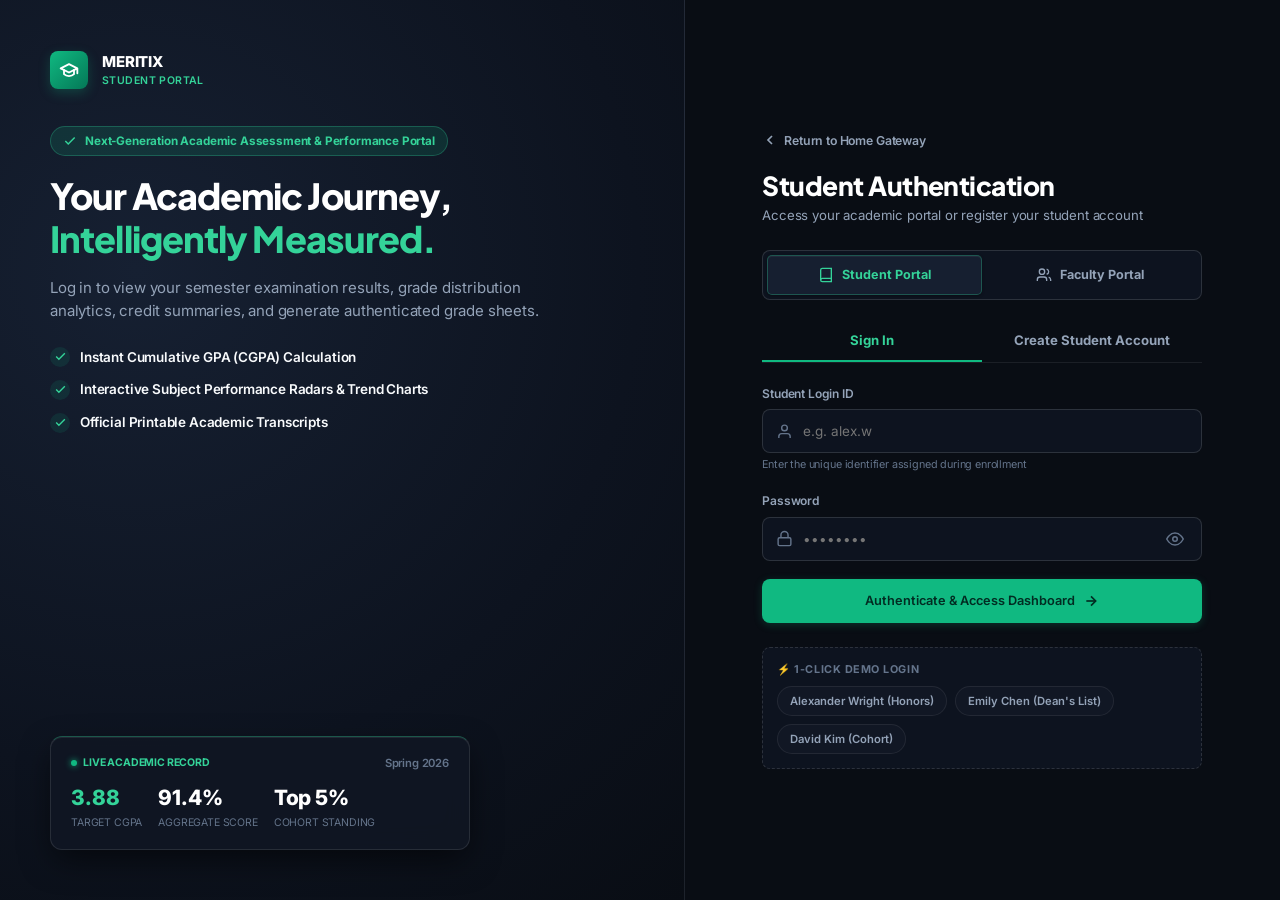
==== src/main/resources/static/pages/student-dashboard.html @ 11537e8d "feat: complete Meritix academic assessment and performance portal" ====
<!DOCTYPE html>
<html lang="en">
<head>
  <meta charset="UTF-8" />
  <meta name="viewport" content="width=device-width, initial-scale=1.0, viewport-fit=cover" />
  <title>Student Academic Workspace — MERITIX</title>
  <link rel="stylesheet" href="../css/style.css" />
  <!-- Local Chart.js bundle -->
  <script src="../js/chart.min.js"></script>
  <!-- Local html2pdf bundle for direct PDF download -->
  <script src="../js/html2pdf.bundle.min.js"></script>
</head>
<body>

<div class="app-shell">

  <!-- Sidebar Navigation -->
  <aside class="app-sidebar">
    <div class="sidebar-header">
      <a href="../index.html" class="sidebar-brand-link">
        <div class="brand-emblem">
          <svg viewBox="0 0 24 24" fill="none" stroke="currentColor" stroke-width="2.2" stroke-linecap="round" stroke-linejoin="round">
            <path d="M22 10v6M2 10l10-5 10 5-10 5z"/>
            <path d="M6 12v5c3 3 9 3 12 0v-5"/>
          </svg>
        </div>
        <div class="brand-text">
          <span class="brand-title">MERITIX</span>
          <span class="brand-subtitle">Student Portal</span>
        </div>
      </a>
      <button class="sidebar-close-btn" onclick="closeMobileSidebar()" aria-label="Close sidebar">
        <svg viewBox="0 0 24 24" fill="none" stroke="currentColor" stroke-width="2"><line x1="18" y1="6" x2="6" y2="18"/><line x1="6" y1="6" x2="18" y2="18"/></svg>
      </button>
    </div>

    <nav class="sidebar-nav">
      <div class="nav-section-title">Academic Records</div>
      <button class="nav-item active" onclick="switchTab('overview', this)">
        <svg viewBox="0 0 24 24" fill="none" stroke="currentColor"><rect x="3" y="3" width="7" height="7"/><rect x="14" y="3" width="7" height="7"/><rect x="14" y="14" width="7" height="7"/><rect x="3" y="14" width="7" height="7"/></svg>
        <span>Overview & Analytics</span>
      </button>

      <button class="nav-item" onclick="switchTab('results', this)">
        <svg viewBox="0 0 24 24" fill="none" stroke="currentColor"><path d="M14 2H6a2 2 0 0 0-2 2v16a2 2 0 0 0 2 2h12a2 2 0 0 0 2-2V8z"/><polyline points="14 2 14 8 20 8"/><line x1="16" y1="13" x2="8" y2="13"/><line x1="16" y1="17" x2="8" y2="17"/></svg>
        <span>Subject Results</span>
      </button>

      <button class="nav-item" onclick="openTranscriptModal()">
        <svg viewBox="0 0 24 24" fill="none" stroke="currentColor"><polyline points="6 9 6 2 18 2 18 9"/><path d="M6 18H4a2 2 0 0 1-2-2v-5a2 2 0 0 1 2-2h16a2 2 0 0 1 2 2v5a2 2 0 0 1-2 2h-2"/><rect x="6" y="14" width="12" height="8"/></svg>
        <span>Official Transcript</span>
      </button>

      <div class="nav-section-title">Services & Inquiries</div>
      <button class="nav-item" onclick="openRevalModal()">
        <svg viewBox="0 0 24 24" fill="none" stroke="currentColor"><circle cx="12" cy="12" r="10"/><line x1="12" y1="8" x2="12" y2="12"/><line x1="12" y1="16" x2="12.01" y2="16"/></svg>
        <span>Request Re-evaluation</span>
      </button>

      <button class="nav-item" onclick="openGradingPolicyModal()">
        <svg viewBox="0 0 24 24" fill="none" stroke="currentColor"><circle cx="12" cy="12" r="10"/><line x1="12" y1="16" x2="12" y2="12"/><line x1="12" y1="8" x2="12.01" y2="8"/></svg>
        <span>Grading Regulations</span>
      </button>

      <div class="nav-section-title">Personal Account</div>
      <button class="nav-item" onclick="switchTab('profile', this)">
        <svg viewBox="0 0 24 24" fill="none" stroke="currentColor"><path d="M20 21v-2a4 4 0 0 0-4-4H8a4 4 0 0 0-4 4v2"/><circle cx="12" cy="7" r="4"/></svg>
        <span>Student Profile</span>
      </button>
    </nav>

    <!-- Sidebar Bottom User Card -->
    <div class="sidebar-footer">
      <div class="user-profile-widget">
        <div class="user-meta-left">
          <div class="user-avatar" id="sidebarAvatar">ST</div>
          <div class="user-info-text">
            <div class="user-display-name" id="sidebarName">Student Name</div>
            <div class="user-role-badge">
              <span class="badge-tag tag-mint" style="padding:1px 6px;font-size:0.65rem;">Student</span>
            </div>
          </div>
        </div>
        <button class="btn-icon-logout" onclick="confirmLogout()" title="Log out">
          <svg viewBox="0 0 24 24" fill="none" stroke="currentColor" stroke-width="2"><path d="M9 21H5a2 2 0 0 1-2-2V5a2 2 0 0 1 2-2h4"/><polyline points="16 17 21 12 16 7"/><line x1="21" y1="12" x2="9" y2="12"/></svg>
        </button>
      </div>
    </div>
  </aside>

  <!-- Mobile Drawer Backdrop -->
  <div class="sidebar-backdrop" id="sidebarBackdrop" onclick="closeMobileSidebar()"></div>

  <!-- Main Viewport -->
  <main class="app-main">

    <!-- Topbar -->
    <header class="app-topbar">
      <div class="topbar-left">
        <button class="mobile-nav-toggle" onclick="toggleMobileSidebar()" aria-label="Toggle navigation menu">
          <svg viewBox="0 0 24 24" fill="none" stroke="currentColor" stroke-width="2"><line x1="3" y1="12" x2="21" y2="12"/><line x1="3" y1="6" x2="21" y2="6"/><line x1="3" y1="18" x2="21" y2="18"/></svg>
        </button>
        <div class="breadcrumbs">
          <span>Portal</span>
          <span>/</span>
          <span>Student</span>
          <span>/</span>
          <span class="current" id="breadcrumbSection">Overview & Analytics</span>
        </div>
      </div>
      <div class="topbar-right">
        <div class="term-pill">
          <span class="term-pill-dot"></span>
          <span>Term: Spring 2026</span>
        </div>
        <button class="btn btn-outline-mint btn-sm" onclick="openTranscriptModal()">
          <svg viewBox="0 0 24 24" fill="none" stroke="currentColor" stroke-width="2"><path d="M21 15v4a2 2 0 0 1-2 2H5a2 2 0 0 1-2-2v-4"/><polyline points="7 10 12 15 17 10"/><line x1="12" y1="15" x2="12" y2="3"/></svg>
          <span>Download Marksheet (PDF)</span>
        </button>
      </div>
    </header>

    <!-- Page Content Container -->
    <div class="content-wrapper">

      <!-- ========================================================
           TAB 1: OVERVIEW & ANALYTICS
           ======================================================== -->
      <section id="panelOverview" class="tab-content-panel active">
        
        <!-- Executive Student Header Banner -->
        <div class="executive-banner">
          <div class="banner-left">
            <div class="banner-avatar-lg" id="bannerAvatar">AW</div>
            <div class="banner-meta">
              <h2 id="bannerGreeting">Welcome, Alexander Wright</h2>
              <p id="bannerSub">Bachelor of Technology • Computer Science & Engineering</p>
              <div class="banner-pills-row">
                <span class="badge-tag tag-mint" id="bannerRollBadge">Roll: CS-2026-042</span>
                <span class="badge-tag" id="bannerLoginBadge">Login: alex.w</span>
                <span class="badge-tag tag-teal">Semester VI</span>
                <span class="badge-tag tag-mint">Status: Enrolled</span>
              </div>
            </div>
          </div>
          <div class="banner-right-stats">
            <div class="banner-stat-col">
              <div class="stat-val highlight" id="bannerCGPA">—</div>
              <div class="stat-lbl">Cumulative GPA (4.0 Scale)</div>
            </div>
            <div class="banner-stat-col">
              <div class="stat-val" id="bannerPercentage">—</div>
              <div class="stat-lbl">Aggregate Score</div>
            </div>
          </div>
        </div>

        <!-- 4 KPI Stat Metric Cards (with count-up counters) -->
        <div class="stats-grid">
          <div class="stat-metric-card">
            <div class="metric-icon-box mint">
              <svg viewBox="0 0 24 24" fill="none" stroke="currentColor" stroke-width="2"><path d="M22 10v6M2 10l10-5 10 5-10 5z"/><path d="M6 12v5c3 3 9 3 12 0v-5"/></svg>
            </div>
            <div class="metric-info">
              <span class="metric-number" id="metricGPA">—</span>
              <span class="metric-label">Semester GPA (10-Pt Scale)</span>
            </div>
          </div>

          <div class="stat-metric-card">
            <div class="metric-icon-box teal">
              <svg viewBox="0 0 24 24" fill="none" stroke="currentColor" stroke-width="2"><path d="M4 19.5A2.5 2.5 0 0 1 6.5 17H20"/><path d="M6.5 2H20v20H6.5A2.5 2.5 0 0 1 4 19.5v-15A2.5 2.5 0 0 1 6.5 2z"/></svg>
            </div>
            <div class="metric-info">
              <span class="metric-number" id="metricSubjects">—</span>
              <span class="metric-label">Total Enrolled Courses</span>
            </div>
          </div>

          <div class="stat-metric-card">
            <div class="metric-icon-box amber">
              <svg viewBox="0 0 24 24" fill="none" stroke="currentColor" stroke-width="2"><circle cx="12" cy="12" r="10"/><polyline points="12 6 12 12 16 14"/></svg>
            </div>
            <div class="metric-info">
              <span class="metric-number" id="metricGraded">—</span>
              <span class="metric-label">Evaluations Completed</span>
            </div>
          </div>

          <div class="stat-metric-card">
            <div class="metric-icon-box indigo">
              <svg viewBox="0 0 24 24" fill="none" stroke="currentColor" stroke-width="2"><path d="M6 9H4.5a2.5 2.5 0 0 1 0-5H6"/><path d="M18 9h1.5a2.5 2.5 0 0 0 0-5H18"/><path d="M4 22h16"/><path d="M10 14.66V17c0 .55-.47.98-.97 1.21C7.85 18.75 7 20.24 7 22"/><path d="M14 14.66V17c0 .55.47.98.97 1.21C16.15 18.75 17 20.24 17 22"/><path d="M18 2H6v7a6 6 0 0 0 12 0V2Z"/></svg>
            </div>
            <div class="metric-info">
              <span class="metric-number" style="font-size:1.1rem;margin-top:4px;" id="metricStanding">—</span>
              <span class="metric-label">Academic Classification</span>
            </div>
          </div>
        </div>

        <!-- Analytics Row: Chart + Progress Target -->
        <div class="analytics-grid-row">
          <!-- Chart Card -->
          <div class="surface-card">
            <div class="card-header-bar">
              <div class="card-header-title">
                <svg viewBox="0 0 24 24" fill="none" stroke="currentColor" stroke-width="2"><line x1="18" y1="20" x2="18" y2="10"/><line x1="12" y1="20" x2="12" y2="4"/><line x1="6" y1="20" x2="6" y2="14"/></svg>
                <span>Course Performance Benchmark</span>
              </div>
              <span class="badge-tag tag-mint">Live Calculation</span>
            </div>
            <div class="card-body-content">
              <div class="chart-viewport">
                <canvas id="studentMarksChart"></canvas>
              </div>
            </div>
          </div>

          <!-- Target Progress Card -->
          <div class="surface-card progress-target-card">
            <div class="card-header-bar">
              <div class="card-header-title">
                <svg viewBox="0 0 24 24" fill="none" stroke="currentColor" stroke-width="2"><circle cx="12" cy="12" r="10"/><path d="m4.93 4.93 4.24 4.24"/><path d="m14.83 9.17 4.24-4.24"/><path d="m14.83 14.83 4.24 4.24"/><path d="m9.17 14.83-4.24 4.24"/></svg>
                <span>Academic Honors Target</span>
              </div>
            </div>
            <div class="card-body-content" style="flex:1;display:flex;flex-direction:column;justify-content:space-between;">
              <div>
                <div class="target-header-meta">
                  <span style="font-size:0.85rem;color:var(--text-secondary);font-weight:600;">Dean's Honor List Threshold</span>
                  <span class="target-pct" id="targetPercentageLabel">0%</span>
                </div>
                <div class="progress-track">
                  <div class="progress-bar-fill" id="targetProgressBar" style="width: 0%;"></div>
                </div>
                <p style="font-size:0.82rem;color:var(--text-muted);line-height:1.5;" id="targetAdviceText">
                  Calculating your current standing relative to the 85.0% First Class with Distinction criteria.
                </p>
              </div>

              <div class="target-details-list">
                <div class="target-detail-row">
                  <span class="text-secondary">Earned Credits</span>
                  <span class="fw-700 font-mono" id="txtEarnedCredits">20 / 20 Credits</span>
                </div>
                <div class="target-detail-row">
                  <span class="text-secondary">Distinction Status</span>
                  <span class="badge-tag tag-mint" id="txtDistinctionStatus">Qualified</span>
                </div>
                <div class="target-detail-row">
                  <span class="text-secondary">Graduation Standing</span>
                  <span class="text-mint fw-700" id="txtStanding">Distinction</span>
                </div>
              </div>
            </div>
          </div>
        </div>

        <!-- Subject Overview Summary Table -->
        <div class="surface-card">
          <div class="card-header-bar">
            <div class="card-header-title">
              <svg viewBox="0 0 24 24" fill="none" stroke="currentColor" stroke-width="2"><path d="M14 2H6a2 2 0 0 0-2 2v16a2 2 0 0 0 2 2h12a2 2 0 0 0 2-2V8z"/><polyline points="14 2 14 8 20 8"/></svg>
              <span>Current Term Subject Marks</span>
            </div>
            <div id="overviewResultPill"></div>
          </div>
          <div class="table-responsive">
            <table class="academic-table">
              <thead>
                <tr>
                  <th>Course / Subject</th>
                  <th>Faculty Instructor</th>
                  <th>Max Score</th>
                  <th>Scored Marks</th>
                  <th>Grade</th>
                  <th>Status</th>
                </tr>
              </thead>
              <tbody id="overviewTableBody">
                <tr><td colspan="6" style="text-align:center;padding:30px;"><div class="empty-state-icon"><svg viewBox="0 0 24 24" fill="none" stroke="currentColor" stroke-width="2"><circle cx="12" cy="12" r="10"/><path d="M12 6v6l4 2"/></svg></div>Retrieving records...</td></tr>
              </tbody>
            </table>
          </div>
        </div>

      </section>

      <!-- ========================================================
           TAB 2: DETAILED RESULTS & BREAKDOWN
           ======================================================== -->
      <section id="panelResults" class="tab-content-panel">
        <div class="section-toolbar">
          <div class="section-title-wrap">
            <h2>Subject Examination Results</h2>
            <p>Comprehensive subject breakdown with grade points and performance ratings</p>
          </div>
          <div class="toolbar-actions">
            <button class="btn btn-outline-mint btn-sm" onclick="openTranscriptModal()">
              <svg viewBox="0 0 24 24" fill="none" stroke="currentColor" stroke-width="2"><path d="M21 15v4a2 2 0 0 1-2 2H5a2 2 0 0 1-2-2v-4"/><polyline points="7 10 12 15 17 10"/><line x1="12" y1="15" x2="12" y2="3"/></svg>
              <span>Download Marksheet (PDF)</span>
            </button>
            <button class="btn btn-secondary btn-sm" onclick="openRevalModal()">
              <span>Request Review</span>
            </button>
          </div>
        </div>

        <div class="surface-card">
          <div class="table-responsive">
            <table class="academic-table">
              <thead>
                <tr>
                  <th>#</th>
                  <th>Subject & Code</th>
                  <th>Faculty Member</th>
                  <th>Credits</th>
                  <th>Score / 100</th>
                  <th>Grade Point</th>
                  <th>Letter Grade</th>
                  <th>Evaluation Status</th>
                </tr>
              </thead>
              <tbody id="detailedTableBody">
              </tbody>
            </table>
          </div>
        </div>
      </section>

      <!-- ========================================================
           TAB 3: STUDENT PROFILE
           ======================================================== -->
      <section id="panelProfile" class="tab-content-panel">
        <div class="section-toolbar">
          <div class="section-title-wrap">
            <h2>Student Academic Profile</h2>
            <p>Institutional record, department credentials and account details</p>
          </div>
        </div>

        <div class="surface-card" style="margin-bottom:24px;">
          <div class="card-body-content">
            <div style="display:flex;align-items:center;gap:24px;flex-wrap:wrap;">
              <div class="banner-avatar-lg" id="profileAvatarLg" style="width:84px;height:84px;font-size:2.2rem;">AW</div>
              <div>
                <h2 id="profFullName" style="font-size:1.6rem;color:#FFFFFF;">Alexander Wright</h2>
                <p style="color:var(--text-secondary);font-size:0.95rem;margin-top:4px;">Department of Computer Science & Engineering • Class of 2026</p>
                <div class="banner-pills-row" style="margin-top:10px;">
                  <span class="badge-tag tag-mint" id="profRollTag">Roll: CS-2026-042</span>
                  <span class="badge-tag" id="profLoginTag">Login: alex.w</span>
                  <span class="badge-tag" style="background-color:rgba(16,185,129,0.15);color:var(--accent-mint-light);">Status: Active & Enrolled</span>
                </div>
              </div>
            </div>
          </div>
        </div>

        <div class="surface-card">
          <div class="card-header-bar">
            <div class="card-header-title">
              <svg viewBox="0 0 24 24" fill="none" stroke="currentColor" stroke-width="2"><rect x="3" y="4" width="18" height="18" rx="2" ry="2"/><line x1="16" y1="2" x2="16" y2="6"/><line x1="8" y1="2" x2="8" y2="6"/><line x1="3" y1="10" x2="21" y2="10"/></svg>
              <span>Institutional Enrollment Details</span>
            </div>
          </div>
          <div class="card-body-content">
            <div style="display:grid;grid-template-columns:repeat(auto-fit, minmax(280px, 1fr));gap:24px;">
              <div>
                <div class="form-label">Full Student Name</div>
                <div class="fw-700" id="profNameValue" style="color:var(--text-primary);font-size:1.05rem;">—</div>
              </div>
              <div>
                <div class="form-label">Official Roll Number</div>
                <div class="fw-700 font-mono" id="profRollValue" style="color:var(--accent-mint-light);font-size:1.05rem;">—</div>
              </div>
              <div>
                <div class="form-label">Portal Login ID</div>
                <div class="fw-700 font-mono" id="profLoginValue" style="color:var(--text-primary);font-size:1.05rem;">—</div>
              </div>
              <div>
                <div class="form-label">Academic Program</div>
                <div class="fw-700" style="color:var(--text-primary);font-size:1.05rem;">B.Tech in Computer Science</div>
              </div>
              <div>
                <div class="form-label">Current Academic Session</div>
                <div class="fw-700" style="color:var(--text-primary);font-size:1.05rem;">Spring 2026 (Semester VI)</div>
              </div>
              <div>
                <div class="form-label">Member Since</div>
                <div class="fw-700" id="profJoinedValue" style="color:var(--text-primary);font-size:1.05rem;">—</div>
              </div>
            </div>
          </div>
        </div>
      </section>

    </div>
  </main>
</div>

<!-- ============================================================
     MODAL 1: OFFICIAL PRINTABLE TRANSCRIPT
     ============================================================ -->
<div id="transcriptModal" class="modal-backdrop">
  <div class="modal-card" style="max-width:780px;">
    <div class="modal-header no-print">
      <h3>Official Academic Grade Sheet Preview</h3>
      <button class="modal-close" onclick="closeTranscriptModal()">&times;</button>
    </div>
    <div class="modal-body" style="background-color:#F1F5F9;padding:24px;">
      
      <!-- Printable Sheet -->
      <div class="transcript-preview-sheet" id="printableSheet">
        <div class="transcript-header">
          <div>
            <div class="transcript-inst-title">MERITIX UNIVERSITY OF TECHNOLOGY</div>
            <div class="transcript-inst-sub">Office of the University Registrar • Examination Controller</div>
            <div style="font-size:0.75rem;color:#64748B;margin-top:2px;">ACCREDITED BY UGC & NAAC • SPRING 2026 EXAMINATION</div>
          </div>
          <div style="text-align:right;">
            <div style="font-weight:800;color:#0F766E;font-size:1rem;">STATEMENT OF MARKS</div>
            <div style="font-size:0.75rem;color:#64748B;" id="printDateStamp">Date: 14-Nov-2026</div>
          </div>
        </div>

        <div class="transcript-meta-grid">
          <div><strong>Student Name:</strong> <span id="tsName">Alexander Wright</span></div>
          <div><strong>Roll Number:</strong> <span id="tsRoll">CS-2026-042</span></div>
          <div><strong>Degree Program:</strong> B.Tech (Computer Science)</div>
          <div><strong>Academic Term:</strong> Semester VI (Spring 2026)</div>
        </div>

        <table class="transcript-table">
          <thead>
            <tr>
              <th>Course Title</th>
              <th>Instructor</th>
              <th>Max Marks</th>
              <th>Obtained Marks</th>
              <th>Grade</th>
              <th>Status</th>
            </tr>
          </thead>
          <tbody id="tsTableBody">
          </tbody>
        </table>

        <div class="transcript-summary-box">
          <div class="transcript-summary-stat">
            <div class="val" id="tsCGPA">3.88</div>
            <div class="lbl">Cumulative GPA</div>
          </div>
          <div class="transcript-summary-stat">
            <div class="val" id="tsPercentage">91.4%</div>
            <div class="lbl">Aggregate Percentage</div>
          </div>
          <div class="transcript-summary-stat">
            <div class="val" id="tsResult">PASS</div>
            <div class="lbl">Final Outcome</div>
          </div>
          <div class="transcript-summary-stat">
            <div class="val" id="tsStanding">Distinction</div>
            <div class="lbl">Classification</div>
          </div>
        </div>

        <div class="transcript-footer-signatures">
          <div>Verified By: Head of Academic Registry</div>
          <div style="text-align:center;">OFFICIAL SYSTEM-GENERATED RECORD</div>
          <div>Controller of Examinations</div>
        </div>
      </div>

    </div>
    <div class="modal-footer no-print">
      <button class="btn btn-secondary" onclick="closeTranscriptModal()">Close</button>
      <button class="btn btn-secondary" onclick="window.print()" title="Print via browser dialog">
        <svg viewBox="0 0 24 24" fill="none" stroke="currentColor" stroke-width="2"><polyline points="6 9 6 2 18 2 18 9"/><path d="M6 18H4a2 2 0 0 1-2-2v-5a2 2 0 0 1 2-2h16a2 2 0 0 1 2 2v5a2 2 0 0 1-2 2h-2"/><rect x="6" y="14" width="12" height="8"/></svg>
        <span>Print</span>
      </button>
      <button class="btn btn-primary" id="btnDownloadPDF" onclick="downloadMarksheetPDF()">
        <svg viewBox="0 0 24 24" fill="none" stroke="currentColor" stroke-width="2"><path d="M21 15v4a2 2 0 0 1-2 2H5a2 2 0 0 1-2-2v-4"/><polyline points="7 10 12 15 17 10"/><line x1="12" y1="15" x2="12" y2="3"/></svg>
        <span>Download Official PDF</span>
      </button>
    </div>
  </div>
</div>

<!-- ============================================================
     MODAL 2: REQUEST RE-EVALUATION
     ============================================================ -->
<div id="revalModal" class="modal-backdrop">
  <div class="modal-card">
    <div class="modal-header">
      <h3>Request Paper Re-evaluation / Review</h3>
      <button class="modal-close" onclick="closeRevalModal()">&times;</button>
    </div>
    <div class="modal-body">
      <p style="font-size:0.88rem;color:var(--text-secondary);margin-bottom:18px;">
        Submit a formal re-assessment request to your faculty instructor. Requests are logged and reviewed under standard university examination policies.
      </p>

      <div class="form-group-field">
        <label class="form-label">Select Course for Review</label>
        <select id="revalCourseSelect" class="form-control-input" style="padding-left:14px;">
          <option value="">-- Choose graded course --</option>
        </select>
      </div>

      <div class="form-group-field">
        <label class="form-label">Reason or Justification</label>
        <textarea id="revalReason" class="form-control-input" style="padding:12px;height:90px;resize:vertical;" placeholder="Specify questions or topics you are requesting review for..."></textarea>
      </div>
    </div>
    <div class="modal-footer">
      <button class="btn btn-secondary" onclick="closeRevalModal()">Cancel</button>
      <button class="btn btn-primary" onclick="submitRevalRequest()">Submit Request</button>
    </div>
  </div>
</div>

<!-- ============================================================
     MODAL 3: GRADING REGULATIONS
     ============================================================ -->
<div id="gradingPolicyModal" class="modal-backdrop">
  <div class="modal-card">
    <div class="modal-header">
      <h3>Academic Grading System Regulations</h3>
      <button class="modal-close" onclick="closeGradingPolicyModal()">&times;</button>
    </div>
    <div class="modal-body">
      <p style="font-size:0.88rem;color:var(--text-secondary);margin-bottom:16px;">
        Meritix implements a 10-Point Relative Grading System converted to a 4.0 Standard Scale for international transcript comparability.
      </p>
      <table class="academic-table" style="font-size:0.85rem;">
        <thead>
          <tr>
            <th>Score Range</th>
            <th>Grade</th>
            <th>Grade Point</th>
            <th>Classification</th>
          </tr>
        </thead>
        <tbody>
          <tr><td>90% – 100%</td><td><span class="status-badge badge-distinction">A+</span></td><td>10.0</td><td>Outstanding</td></tr>
          <tr><td>80% – 89%</td><td><span class="status-badge badge-distinction">A</span></td><td>9.0</td><td>Excellent</td></tr>
          <tr><td>70% – 79%</td><td><span class="status-badge badge-success">B</span></td><td>8.0</td><td>Very Good</td></tr>
          <tr><td>60% – 69%</td><td><span class="status-badge badge-warning">C</span></td><td>7.0</td><td>Good</td></tr>
          <tr><td>50% – 59%</td><td><span class="status-badge badge-pass">D</span></td><td>6.0</td><td>Above Average</td></tr>
          <tr><td>33% – 49%</td><td><span class="status-badge badge-pass">E</span></td><td>4.0</td><td>Pass</td></tr>
          <tr><td>Below 33%</td><td><span class="status-badge badge-fail">F</span></td><td>0.0</td><td>Fail / Re-appear</td></tr>
        </tbody>
      </table>
    </div>
    <div class="modal-footer">
      <button class="btn btn-primary" onclick="closeGradingPolicyModal()">Understood</button>
    </div>
  </div>
</div>

<div id="toastContainer" class="toast-container"></div>

<script src="../js/api.js"></script>
<script src="../js/utils.js"></script>
<script>
  // ── Authentication Check ────────────────────────────────────
  const session = Session.get();
  if (!session || session.role !== 'student') {
    window.location.href = 'student-login.html';
  }
  const student = session.user;

  // Render initial user metadata
  const userInitials = initials(student.name);
  document.getElementById('sidebarAvatar').textContent = userInitials;
  document.getElementById('sidebarName').textContent = student.name;
  document.getElementById('bannerAvatar').textContent = userInitials;
  document.getElementById('bannerGreeting').textContent = `Welcome back, ${student.name}`;
  document.getElementById('bannerRollBadge').textContent = `Roll: ${student.rollNumber}`;
  document.getElementById('bannerLoginBadge').textContent = `Login: ${student.loginId}`;

  // Profile Section Data
  document.getElementById('profileAvatarLg').textContent = userInitials;
  document.getElementById('profFullName').textContent = student.name;
  document.getElementById('profRollTag').textContent = `Roll: ${student.rollNumber}`;
  document.getElementById('profLoginTag').textContent = `Login: ${student.loginId}`;
  document.getElementById('profNameValue').textContent = student.name;
  document.getElementById('profRollValue').textContent = student.rollNumber;
  document.getElementById('profLoginValue').textContent = student.loginId;
  document.getElementById('profJoinedValue').textContent = student.createdAt 
    ? new Date(student.createdAt).toLocaleDateString('en-IN', { day:'2-digit', month:'long', year:'numeric' }) 
    : 'Spring Session 2026';

  let currentResults = [];
  let performanceChart = null;

  // ── Data Fetching & Rendering ────────────────────────────────
  async function loadStudentData() {
    const res = await StudentAPI.getResults(student.id);
    if (!res.success) {
      showToast(res.message, 'error');
      return;
    }

    currentResults = res.data || [];
    renderDashboard(currentResults);
  }

  function renderDashboard(results) {
    const totalSubjects = results.length;
    const graded = results.filter(r => r.marks !== null && r.marks !== undefined);
    const gradedCount = graded.length;
    const scores = graded.map(r => Number(r.marks));

    const avgScore = scores.length 
      ? (scores.reduce((a, b) => a + b, 0) / scores.length).toFixed(1) 
      : null;

    const cgpa4 = calculateCGPA(scores, 4.0);
    const gpa10 = calculateCGPA(scores, 10.0);
    const classification = academicClassification(avgScore);
    const hasFailedAny = scores.some(s => s < 33);
    const overallPassed = (gradedCount > 0 && !hasFailedAny && avgScore >= 33);

    // Animated Counters
    animateCounter('bannerCGPA', cgpa4 !== null ? cgpa4 : 0, 1000, '', 2);
    animateCounter('bannerPercentage', avgScore !== null ? avgScore : 0, 1000, '%', 1);
    animateCounter('metricGPA', gpa10 !== null ? gpa10 : 0, 1000, ' / 10', 2);
    animateCounter('metricSubjects', totalSubjects, 800);
    animateCounter('metricGraded', gradedCount, 800, ` / ${totalSubjects}`);

    document.getElementById('metricStanding').textContent = (gradedCount === 0) 
      ? 'Awaited' 
      : hasFailedAny 
        ? 'Remedial' 
        : classification.split(' ')[0] + ' Class';

    // Target Progress Indicator
    const targetPct = avgScore !== null ? Math.min(Math.round((avgScore / 85) * 100), 100) : 0;
    document.getElementById('targetPercentageLabel').textContent = targetPct + '%';
    document.getElementById('targetProgressBar').style.width = targetPct + '%';
    document.getElementById('txtStanding').textContent = classification;
    document.getElementById('txtDistinctionStatus').textContent = (avgScore !== null && avgScore >= 85) ? 'Achieved 🏆' : 'In Progress';

    // Overview Result Pill
    const pill = document.getElementById('overviewResultPill');
    if (gradedCount === 0) {
      pill.innerHTML = `<span class="status-badge badge-warning">⏳ Evaluations Pending</span>`;
    } else if (hasFailedAny) {
      pill.innerHTML = `<span class="status-badge badge-fail">❌ Remedial Required</span>`;
    } else {
      pill.innerHTML = `<span class="status-badge badge-distinction">✅ Active Pass Status</span>`;
    }

    // Populate Reval Dropdown
    const revalSelect = document.getElementById('revalCourseSelect');
    revalSelect.innerHTML = `<option value="">-- Choose graded course --</option>` + 
      graded.map(r => `<option value="${r.subject}">${r.subject} (Score: ${r.marks}/100)</option>`).join('');

    // Render Tables
    renderOverviewTable(results);
    renderDetailedTable(results);
    renderChart(results);
  }

  function renderOverviewTable(results) {
    const tbody = document.getElementById('overviewTableBody');
    if (results.length === 0) {
      tbody.innerHTML = `<tr><td colspan="6"><div class="empty-state-view"><div class="empty-state-icon"><svg viewBox="0 0 24 24" fill="none" stroke="currentColor" stroke-width="2"><path d="M4 19.5A2.5 2.5 0 0 1 6.5 17H20"/><path d="M6.5 2H20v20H6.5A2.5 2.5 0 0 1 4 19.5v-15A2.5 2.5 0 0 1 6.5 2z"/></svg></div><h4>No courses enrolled</h4><p>Courses will appear here once assigned by the department.</p></div></td></tr>`;
      return;
    }

    tbody.innerHTML = results.map((r, i) => {
      const isGraded = r.marks !== null && r.marks !== undefined;
      const score = isGraded ? r.marks : '—';
      const grade = marksGrade(r.marks);
      const badgeCls = marksBadgeClass(r.marks);
      const icon = subjectIcon(i);
      const scorePct = isGraded ? r.marks : 0;
      const barColor = marksColor(r.marks);

      const statusTag = !isGraded 
        ? `<span class="status-badge badge-neutral">Awaiting Grade</span>` 
        : r.marks >= 33 
          ? `<span class="status-badge badge-distinction">Passed</span>` 
          : `<span class="status-badge badge-fail">Unsuccessful</span>`;

      return `
        <tr>
          <td>
            <div class="subject-cell-wrap">
              <div class="subject-icon-box">${icon}</div>
              <div>
                <div class="subject-info-title">${r.subject}</div>
                <div class="subject-info-sub">Subject Code: CS-60${i + 1}</div>
              </div>
            </div>
          </td>
          <td>
            <span style="font-weight:600;color:var(--text-primary);">${r.teacherName}</span>
            <div style="font-size:0.75rem;color:var(--text-muted);">Course Instructor</div>
          </td>
          <td class="font-mono">100</td>
          <td>
            <div style="display:flex;align-items:baseline;gap:4px;">
              <span class="fw-800 font-mono" style="font-size:1.15rem;color:${barColor};">${score}</span>
              ${isGraded ? '<span style="font-size:0.75rem;color:var(--text-muted);">/100</span>' : ''}
            </div>
            ${isGraded ? `<div class="table-score-bar-wrap"><div class="table-score-bar-fill" style="width:${scorePct}%;background-color:${barColor};"></div></div>` : ''}
          </td>
          <td>
            <span class="status-badge ${badgeCls}">${grade}</span>
          </td>
          <td>${statusTag}</td>
        </tr>
      `;
    }).join('');
  }

  function renderDetailedTable(results) {
    const tbody = document.getElementById('detailedTableBody');
    if (results.length === 0) {
      tbody.innerHTML = `<tr><td colspan="8" style="text-align:center;padding:30px;">No course records available.</td></tr>`;
      return;
    }

    tbody.innerHTML = results.map((r, i) => {
      const isGraded = r.marks !== null && r.marks !== undefined;
      const grade = marksGrade(r.marks);
      const gp = marksGradePoint(r.marks);
      const badgeCls = marksBadgeClass(r.marks);

      return `
        <tr>
          <td class="font-mono text-muted">${i + 1}</td>
          <td>
            <div class="fw-700">${r.subject}</div>
            <div style="font-size:0.76rem;color:var(--text-muted);">Term: Spring 2026 • Code: CS-60${i+1}</div>
          </td>
          <td>${r.teacherName}</td>
          <td class="font-mono">4.0</td>
          <td>
            <span class="font-mono fw-700" style="color:${marksColor(r.marks)};">${isGraded ? r.marks : '—'}</span>
            ${isGraded ? '<span style="color:var(--text-muted);font-size:0.78rem;"> / 100</span>' : ''}
          </td>
          <td class="font-mono">${gp !== null ? gp.toFixed(1) : '—'}</td>
          <td><span class="status-badge ${badgeCls}">${grade}</span></td>
          <td>
            ${!isGraded 
              ? `<span class="status-badge badge-neutral">In Evaluation</span>` 
              : r.marks >= 33 
                ? `<span class="status-badge badge-distinction">Verified Pass</span>` 
                : `<span class="status-badge badge-fail">Review Required</span>`
            }
          </td>
        </tr>
      `;
    }).join('');
  }

  // ── Chart.js Visualization ──────────────────────────────────
  function renderChart(results) {
    const ctx = document.getElementById('studentMarksChart');
    if (!ctx) return;

    if (performanceChart) {
      performanceChart.destroy();
    }

    const labels = results.map(r => r.subject.length > 18 ? r.subject.substring(0, 16) + '...' : r.subject);
    const marksData = results.map(r => (r.marks !== null && r.marks !== undefined) ? r.marks : 0);
    const distinctionThreshold = results.map(() => 85);
    const passThreshold = results.map(() => 33);

    performanceChart = new Chart(ctx, {
      type: 'bar',
      data: {
        labels: labels,
        datasets: [
          {
            label: 'Your Scored Marks',
            data: marksData,
            backgroundColor: 'rgba(52, 211, 153, 0.75)',
            borderColor: '#34D399',
            borderWidth: 1.5,
            borderRadius: 6,
            maxBarThickness: 38
          },
          {
            type: 'line',
            label: 'Distinction Line (85%)',
            data: distinctionThreshold,
            borderColor: 'rgba(251, 191, 36, 0.85)',
            borderWidth: 2,
            borderDash: [5, 5],
            pointRadius: 0,
            fill: false
          },
          {
            type: 'line',
            label: 'Pass Threshold (33%)',
            data: passThreshold,
            borderColor: 'rgba(244, 63, 94, 0.7)',
            borderWidth: 1.5,
            borderDash: [3, 3],
            pointRadius: 0,
            fill: false
          }
        ]
      },
      options: {
        responsive: true,
        maintainAspectRatio: false,
        plugins: {
          legend: {
            position: 'top',
            labels: {
              color: '#94A3B8',
              font: { family: 'Inter', size: 11, weight: '500' },
              boxWidth: 12,
              padding: 14
            }
          },
          tooltip: {
            backgroundColor: '#161F30',
            titleColor: '#F8FAFC',
            bodyColor: '#34D399',
            borderColor: 'rgba(255, 255, 255, 0.12)',
            borderWidth: 1,
            padding: 12,
            cornerRadius: 8,
            titleFont: { family: 'Inter', weight: '600' },
            bodyFont: { family: 'JetBrains Mono', weight: '600' }
          }
        },
        scales: {
          x: {
            grid: { display: false },
            ticks: { color: '#64748B', font: { family: 'Inter', size: 11 } }
          },
          y: {
            min: 0,
            max: 100,
            grid: { color: 'rgba(255, 255, 255, 0.05)' },
            ticks: { color: '#64748B', stepSize: 20, font: { family: 'JetBrains Mono', size: 10 } }
          }
        }
      }
    });
  }

  // ── Navigation Tabs ──────────────────────────────────────────
  function switchTab(tabKey, btn) {
    closeMobileSidebar();
    document.querySelectorAll('.tab-content-panel').forEach(p => p.classList.remove('active'));
    document.querySelectorAll('.nav-item').forEach(i => i.classList.remove('active'));

    const targetId = 'panel' + tabKey.charAt(0).toUpperCase() + tabKey.slice(1);
    const panel = document.getElementById(targetId);
    if (panel) panel.classList.add('active');
    if (btn) btn.classList.add('active');

    const titles = {
      overview: 'Overview & Analytics',
      results: 'Subject Examination Results',
      profile: 'Student Academic Profile'
    };
    document.getElementById('breadcrumbSection').textContent = titles[tabKey] || tabKey;
  }

  // ── Printable Transcript Modal ───────────────────────────────
  function openTranscriptModal() {
    const sheet = document.getElementById('printableSheet');
    document.getElementById('tsName').textContent = student.name;
    document.getElementById('tsRoll').textContent = student.rollNumber;
    document.getElementById('printDateStamp').textContent = 'Date: ' + new Date().toLocaleDateString('en-IN', { day:'2-digit', month:'short', year:'numeric' });

    const graded = currentResults.filter(r => r.marks !== null && r.marks !== undefined);
    const scores = graded.map(r => Number(r.marks));
    const avgScore = scores.length ? (scores.reduce((a, b) => a + b, 0) / scores.length).toFixed(1) : '—';
    const cgpa = calculateCGPA(scores, 4.0) || '—';
    const classification = academicClassification(avgScore);
    const hasFailedAny = scores.some(s => s < 33);

    document.getElementById('tsCGPA').textContent = cgpa;
    document.getElementById('tsPercentage').textContent = avgScore !== '—' ? avgScore + '%' : '—';
    document.getElementById('tsResult').textContent = hasFailedAny ? 'FAIL / RE-EXAM' : 'PASS';
    document.getElementById('tsStanding').textContent = classification;

    document.getElementById('tsTableBody').innerHTML = currentResults.map(r => {
      const isGraded = r.marks !== null && r.marks !== undefined;
      const grade = marksGrade(r.marks);
      return `
        <tr>
          <td><strong>${r.subject}</strong></td>
          <td>${r.teacherName}</td>
          <td>100</td>
          <td>${isGraded ? r.marks : 'Awaited'}</td>
          <td>${grade}</td>
          <td>${!isGraded ? 'Pending' : r.marks >= 33 ? 'Passed' : 'Failed'}</td>
        </tr>
      `;
    }).join('');

    document.getElementById('transcriptModal').classList.add('modal-visible');
  }

  function closeTranscriptModal() {
    document.getElementById('transcriptModal').classList.remove('modal-visible');
  }

  async function downloadMarksheetPDF() {
    const sheet = document.getElementById('printableSheet');
    if (!sheet) return;

    const btn = document.getElementById('btnDownloadPDF');
    const originalHtml = btn ? btn.innerHTML : '';
    if (btn) {
      btn.innerHTML = `<svg viewBox="0 0 24 24" fill="none" stroke="currentColor" stroke-width="2" style="width:16px;height:16px;animation:spin 1s linear infinite;"><circle cx="12" cy="12" r="10" stroke-width="3" stroke-dasharray="32" stroke-linecap="round"/></svg> <span>Generating PDF...</span>`;
      btn.disabled = true;
    }

    showToast('Compiling official PDF marksheet...', 'info', 2000);

    const safeName = (student.name || 'Student').replace(/[^a-zA-Z0-9]/g, '_');
    const rollNo = (student.rollNumber || 'Record').replace(/[^a-zA-Z0-9]/g, '_');
    const filename = `${safeName}_${rollNo}_Marksheet.pdf`;

    const opt = {
      margin:       [10, 10, 10, 10],
      filename:     filename,
      image:        { type: 'jpeg', quality: 0.98 },
      html2canvas:  { scale: 2, useCORS: true, letterRendering: true, backgroundColor: '#FFFFFF' },
      jsPDF:        { unit: 'mm', format: 'a4', orientation: 'portrait' }
    };

    try {
      if (typeof html2pdf !== 'undefined') {
        await html2pdf().set(opt).from(sheet).save();
        showToast('Marksheet PDF downloaded successfully! 📄', 'success');
      } else {
        window.print();
      }
    } catch (err) {
      console.error('PDF generation error:', err);
      showToast('Opening print dialog as fallback...', 'warning');
      window.print();
    } finally {
      if (btn) {
        btn.innerHTML = originalHtml;
        btn.disabled = false;
      }
    }
  }

  function printTranscript() {
    window.print();
  }

  // ── Re-evaluation Modal ──────────────────────────────────────
  function openRevalModal() {
    document.getElementById('revalModal').classList.add('modal-visible');
  }

  function closeRevalModal() {
    document.getElementById('revalModal').classList.remove('modal-visible');
  }

  function submitRevalRequest() {
    const course = document.getElementById('revalCourseSelect').value;
    const reason = document.getElementById('revalReason').value.trim();

    if (!course) {
      showToast('Please select a course to review.', 'error');
      return;
    }
    if (!reason) {
      showToast('Please provide a reason or note for review.', 'error');
      return;
    }

    closeRevalModal();
    showToast(`Re-evaluation request for ${course} submitted to faculty!`, 'success');
    document.getElementById('revalReason').value = '';
  }

  function openGradingPolicyModal() {
    document.getElementById('gradingPolicyModal').classList.add('modal-visible');
  }

  function closeGradingPolicyModal() {
    document.getElementById('gradingPolicyModal').classList.remove('modal-visible');
  }

  function confirmLogout() {
    showConfirmDialog(
      'Confirm Portal Logout',
      'Are you sure you wish to end your student session? Any unsaved form work will be discarded.',
      () => doLogout(),
      'Log Out',
      'danger'
    );
  }

  // Initialize
  loadStudentData();
</script>

</body>
</html>
---- src/main/resources/static/css/style.css ----
/* ============================================================
   MERITIX — NEXT-GENERATION ACADEMIC ASSESSMENT & PERFORMANCE PORTAL
   Design System & Mobile-Compliant Responsive Stylesheet
   ============================================================ */

@import url('https://fonts.googleapis.com/css2?family=Inter:wght@300;400;500;600;700&family=Plus+Jakarta+Sans:wght@500;600;700;800&family=JetBrains+Mono:wght@400;500;600;700&display=swap');

:root {
  /* Surface & Canvas Tokens (Refined Obsidian Slate SaaS Theme) */
  --bg-canvas: #090D14;
  --bg-sidebar: #0C101A;
  --bg-header: rgba(12, 16, 26, 0.82);
  --bg-surface: #111724;
  --bg-surface-elevated: #161F30;
  --bg-surface-hover: #1C273C;
  --bg-surface-muted: #0D131F;

  /* Precision Hairline Borders & Dividers */
  --border-subtle: rgba(255, 255, 255, 0.075);
  --border-medium: rgba(255, 255, 255, 0.13);
  --border-accent: rgba(16, 185, 129, 0.3);
  --border-focus: #10B981;

  /* Crisp Typography Hierarchy */
  --text-primary: #F8FAFC;
  --text-secondary: #94A3B8;
  --text-muted: #64748B;
  --text-inverse: #022C22;

  /* Strategic Accent & Status Colors */
  --accent-mint: #10B981;
  --accent-mint-light: #34D399;
  --accent-mint-glow: rgba(16, 185, 129, 0.12);
  --accent-teal: #14B8A6;
  --accent-teal-light: #2DD4BF;
  --accent-amber: #F59E0B;
  --accent-amber-light: #FBBF24;
  --accent-amber-glow: rgba(245, 158, 11, 0.12);
  --accent-rose: #F43F5E;
  --accent-rose-glow: rgba(244, 63, 94, 0.12);
  --accent-indigo: #6366F1;
  --accent-indigo-light: #818CF8;
  --accent-indigo-glow: rgba(99, 102, 241, 0.12);

  /* Linear / Apple Style Inset Highlight Shadows */
  --shadow-sm: 0 1px 3px 0 rgba(0, 0, 0, 0.35), inset 0 1px 0 0 rgba(255, 255, 255, 0.05);
  --shadow-md: 0 4px 16px -2px rgba(0, 0, 0, 0.45), inset 0 1px 0 0 rgba(255, 255, 255, 0.06);
  --shadow-lg: 0 12px 32px -4px rgba(0, 0, 0, 0.6), inset 0 1px 0 0 rgba(255, 255, 255, 0.08);
  --shadow-glow: 0 0 28px -4px rgba(16, 185, 129, 0.22);

  /* Dimensions & Spacing */
  --radius-xs: 5px;
  --radius-sm: 8px;
  --radius-md: 12px;
  --radius-lg: 16px;
  --radius-xl: 24px;
  --radius-full: 9999px;
  --sidebar-width: 250px;
  --header-height: 64px;
  --transition-fast: 0.14s ease;
  --transition-normal: 0.22s cubic-bezier(0.16, 1, 0.3, 1);
  --transition-smooth: 0.32s cubic-bezier(0.16, 1, 0.3, 1);
}

/* Base Reset */
*, *::before, *::after {
  box-sizing: border-box;
  margin: 0;
  padding: 0;
  -webkit-tap-highlight-color: transparent;
}

html {
  font-size: 15px;
  scroll-behavior: smooth;
  height: 100%;
}

body {
  font-family: 'Inter', 'Plus Jakarta Sans', -apple-system, BlinkMacSystemFont, 'Segoe UI', Roboto, sans-serif;
  background-color: var(--bg-canvas);
  color: var(--text-primary);
  line-height: 1.55;
  -webkit-font-smoothing: antialiased;
  -moz-osx-font-smoothing: grayscale;
  min-height: 100%;
  overflow-x: hidden;
  position: relative;
  letter-spacing: -0.011em;
}

a {
  color: var(--accent-mint-light);
  text-decoration: none;
  transition: color var(--transition-fast);
}

a:hover {
  color: var(--accent-teal-light);
}

button, input, select, textarea {
  font-family: inherit;
  font-size: inherit;
  color: inherit;
}

/* Typography & Utility Classes */
h1, h2, h3, h4, h5, h6 {
  font-family: 'Plus Jakarta Sans', 'Inter', -apple-system, sans-serif;
  font-weight: 600;
  color: var(--text-primary);
  letter-spacing: -0.025em;
  line-height: 1.25;
}

.text-muted { color: var(--text-muted); }
.text-secondary { color: var(--text-secondary); }
.text-mint { color: var(--accent-mint-light); }
.text-amber { color: var(--accent-amber-light); }
.text-rose { color: var(--accent-rose); }
.text-indigo { color: var(--accent-indigo-light); }

.fw-400 { font-weight: 400; }
.fw-500 { font-weight: 500; }
.fw-600 { font-weight: 600; }
.fw-700 { font-weight: 700; }

.font-mono {
  font-family: 'JetBrains Mono', ui-monospace, SFMono-Regular, Menlo, Monaco, Consolas, monospace;
}

/* ============================================================
   Layout: App Shell (Dashboard Pages)
   ============================================================ */
.app-shell {
  display: flex;
  min-height: 100vh;
  background-color: var(--bg-canvas);
  position: relative;
}

/* Sidebar Navigation */
.app-sidebar {
  width: var(--sidebar-width);
  background-color: var(--bg-sidebar);
  border-right: 1px solid var(--border-subtle);
  display: flex;
  flex-direction: column;
  position: fixed;
  top: 0;
  bottom: 0;
  left: 0;
  z-index: 100;
  transition: transform var(--transition-normal);
}

.sidebar-header {
  height: var(--header-height);
  display: flex;
  align-items: center;
  justify-content: space-between;
  padding: 0 20px;
  border-bottom: 1px solid var(--border-subtle);
}

.sidebar-brand-link {
  display: flex;
  align-items: center;
  gap: 12px;
  color: inherit;
  text-decoration: none;
}

.brand-emblem {
  width: 38px;
  height: 38px;
  background: linear-gradient(135deg, #10B981, #047857);
  border-radius: var(--radius-sm);
  display: flex;
  align-items: center;
  justify-content: center;
  color: #FFFFFF;
  box-shadow: 0 4px 12px rgba(16, 185, 129, 0.25);
  flex-shrink: 0;
}

.brand-emblem svg {
  width: 20px;
  height: 20px;
}

.brand-text {
  display: flex;
  flex-direction: column;
}

.brand-title {
  font-size: 1rem;
  font-weight: 800;
  letter-spacing: -0.01em;
  color: #FFFFFF;
}

.brand-subtitle {
  font-size: 0.7rem;
  color: var(--accent-mint-light);
  font-weight: 600;
  letter-spacing: 0.04em;
  text-transform: uppercase;
}

.sidebar-close-btn {
  display: none;
  background: transparent;
  border: none;
  color: var(--text-muted);
  cursor: pointer;
  padding: 6px;
  border-radius: var(--radius-xs);
}

.sidebar-close-btn:hover {
  color: var(--text-primary);
  background-color: var(--bg-surface-elevated);
}

.sidebar-close-btn svg {
  width: 20px;
  height: 20px;
}

/* Sidebar Backdrop on Mobile */
.sidebar-backdrop {
  display: none;
  position: fixed;
  top: 0;
  left: 0;
  right: 0;
  bottom: 0;
  background-color: rgba(0, 0, 0, 0.7);
  backdrop-filter: blur(4px);
  z-index: 90;
  opacity: 0;
  transition: opacity var(--transition-normal);
}

.sidebar-backdrop.active {
  display: block;
  opacity: 1;
}

.sidebar-nav {
  flex: 1;
  padding: 20px 14px;
  display: flex;
  flex-direction: column;
  gap: 4px;
  overflow-y: auto;
}

.nav-section-title {
  font-size: 0.68rem;
  font-weight: 700;
  color: var(--text-muted);
  text-transform: uppercase;
  letter-spacing: 0.08em;
  padding: 12px 10px 6px;
}

.nav-item {
  display: flex;
  align-items: center;
  gap: 12px;
  padding: 8px 12px;
  color: var(--text-secondary);
  border-radius: var(--radius-sm);
  font-weight: 500;
  font-size: 0.86rem;
  border: 1px solid transparent;
  cursor: pointer;
  background: transparent;
  width: 100%;
  text-align: left;
  transition: all var(--transition-fast);
}

.nav-item svg {
  width: 17px;
  height: 17px;
  stroke-width: 1.8;
  transition: transform var(--transition-fast);
  flex-shrink: 0;
}

.nav-item:hover {
  background-color: var(--bg-surface-elevated);
  color: var(--text-primary);
  border-color: var(--border-subtle);
}

.nav-item:hover svg {
  transform: translateX(2px);
}

.nav-item.active {
  background: rgba(16, 185, 129, 0.09);
  color: var(--accent-mint-light);
  border-color: rgba(52, 211, 153, 0.22);
  box-shadow: inset 3px 0 0 var(--accent-mint);
  font-weight: 600;
}

.sidebar-footer {
  padding: 14px;
  border-top: 1px solid var(--border-subtle);
  background-color: var(--bg-surface-muted);
}

.user-profile-widget {
  display: flex;
  align-items: center;
  justify-content: space-between;
  padding: 8px 10px;
  border-radius: var(--radius-sm);
  background-color: var(--bg-surface);
  border: 1px solid var(--border-subtle);
}

.user-meta-left {
  display: flex;
  align-items: center;
  gap: 10px;
  min-width: 0;
}

.user-avatar {
  width: 32px;
  height: 32px;
  border-radius: var(--radius-sm);
  background: linear-gradient(135deg, #059669, #0D9488);
  color: #FFFFFF;
  display: flex;
  align-items: center;
  justify-content: center;
  font-weight: 600;
  font-size: 0.8rem;
  border: 1px solid rgba(52, 211, 153, 0.3);
  flex-shrink: 0;
}

.user-avatar.teacher-avatar {
  background: linear-gradient(135deg, #4338CA, #6366F1);
  color: #FFFFFF;
  border-color: rgba(165, 180, 252, 0.3);
}

.user-info-text {
  min-width: 0;
}

.user-display-name {
  font-size: 0.82rem;
  font-weight: 700;
  color: var(--text-primary);
  white-space: nowrap;
  overflow: hidden;
  text-overflow: ellipsis;
}

.user-role-badge {
  font-size: 0.68rem;
  color: var(--text-muted);
  display: flex;
  align-items: center;
  gap: 4px;
}

.btn-icon-logout {
  background: transparent;
  border: none;
  color: var(--text-muted);
  cursor: pointer;
  padding: 6px;
  border-radius: var(--radius-xs);
  display: flex;
  align-items: center;
  justify-content: center;
  transition: all var(--transition-fast);
}

.btn-icon-logout:hover {
  background-color: rgba(244, 63, 94, 0.15);
  color: var(--accent-rose);
}

.btn-icon-logout svg {
  width: 17px;
  height: 17px;
}

/* Main Viewport Layout */
.app-main {
  flex: 1;
  margin-left: var(--sidebar-width);
  min-height: 100vh;
  display: flex;
  flex-direction: column;
  background-color: var(--bg-canvas);
  width: calc(100% - var(--sidebar-width));
}

/* Header Topbar */
.app-topbar {
  height: var(--header-height);
  background-color: var(--bg-header);
  backdrop-filter: blur(12px);
  border-bottom: 1px solid var(--border-subtle);
  position: sticky;
  top: 0;
  z-index: 40;
  display: flex;
  align-items: center;
  justify-content: space-between;
  padding: 0 28px;
  gap: 12px;
}

.topbar-left {
  display: flex;
  align-items: center;
  gap: 14px;
  min-width: 0;
}

.mobile-nav-toggle {
  display: none;
  background: var(--bg-surface);
  border: 1px solid var(--border-subtle);
  color: var(--text-primary);
  padding: 8px;
  border-radius: var(--radius-sm);
  cursor: pointer;
  align-items: center;
  justify-content: center;
}

.mobile-nav-toggle svg {
  width: 18px;
  height: 18px;
}

.breadcrumbs {
  display: flex;
  align-items: center;
  gap: 8px;
  font-size: 0.85rem;
  color: var(--text-muted);
  white-space: nowrap;
  overflow: hidden;
  text-overflow: ellipsis;
}

.breadcrumbs span.current {
  color: var(--text-primary);
  font-weight: 600;
  overflow: hidden;
  text-overflow: ellipsis;
}

.topbar-right {
  display: flex;
  align-items: center;
  gap: 12px;
  flex-shrink: 0;
}

.term-pill {
  display: inline-flex;
  align-items: center;
  gap: 7px;
  background-color: rgba(255, 255, 255, 0.035);
  border: 1px solid var(--border-subtle);
  padding: 4px 11px;
  border-radius: var(--radius-full);
  font-size: 0.73rem;
  font-weight: 500;
  color: var(--text-secondary);
  white-space: nowrap;
}

.term-pill-dot {
  width: 6px;
  height: 6px;
  border-radius: 50%;
  background-color: var(--accent-mint);
  box-shadow: 0 0 8px rgba(16, 185, 129, 0.6);
  flex-shrink: 0;
}

/* Page Content Container */
.content-wrapper {
  flex: 1;
  padding: 28px;
  max-width: 1400px;
  width: 100%;
  margin: 0 auto;
}

/* Tab Panels */
.tab-content-panel {
  display: none;
  animation: fadeIn 0.25s ease;
}

.tab-content-panel.active {
  display: block;
}

@keyframes fadeIn {
  from { opacity: 0; transform: translateY(4px); }
  to { opacity: 1; transform: translateY(0); }
}

@keyframes spin {
  to { transform: rotate(360deg); }
}

/* ============================================================
   Components: Cards, Stats & Widgets
   ============================================================ */
.surface-card {
  background-color: var(--bg-surface);
  border: 1px solid var(--border-subtle);
  border-radius: var(--radius-md);
  box-shadow: var(--shadow-md);
  transition: border-color var(--transition-fast), box-shadow var(--transition-fast), transform var(--transition-fast);
  position: relative;
  overflow: hidden;
}

.surface-card:hover {
  border-color: var(--border-medium);
  box-shadow: var(--shadow-lg);
}

.card-header-bar {
  padding: 14px 20px;
  border-bottom: 1px solid var(--border-subtle);
  display: flex;
  align-items: center;
  justify-content: space-between;
  gap: 12px;
  flex-wrap: wrap;
}

.card-header-title {
  font-size: 0.94rem;
  font-weight: 600;
  color: var(--text-primary);
  display: flex;
  align-items: center;
  gap: 8px;
  letter-spacing: -0.015em;
}

.card-header-title svg {
  width: 18px;
  height: 18px;
  color: var(--accent-mint-light);
  flex-shrink: 0;
}

.card-body-content {
  padding: 20px;
}

/* Executive Banner Card */
.executive-banner {
  background: linear-gradient(135deg, rgba(16, 185, 129, 0.08) 0%, rgba(18, 24, 38, 0.95) 45%, rgba(13, 17, 26, 0.98) 100%);
  border: 1px solid var(--border-subtle);
  border-top: 1px solid rgba(52, 211, 153, 0.35);
  border-radius: var(--radius-lg);
  padding: 24px 28px;
  margin-bottom: 24px;
  display: flex;
  align-items: center;
  justify-content: space-between;
  gap: 20px;
  flex-wrap: wrap;
  box-shadow: var(--shadow-md);
  position: relative;
  overflow: hidden;
}

.executive-banner.teacher-banner {
  background: linear-gradient(135deg, rgba(99, 102, 241, 0.08) 0%, rgba(20, 24, 40, 0.95) 45%, rgba(13, 17, 26, 0.98) 100%);
  border-top: 1px solid rgba(129, 140, 248, 0.35);
}

.executive-banner::before {
  content: '';
  position: absolute;
  top: -40px;
  right: -40px;
  width: 220px;
  height: 220px;
  background: radial-gradient(circle, rgba(16, 185, 129, 0.1) 0%, transparent 70%);
  pointer-events: none;
}

.banner-left {
  display: flex;
  align-items: center;
  gap: 16px;
  min-width: 0;
}

.banner-avatar-lg {
  width: 54px;
  height: 54px;
  border-radius: var(--radius-md);
  background: linear-gradient(135deg, #059669 0%, #0D9488 100%);
  border: 1.5px solid rgba(52, 211, 153, 0.4);
  display: flex;
  align-items: center;
  justify-content: center;
  font-size: 1.35rem;
  font-weight: 700;
  color: #FFFFFF;
  box-shadow: 0 4px 16px rgba(16, 185, 129, 0.22);
  flex-shrink: 0;
}

.banner-avatar-lg.teacher-avatar-lg {
  background: linear-gradient(135deg, #4338CA 0%, #6366F1 100%);
  border-color: rgba(129, 140, 248, 0.4);
  box-shadow: 0 4px 16px rgba(99, 102, 241, 0.22);
}

.banner-meta {
  min-width: 0;
}

.banner-meta h2 {
  font-size: 1.38rem;
  font-weight: 600;
  color: #FFFFFF;
  letter-spacing: -0.025em;
}

.banner-meta p {
  color: var(--text-secondary);
  font-size: 0.86rem;
  margin-top: 2px;
}

.banner-pills-row {
  display: flex;
  align-items: center;
  gap: 8px;
  margin-top: 8px;
  flex-wrap: wrap;
}

.badge-tag {
  display: inline-flex;
  align-items: center;
  gap: 5px;
  padding: 3px 9px;
  border-radius: var(--radius-full);
  font-size: 0.72rem;
  font-weight: 500;
  background-color: rgba(255, 255, 255, 0.04);
  border: 1px solid rgba(255, 255, 255, 0.08);
  color: var(--text-secondary);
  white-space: nowrap;
}

.badge-tag.tag-mint {
  background-color: rgba(16, 185, 129, 0.12);
  border-color: rgba(52, 211, 153, 0.25);
  color: var(--accent-mint-light);
}

.badge-tag.tag-teal {
  background-color: rgba(20, 184, 166, 0.12);
  border-color: rgba(45, 212, 191, 0.25);
  color: var(--accent-teal-light);
}

.badge-tag.tag-indigo {
  background-color: rgba(99, 102, 241, 0.12);
  border-color: rgba(129, 140, 248, 0.25);
  color: var(--accent-indigo-light);
}

.banner-right-stats {
  display: flex;
  align-items: center;
  gap: 28px;
  flex-wrap: wrap;
  padding-left: 24px;
  border-left: 1px solid var(--border-subtle);
}

.banner-stat-col {
  text-align: right;
}

.banner-stat-col .stat-val {
  font-size: 1.85rem;
  font-weight: 700;
  font-family: 'JetBrains Mono', monospace;
  line-height: 1.1;
  color: #FFFFFF;
  letter-spacing: -0.025em;
}

.banner-stat-col .stat-val.highlight {
  color: var(--accent-mint-light);
}

.banner-stat-col .stat-lbl {
  font-size: 0.68rem;
  color: var(--text-muted);
  text-transform: uppercase;
  letter-spacing: 0.06em;
  margin-top: 4px;
  font-weight: 600;
}

/* Stats Row Grid */
.stats-grid {
  display: grid;
  grid-template-columns: repeat(auto-fit, minmax(210px, 1fr));
  gap: 16px;
  margin-bottom: 24px;
}

.stat-metric-card {
  background-color: var(--bg-surface);
  border: 1px solid var(--border-subtle);
  border-radius: var(--radius-md);
  padding: 16px 18px;
  display: flex;
  align-items: center;
  gap: 14px;
  box-shadow: var(--shadow-sm);
  transition: all var(--transition-fast);
  position: relative;
}

.stat-metric-card:hover {
  transform: translateY(-2px);
  border-color: var(--border-medium);
  box-shadow: var(--shadow-md);
}

.metric-icon-box {
  width: 40px;
  height: 40px;
  border-radius: var(--radius-sm);
  display: flex;
  align-items: center;
  justify-content: center;
  flex-shrink: 0;
}

.metric-icon-box svg {
  width: 19px;
  height: 19px;
}

.metric-icon-box.mint {
  background-color: var(--accent-mint-glow);
  color: var(--accent-mint-light);
  border: 1px solid rgba(52, 211, 153, 0.2);
}

.metric-icon-box.teal {
  background-color: rgba(20, 184, 166, 0.12);
  color: var(--accent-teal-light);
  border: 1px solid rgba(45, 212, 191, 0.2);
}

.metric-icon-box.amber {
  background-color: var(--accent-amber-glow);
  color: var(--accent-amber-light);
  border: 1px solid rgba(251, 191, 36, 0.2);
}

.metric-icon-box.indigo {
  background-color: var(--accent-indigo-glow);
  color: var(--accent-indigo-light);
  border: 1px solid rgba(129, 140, 248, 0.2);
}

.metric-icon-box.rose {
  background-color: var(--accent-rose-glow);
  color: var(--accent-rose);
  border: 1px solid rgba(244, 63, 94, 0.2);
}

.metric-info {
  display: flex;
  flex-direction: column;
  min-width: 0;
}

.metric-number {
  font-size: 1.45rem;
  font-weight: 700;
  font-family: 'JetBrains Mono', monospace;
  color: var(--text-primary);
  line-height: 1.2;
  letter-spacing: -0.02em;
}

.metric-label {
  font-size: 0.72rem;
  color: var(--text-muted);
  font-weight: 600;
  text-transform: uppercase;
  letter-spacing: 0.04em;
  margin-top: 2px;
  white-space: nowrap;
  overflow: hidden;
  text-overflow: ellipsis;
}
}

.metric-number {
  font-size: 1.6rem;
  font-weight: 800;
  line-height: 1.1;
  color: var(--text-primary);
  letter-spacing: -0.02em;
}

.metric-label {
  font-size: 0.78rem;
  color: var(--text-secondary);
  margin-top: 3px;
  font-weight: 500;
  white-space: nowrap;
}

/* Analytics Row */
.analytics-grid-row {
  display: grid;
  grid-template-columns: 2fr 1.2fr;
  gap: 20px;
  margin-bottom: 24px;
}

.chart-viewport {
  position: relative;
  height: 260px;
  width: 100%;
}

/* Target & Progress Widget */
.progress-target-card {
  display: flex;
  flex-direction: column;
  justify-content: space-between;
}

.target-header-meta {
  display: flex;
  justify-content: space-between;
  align-items: baseline;
  margin-bottom: 6px;
}

.target-pct {
  font-size: 1.45rem;
  font-weight: 800;
  color: var(--accent-mint-light);
}

.progress-track {
  width: 100%;
  height: 8px;
  background-color: var(--bg-surface-muted);
  border-radius: var(--radius-full);
  overflow: hidden;
  border: 1px solid var(--border-subtle);
  margin-bottom: 14px;
}

.progress-bar-fill {
  height: 100%;
  background: linear-gradient(90deg, #10B981, #2DD4BF);
  border-radius: var(--radius-full);
  transition: width 0.8s cubic-bezier(0.16, 1, 0.3, 1);
}

.target-details-list {
  display: flex;
  flex-direction: column;
  gap: 10px;
  margin-top: 12px;
}

.target-detail-row {
  display: flex;
  align-items: center;
  justify-content: space-between;
  font-size: 0.82rem;
  padding-bottom: 8px;
  border-bottom: 1px solid var(--border-subtle);
}

.target-detail-row:last-child {
  border-bottom: none;
}

/* Toolbars */
.section-toolbar {
  display: flex;
  align-items: center;
  justify-content: space-between;
  gap: 14px;
  margin-bottom: 18px;
  flex-wrap: wrap;
}

.section-title-wrap h2 {
  font-size: 1.2rem;
  font-weight: 800;
  color: var(--text-primary);
}

.section-title-wrap p {
  font-size: 0.82rem;
  color: var(--text-secondary);
  margin-top: 2px;
}

.toolbar-actions {
  display: flex;
  align-items: center;
  gap: 10px;
  flex-wrap: wrap;
}

/* ============================================================
   Buttons & Interactive Controls
   ============================================================ */
.btn {
  display: inline-flex;
  align-items: center;
  justify-content: center;
  gap: 8px;
  padding: 8px 16px;
  border-radius: var(--radius-sm);
  font-size: 0.85rem;
  font-weight: 600;
  cursor: pointer;
  border: 1px solid transparent;
  transition: all var(--transition-fast);
  white-space: nowrap;
  min-height: 38px;
}

.btn svg {
  width: 16px;
  height: 16px;
  flex-shrink: 0;
}

.btn-primary {
  background-color: var(--accent-mint);
  color: var(--text-inverse);
  box-shadow: 0 2px 8px rgba(16, 185, 129, 0.22);
}

.btn-primary:hover {
  background-color: var(--accent-mint-light);
  transform: translateY(-1px);
  box-shadow: 0 4px 12px rgba(16, 185, 129, 0.3);
}

.btn-primary:active {
  transform: translateY(0);
}

.btn-secondary {
  background-color: var(--bg-surface-elevated);
  border-color: var(--border-medium);
  color: var(--text-primary);
}

.btn-secondary:hover {
  background-color: var(--bg-surface-hover);
  border-color: var(--accent-teal-light);
}

.btn-outline-mint {
  background-color: transparent;
  border-color: rgba(52, 211, 153, 0.35);
  color: var(--accent-mint-light);
}

.btn-outline-mint:hover {
  background-color: var(--accent-mint-glow);
  border-color: var(--accent-mint-light);
}

.btn-danger {
  background-color: rgba(244, 63, 94, 0.14);
  border-color: rgba(244, 63, 94, 0.25);
  color: var(--accent-rose);
}

.btn-danger:hover {
  background-color: rgba(244, 63, 94, 0.22);
  border-color: var(--accent-rose);
}

.btn-sm {
  padding: 5px 12px;
  font-size: 0.78rem;
  border-radius: var(--radius-xs);
  min-height: 32px;
}

.btn-block {
  width: 100%;
}

.btn:disabled {
  opacity: 0.55;
  cursor: not-allowed;
  transform: none !important;
}

/* ============================================================
   Tables & Mobile Data Presentation
   ============================================================ */
.table-responsive {
  width: 100%;
  overflow-x: auto;
  -webkit-overflow-scrolling: touch;
}

.academic-table {
  width: 100%;
  border-collapse: separate;
  border-spacing: 0;
  text-align: left;
  min-width: 580px;
}

.academic-table th {
  background-color: rgba(255, 255, 255, 0.02);
  color: var(--text-muted);
  font-size: 0.71rem;
  font-weight: 600;
  text-transform: uppercase;
  letter-spacing: 0.06em;
  padding: 13px 18px;
  border-bottom: 1px solid var(--border-subtle);
  white-space: nowrap;
}

.academic-table td {
  padding: 14px 18px;
  border-bottom: 1px solid var(--border-subtle);
  color: var(--text-primary);
  font-size: 0.88rem;
  vertical-align: middle;
  transition: background-color var(--transition-fast);
}

.academic-table tbody tr:hover td {
  background-color: rgba(255, 255, 255, 0.025);
}

.academic-table tbody tr:last-child td {
  border-bottom: none;
}

.subject-cell-wrap {
  display: flex;
  align-items: center;
  gap: 12px;
}

.subject-icon-box {
  width: 36px;
  height: 36px;
  border-radius: var(--radius-sm);
  background-color: var(--bg-surface-elevated);
  border: 1px solid var(--border-subtle);
  display: flex;
  align-items: center;
  justify-content: center;
  color: var(--accent-mint-light);
  flex-shrink: 0;
}

.subject-icon-box svg {
  width: 17px;
  height: 17px;
}

.subject-info-title {
  font-weight: 600;
  color: var(--text-primary);
  font-size: 0.91rem;
}

.subject-info-sub {
  font-size: 0.73rem;
  color: var(--text-muted);
  margin-top: 1px;
}

/* Marks Input Field */
.marks-input-group {
  display: inline-flex;
  align-items: center;
  gap: 6px;
}

.input-marks-number {
  width: 72px;
  padding: 5px 8px;
  background-color: var(--bg-surface-muted);
  border: 1px solid var(--border-medium);
  border-radius: var(--radius-xs);
  color: var(--text-primary);
  font-weight: 600;
  font-family: 'JetBrains Mono', monospace;
  font-size: 0.9rem;
  text-align: center;
  transition: all var(--transition-fast);
  min-height: 34px;
}

.input-marks-number:focus {
  outline: none;
  border-color: var(--accent-mint);
  box-shadow: 0 0 0 2px var(--accent-mint-glow);
  background-color: var(--bg-surface);
}

.btn-save-inline {
  padding: 5px 10px;
  background-color: var(--accent-mint);
  color: var(--text-inverse);
  font-weight: 600;
  font-size: 0.76rem;
  border-radius: var(--radius-xs);
  border: none;
  cursor: pointer;
  min-height: 34px;
  transition: all var(--transition-fast);
}

.btn-save-inline:hover {
  background-color: var(--accent-mint-light);
  transform: translateY(-1px);
}

.row-saved-highlight td {
  animation: saveFlash 0.9s cubic-bezier(0.16, 1, 0.3, 1);
}

@keyframes saveFlash {
  0% { background-color: rgba(16, 185, 129, 0.22); }
  100% { background-color: transparent; }
}

/* Badges & Status Pills */
.status-badge {
  display: inline-flex;
  align-items: center;
  gap: 4px;
  padding: 2.5px 8px;
  border-radius: var(--radius-full);
  font-size: 0.71rem;
  font-weight: 600;
  letter-spacing: 0.02em;
  white-space: nowrap;
}

.badge-distinction {
  background-color: rgba(16, 185, 129, 0.12);
  color: var(--accent-mint-light);
  border: 1px solid rgba(52, 211, 153, 0.25);
}

.badge-success {
  background-color: rgba(20, 184, 166, 0.12);
  color: var(--accent-teal-light);
  border: 1px solid rgba(45, 212, 191, 0.25);
}

.badge-warning {
  background-color: rgba(245, 158, 11, 0.12);
  color: var(--accent-amber-light);
  border: 1px solid rgba(251, 191, 36, 0.25);
}

.badge-pass {
  background-color: rgba(251, 146, 60, 0.12);
  color: #FB923C;
  border: 1px solid rgba(251, 146, 60, 0.25);
}

.badge-fail {
  background-color: rgba(244, 63, 94, 0.12);
  color: var(--accent-rose);
  border: 1px solid rgba(244, 63, 94, 0.25);
}

.badge-neutral {
  background-color: rgba(100, 116, 139, 0.12);
  color: var(--text-muted);
  border: 1px solid rgba(100, 116, 139, 0.2);
}

.table-score-bar-wrap {
  width: 80px;
  height: 5px;
  background-color: var(--bg-surface-muted);
  border-radius: var(--radius-full);
  overflow: hidden;
  margin-top: 5px;
}

.table-score-bar-fill {
  height: 100%;
  border-radius: var(--radius-full);
  transition: width 0.6s ease;
}

/* Filter & Search Bar */
.search-filter-bar {
  display: flex;
  align-items: center;
  gap: 8px;
  flex-wrap: wrap;
  overflow-x: auto;
  padding-bottom: 4px;
}

.search-input-wrap {
  position: relative;
  min-width: 220px;
  flex: 1;
  max-width: 360px;
}

.search-input-wrap svg {
  position: absolute;
  left: 12px;
  top: 50%;
  transform: translateY(-50%);
  width: 15px;
  height: 15px;
  color: var(--text-muted);
}

.search-input-field {
  width: 100%;
  padding: 8px 12px 8px 34px;
  background-color: var(--bg-surface-muted);
  border: 1px solid var(--border-medium);
  border-radius: var(--radius-sm);
  color: var(--text-primary);
  font-size: 0.84rem;
  transition: all var(--transition-fast);
  min-height: 38px;
}

.search-input-field:focus {
  outline: none;
  border-color: var(--accent-mint);
  background-color: var(--bg-surface);
  box-shadow: 0 0 0 2px var(--accent-mint-glow);
}

.filter-tab-pill {
  padding: 6px 12px;
  background-color: transparent;
  border: 1px solid var(--border-subtle);
  border-radius: var(--radius-full);
  font-size: 0.76rem;
  font-weight: 600;
  color: var(--text-secondary);
  cursor: pointer;
  white-space: nowrap;
  min-height: 32px;
  transition: all var(--transition-fast);
}

.filter-tab-pill:hover {
  background-color: var(--bg-surface-elevated);
  color: var(--text-primary);
}

.filter-tab-pill.active {
  background-color: var(--accent-mint-glow);
  border-color: var(--accent-mint-light);
  color: var(--accent-mint-light);
}

/* Empty State */
.empty-state-view {
  text-align: center;
  padding: 40px 20px;
}

.empty-state-icon {
  width: 52px;
  height: 52px;
  border-radius: 50%;
  background-color: var(--bg-surface-elevated);
  border: 1px solid var(--border-subtle);
  display: flex;
  align-items: center;
  justify-content: center;
  margin: 0 auto 14px;
  color: var(--text-muted);
}

.empty-state-icon svg {
  width: 24px;
  height: 24px;
}

.empty-state-view h4 {
  font-size: 1.05rem;
  color: var(--text-primary);
  margin-bottom: 4px;
}

.empty-state-view p {
  color: var(--text-secondary);
  font-size: 0.85rem;
  max-width: 380px;
  margin: 0 auto;
}

/* Forms & Inputs */
.form-group-field {
  margin-bottom: 18px;
}

.form-label {
  display: block;
  font-size: 0.8rem;
  font-weight: 600;
  color: var(--text-secondary);
  margin-bottom: 6px;
}

.form-input-container {
  position: relative;
  display: flex;
  align-items: center;
}

.form-input-icon {
  position: absolute;
  left: 14px;
  width: 17px;
  height: 17px;
  color: var(--text-muted);
  pointer-events: none;
}

.form-control-input {
  width: 100%;
  padding: 11px 14px 11px 40px;
  background-color: var(--bg-surface-muted);
  border: 1px solid var(--border-medium);
  border-radius: var(--radius-sm);
  color: var(--text-primary);
  font-size: 0.9rem;
  transition: all var(--transition-fast);
  min-height: 44px;
}

.form-control-input:focus {
  outline: none;
  border-color: var(--accent-mint);
  background-color: var(--bg-surface);
  box-shadow: 0 0 0 3px var(--accent-mint-glow);
}

.password-toggle-btn {
  position: absolute;
  right: 10px;
  background: transparent;
  border: none;
  color: var(--text-muted);
  cursor: pointer;
  padding: 8px;
  display: flex;
  align-items: center;
  justify-content: center;
  transition: color var(--transition-fast);
}

.password-toggle-btn:hover {
  color: var(--text-primary);
}

.password-toggle-btn svg {
  width: 18px;
  height: 18px;
}

.form-helper-text {
  font-size: 0.72rem;
  color: var(--text-muted);
  margin-top: 4px;
}

/* ============================================================
   Authentication: Split-Screen & Mobile-Compliant
   ============================================================ */
.auth-split-wrapper {
  display: grid;
  grid-template-columns: 1.15fr 1fr;
  min-height: 100vh;
  background-color: var(--bg-canvas);
}

/* Left Showcase Panel */
.auth-showcase-panel {
  background: radial-gradient(circle at 20% 30%, #162032 0%, #0D131F 60%, #090D14 100%);
  border-right: 1px solid var(--border-subtle);
  padding: 50px;
  display: flex;
  flex-direction: column;
  justify-content: space-between;
  position: relative;
  overflow: hidden;
}

.showcase-brand-header {
  display: flex;
  align-items: center;
  gap: 14px;
}

.showcase-content-body {
  max-width: 500px;
  margin: 36px 0;
}

.showcase-pill-badge {
  display: inline-flex;
  align-items: center;
  gap: 8px;
  background-color: rgba(16, 185, 129, 0.15);
  border: 1px solid rgba(52, 211, 153, 0.28);
  padding: 5px 12px;
  border-radius: var(--radius-full);
  font-size: 0.78rem;
  font-weight: 700;
  color: var(--accent-mint-light);
  margin-bottom: 18px;
}

.showcase-content-body h1 {
  font-size: 2.4rem;
  font-weight: 800;
  color: #FFFFFF;
  line-height: 1.2;
  margin-bottom: 16px;
}

.showcase-content-body p {
  font-size: 1rem;
  color: var(--text-secondary);
  line-height: 1.55;
}

.showcase-feature-list {
  display: flex;
  flex-direction: column;
  gap: 12px;
  margin-top: 24px;
}

.showcase-feature-item {
  display: flex;
  align-items: center;
  gap: 10px;
  font-size: 0.9rem;
  color: var(--text-primary);
  font-weight: 600;
}

.showcase-check-icon {
  width: 20px;
  height: 20px;
  border-radius: 50%;
  background-color: var(--accent-mint-glow);
  color: var(--accent-mint-light);
  display: flex;
  align-items: center;
  justify-content: center;
  flex-shrink: 0;
}

.showcase-check-icon svg {
  width: 13px;
  height: 13px;
  stroke-width: 2.5;
}

.showcase-preview-card {
  background-color: rgba(17, 23, 36, 0.85);
  backdrop-filter: blur(12px);
  border: 1px solid rgba(255, 255, 255, 0.1);
  border-top: 1px solid rgba(52, 211, 153, 0.35);
  border-radius: var(--radius-md);
  padding: 18px 20px;
  box-shadow: var(--shadow-lg);
  max-width: 420px;
}

.preview-card-header {
  display: flex;
  justify-content: space-between;
  align-items: center;
  margin-bottom: 10px;
}

.preview-chip {
  font-size: 0.7rem;
  font-weight: 700;
  color: var(--accent-mint-light);
  display: flex;
  align-items: center;
  gap: 6px;
}

.preview-chip-dot {
  width: 6px;
  height: 6px;
  border-radius: 50%;
  background-color: var(--accent-mint);
  box-shadow: 0 0 6px var(--accent-mint);
}

.preview-metrics-row {
  display: flex;
  gap: 16px;
}

.preview-stat {
  display: flex;
  flex-direction: column;
}

.preview-stat-val {
  font-size: 1.4rem;
  font-weight: 800;
  color: #FFFFFF;
}

.preview-stat-lbl {
  font-size: 0.7rem;
  color: var(--text-muted);
  text-transform: uppercase;
}

/* Right Authentication Panel */
.auth-form-panel {
  display: flex;
  align-items: center;
  justify-content: center;
  padding: 40px 24px;
}

.auth-form-container {
  width: 100%;
  max-width: 440px;
}

.auth-mobile-header {
  display: none;
  align-items: center;
  gap: 10px;
  margin-bottom: 24px;
}

.auth-home-link {
  display: inline-flex;
  align-items: center;
  gap: 6px;
  font-size: 0.82rem;
  font-weight: 600;
  color: var(--text-secondary);
  margin-bottom: 20px;
  transition: color var(--transition-fast);
}

.auth-home-link:hover {
  color: var(--accent-mint-light);
}

.auth-header-wrap {
  margin-bottom: 24px;
}

.auth-header-wrap h2 {
  font-size: 1.75rem;
  font-weight: 800;
  color: #FFFFFF;
  letter-spacing: -0.02em;
}

.auth-header-wrap p {
  color: var(--text-secondary);
  font-size: 0.88rem;
  margin-top: 3px;
}

/* Segmented Role Switcher */
.role-segmented-control {
  display: grid;
  grid-template-columns: 1fr 1fr;
  background-color: var(--bg-surface-muted);
  border: 1px solid var(--border-medium);
  border-radius: var(--radius-sm);
  padding: 4px;
  margin-bottom: 20px;
}

.role-tab-btn {
  display: flex;
  align-items: center;
  justify-content: center;
  gap: 8px;
  padding: 10px;
  border-radius: var(--radius-xs);
  border: none;
  background: transparent;
  color: var(--text-secondary);
  font-weight: 700;
  font-size: 0.84rem;
  cursor: pointer;
  min-height: 40px;
  transition: all var(--transition-fast);
}

.role-tab-btn svg {
  width: 16px;
  height: 16px;
  flex-shrink: 0;
}

.role-tab-btn.active {
  background-color: var(--bg-surface-elevated);
  color: var(--text-primary);
  border: 1px solid var(--border-medium);
  box-shadow: var(--shadow-sm);
}

.role-tab-btn.active.student-active {
  color: var(--accent-mint-light);
  border-color: rgba(52, 211, 153, 0.3);
}

.role-tab-btn.active.teacher-active {
  color: var(--accent-indigo-light);
  border-color: rgba(129, 140, 248, 0.3);
}

/* Mode Switch Tabs */
.auth-mode-tabs {
  display: flex;
  border-bottom: 1px solid var(--border-subtle);
  margin-bottom: 22px;
}

.mode-tab-link {
  flex: 1;
  text-align: center;
  padding: 10px 0;
  background: transparent;
  border: none;
  border-bottom: 2px solid transparent;
  color: var(--text-secondary);
  font-weight: 700;
  font-size: 0.88rem;
  cursor: pointer;
  min-height: 42px;
  transition: all var(--transition-fast);
}

.mode-tab-link:hover {
  color: var(--text-primary);
}

.mode-tab-link.active {
  color: var(--accent-mint-light);
  border-bottom-color: var(--accent-mint);
}

.auth-form-block {
  display: none;
  animation: fadeIn 0.25s ease;
}

.auth-form-block.active {
  display: block;
}

/* Quick Demo Accounts Bar */
.demo-accounts-box {
  margin-top: 24px;
  padding: 14px;
  border-radius: var(--radius-sm);
  background-color: var(--bg-surface-muted);
  border: 1px dashed var(--border-medium);
}

.demo-accounts-title {
  font-size: 0.72rem;
  font-weight: 700;
  color: var(--text-muted);
  text-transform: uppercase;
  letter-spacing: 0.05em;
  margin-bottom: 8px;
}

.demo-btns-row {
  display: flex;
  gap: 8px;
  flex-wrap: wrap;
}

.btn-demo-pill {
  padding: 6px 12px;
  background-color: var(--bg-surface);
  border: 1px solid var(--border-subtle);
  border-radius: var(--radius-full);
  font-size: 0.75rem;
  font-weight: 600;
  color: var(--text-secondary);
  cursor: pointer;
  min-height: 30px;
  transition: all var(--transition-fast);
}

.btn-demo-pill:hover {
  background-color: var(--bg-surface-elevated);
  color: var(--accent-mint-light);
  border-color: var(--accent-mint-light);
}

/* ============================================================
   Toast Notifications
   ============================================================ */
.toast-container {
  position: fixed;
  bottom: 20px;
  right: 20px;
  z-index: 9999;
  display: flex;
  flex-direction: column;
  gap: 8px;
  max-width: 380px;
  pointer-events: none;
}

.custom-toast {
  background-color: var(--bg-surface-elevated);
  border: 1px solid var(--border-medium);
  border-radius: var(--radius-sm);
  box-shadow: var(--shadow-lg);
  padding: 12px 14px;
  display: flex;
  align-items: center;
  gap: 10px;
  color: var(--text-primary);
  font-size: 0.85rem;
  pointer-events: auto;
  opacity: 0;
  transform: translateY(12px);
  transition: all 0.3s cubic-bezier(0.16, 1, 0.3, 1);
  position: relative;
  overflow: hidden;
}

.custom-toast.toast-visible {
  opacity: 1;
  transform: translateY(0);
}

.toast-svg {
  width: 18px;
  height: 18px;
  flex-shrink: 0;
}

.toast-success .toast-svg { color: var(--accent-mint-light); }
.toast-error .toast-svg { color: var(--accent-rose); }
.toast-info .toast-svg { color: var(--accent-teal-light); }
.toast-warning .toast-svg { color: var(--accent-amber-light); }

.toast-success { border-color: rgba(52, 211, 153, 0.3); }
.toast-error { border-color: rgba(244, 63, 94, 0.3); }

.toast-content {
  flex: 1;
  line-height: 1.4;
}

.toast-close {
  background: transparent;
  border: none;
  color: var(--text-muted);
  font-size: 1.2rem;
  cursor: pointer;
  line-height: 1;
  padding: 0 4px;
}

.toast-close:hover {
  color: var(--text-primary);
}

/* ============================================================
   Modal Windows (Phone Compliant)
   ============================================================ */
.modal-backdrop {
  position: fixed;
  top: 0;
  left: 0;
  right: 0;
  bottom: 0;
  background-color: rgba(0, 0, 0, 0.72);
  backdrop-filter: blur(6px);
  z-index: 1000;
  display: flex;
  align-items: center;
  justify-content: center;
  padding: 16px;
  opacity: 0;
  pointer-events: none;
  transition: opacity var(--transition-normal);
}

.modal-backdrop.modal-visible {
  opacity: 1;
  pointer-events: auto;
}

.modal-card {
  background-color: var(--bg-surface);
  border: 1px solid var(--border-medium);
  border-radius: var(--radius-md);
  box-shadow: var(--shadow-lg);
  width: 100%;
  max-width: 560px;
  max-height: 90vh;
  display: flex;
  flex-direction: column;
  overflow: hidden;
  transform: scale(0.96);
  transition: transform var(--transition-normal);
}

.modal-backdrop.modal-visible .modal-card {
  transform: scale(1);
}

.modal-header {
  padding: 16px 20px;
  border-bottom: 1px solid var(--border-subtle);
  display: flex;
  align-items: center;
  justify-content: space-between;
}

.modal-header h3 {
  font-size: 1.05rem;
  color: var(--text-primary);
}

.modal-close {
  background: transparent;
  border: none;
  color: var(--text-muted);
  font-size: 1.4rem;
  cursor: pointer;
  line-height: 1;
  padding: 4px;
}

.modal-close:hover {
  color: var(--text-primary);
}

.modal-body {
  padding: 20px;
  overflow-y: auto;
}

.modal-footer {
  padding: 14px 20px;
  border-top: 1px solid var(--border-subtle);
  background-color: var(--bg-surface-muted);
  display: flex;
  align-items: center;
  justify-content: flex-end;
  gap: 10px;
  flex-wrap: wrap;
}

/* ============================================================
   Official Printable Transcript / Report Card (Prestige Academic)
   ============================================================ */
.transcript-preview-sheet {
  background-color: #FFFFFF;
  color: #0F172A;
  padding: 36px 32px;
  border-radius: 6px;
  font-family: 'Inter', -apple-system, sans-serif;
  box-shadow: 0 4px 24px rgba(0, 0, 0, 0.25);
  border: 1px solid #E2E8F0;
  border-top: 5px solid #0F172A;
  position: relative;
}

.transcript-header {
  border-bottom: 1.5px solid #0F172A;
  padding-bottom: 18px;
  margin-bottom: 22px;
  display: flex;
  justify-content: space-between;
  align-items: flex-end;
  flex-wrap: wrap;
  gap: 14px;
}

.transcript-inst-title {
  font-size: 1.3rem;
  font-weight: 700;
  color: #0F172A;
  letter-spacing: 0.02em;
}

.transcript-inst-sub {
  font-size: 0.8rem;
  color: #475569;
  margin-top: 2px;
  letter-spacing: 0.01em;
}

.transcript-meta-grid {
  display: grid;
  grid-template-columns: 1fr 1fr;
  gap: 12px;
  background-color: #F8FAFC;
  border: 1px solid #E2E8F0;
  padding: 16px 20px;
  border-radius: 6px;
  margin-bottom: 22px;
  font-size: 0.84rem;
  color: #334155;
}

.transcript-meta-grid strong {
  color: #0F172A;
  font-weight: 600;
}

.transcript-table {
  width: 100%;
  border-collapse: collapse;
  margin-bottom: 22px;
  border: 1px solid #E2E8F0;
}

.transcript-table th {
  background-color: #0F172A;
  color: #F8FAFC;
  font-size: 0.72rem;
  text-transform: uppercase;
  letter-spacing: 0.06em;
  font-weight: 600;
  padding: 10px 14px;
  text-align: left;
}

.transcript-table td {
  padding: 10px 14px;
  border-bottom: 1px solid #E2E8F0;
  font-size: 0.84rem;
  color: #1E293B;
}

.transcript-table tbody tr:nth-child(even) {
  background-color: #F8FAFC;
}

.transcript-summary-box {
  background-color: #F8FAFC;
  border: 1px solid #CBD5E1;
  border-radius: 6px;
  padding: 16px 20px;
  display: flex;
  justify-content: space-around;
  margin-bottom: 24px;
  flex-wrap: wrap;
  gap: 14px;
}

.transcript-summary-stat {
  text-align: center;
}

.transcript-summary-stat .val {
  font-size: 1.35rem;
  font-weight: 700;
  font-family: 'JetBrains Mono', monospace;
  color: #0F172A;
}

.transcript-summary-stat .lbl {
  font-size: 0.68rem;
  color: #64748B;
  text-transform: uppercase;
  font-weight: 600;
  letter-spacing: 0.05em;
  margin-top: 2px;
}

.transcript-footer-signatures {
  display: flex;
  justify-content: space-between;
  align-items: flex-end;
  margin-top: 36px;
  padding-top: 18px;
  border-top: 1px dashed #CBD5E1;
  font-size: 0.78rem;
  color: #475569;
  flex-wrap: wrap;
  gap: 14px;
}

@media print {
  body {
    background: #FFFFFF !important;
    color: #1E293B !important;
  }
  .app-sidebar, .app-topbar, .toast-container, .modal-header, .modal-footer, .no-print, .content-wrapper {
    display: none !important;
  }
  .modal-backdrop {
    position: static !important;
    background: transparent !important;
    backdrop-filter: none !important;
    padding: 0 !important;
    display: block !important;
    opacity: 1 !important;
  }
  .modal-card {
    border: none !important;
    box-shadow: none !important;
    max-width: 100% !important;
    background: transparent !important;
    transform: none !important;
  }
  .modal-body {
    padding: 0 !important;
    background: transparent !important;
  }
  .transcript-preview-sheet {
    box-shadow: none !important;
    padding: 20px !important;
    width: 100% !important;
    border: 1px solid #E2E8F0 !important;
  }
}

/* ============================================================
   Landing Page (index.html) Specific
   ============================================================ */
.landing-navbar {
  display: flex;
  align-items: center;
  justify-content: space-between;
  padding: 20px 36px;
  position: relative;
  z-index: 10;
}

.landing-hero {
  padding: 48px 20px 32px;
  text-align: center;
  max-width: 860px;
  margin: 0 auto;
}

.landing-hero-badge {
  display: inline-flex;
  align-items: center;
  gap: 8px;
  background-color: var(--accent-mint-glow);
  border: 1px solid rgba(52, 211, 153, 0.28);
  padding: 5px 14px;
  border-radius: var(--radius-full);
  font-size: 0.76rem;
  font-weight: 700;
  color: var(--accent-mint-light);
  margin-bottom: 20px;
}

.landing-hero h1 {
  font-size: 3rem;
  font-weight: 800;
  line-height: 1.15;
  color: #FFFFFF;
  margin-bottom: 16px;
  letter-spacing: -0.03em;
}

.landing-hero h1 span.gradient-mint {
  background: linear-gradient(135deg, #34D399, #14B8A6);
  -webkit-background-clip: text;
  -webkit-text-fill-color: transparent;
}

.landing-hero p {
  font-size: 1.05rem;
  color: var(--text-secondary);
  line-height: 1.6;
  max-width: 620px;
  margin: 0 auto 30px;
}

.portal-selection-grid {
  display: grid;
  grid-template-columns: repeat(auto-fit, minmax(280px, 1fr));
  gap: 22px;
  max-width: 820px;
  margin: 0 auto;
  padding: 0 20px 50px;
}

.portal-entry-card {
  background-color: var(--bg-surface);
  border: 1px solid var(--border-medium);
  border-radius: var(--radius-lg);
  padding: 30px 26px;
  text-align: left;
  transition: all var(--transition-normal);
  display: flex;
  flex-direction: column;
  justify-content: space-between;
  box-shadow: var(--shadow-md);
  position: relative;
  overflow: hidden;
  text-decoration: none;
}

.portal-entry-card::before {
  content: '';
  position: absolute;
  top: 0;
  left: 0;
  right: 0;
  height: 3px;
  background: var(--accent-mint);
  opacity: 0;
  transition: opacity var(--transition-fast);
}

.portal-entry-card:hover {
  transform: translateY(-4px);
  border-color: var(--accent-mint-light);
  box-shadow: var(--shadow-lg), var(--shadow-glow);
}

.portal-entry-card:hover::before {
  opacity: 1;
}

.portal-entry-card.teacher-card::before {
  background: var(--accent-indigo);
}

.portal-entry-card.teacher-card:hover {
  border-color: var(--accent-indigo-light);
  box-shadow: var(--shadow-lg), 0 0 20px -3px rgba(99, 102, 241, 0.25);
}

.portal-card-icon-box {
  width: 48px;
  height: 48px;
  border-radius: var(--radius-sm);
  display: flex;
  align-items: center;
  justify-content: center;
  margin-bottom: 18px;
}

.portal-card-icon-box.student-icon {
  background-color: var(--accent-mint-glow);
  color: var(--accent-mint-light);
  border: 1px solid rgba(52, 211, 153, 0.22);
}

.portal-card-icon-box.teacher-icon {
  background-color: var(--accent-indigo-glow);
  color: var(--accent-indigo-light);
  border: 1px solid rgba(129, 140, 248, 0.22);
}

.portal-card-icon-box svg {
  width: 24px;
  height: 24px;
}

.portal-card-content h3 {
  font-size: 1.3rem;
  font-weight: 800;
  color: #FFFFFF;
  margin-bottom: 6px;
}

.portal-card-content p {
  color: var(--text-secondary);
  font-size: 0.88rem;
  line-height: 1.5;
  margin-bottom: 20px;
}

.portal-card-action {
  display: flex;
  align-items: center;
  justify-content: space-between;
  padding-top: 14px;
  border-top: 1px solid var(--border-subtle);
  font-size: 0.84rem;
  font-weight: 700;
  color: var(--accent-mint-light);
}

.portal-entry-card.teacher-card .portal-card-action {
  color: var(--accent-indigo-light);
}

.portal-card-action svg {
  width: 16px;
  height: 16px;
  transition: transform var(--transition-fast);
}

.portal-entry-card:hover .portal-card-action svg {
  transform: translateX(4px);
}

/* ============================================================
   RESPONSIVE & MOBILE COMPLIANCE BREAKPOINTS
   ============================================================ */

/* Tablet & Smaller Desktops (<= 1024px) */
@media (max-width: 1024px) {
  .analytics-grid-row {
    grid-template-columns: 1fr;
  }
  .chart-viewport {
    height: 240px;
  }
}

/* Tablets & Mobile Phones (<= 860px) */
@media (max-width: 860px) {
  .auth-split-wrapper {
    grid-template-columns: 1fr;
  }
  .auth-showcase-panel {
    display: none;
  }
  .auth-mobile-header {
    display: flex;
  }
  .auth-form-panel {
    padding: 32px 18px;
  }
  .landing-hero h1 {
    font-size: 2.3rem;
  }
  .landing-navbar {
    padding: 16px 20px;
  }
}

/* Phones (<= 768px) — Essential Phone Compliance */
@media (max-width: 768px) {
  :root {
    --header-height: 58px;
  }

  /* Sidebar transforms into off-canvas sliding drawer */
  .app-sidebar {
    position: fixed;
    top: 0;
    left: 0;
    bottom: 0;
    width: 270px;
    z-index: 200;
    transform: translateX(-100%);
    box-shadow: 0 0 40px rgba(0, 0, 0, 0.7);
  }

  .app-sidebar.mobile-open {
    transform: translateX(0);
  }

  .sidebar-close-btn {
    display: flex;
  }

  .app-main {
    margin-left: 0 !important;
    width: 100% !important;
  }

  .mobile-nav-toggle {
    display: flex;
  }

  .app-topbar {
    padding: 0 16px;
  }

  .content-wrapper {
    padding: 16px;
  }

  /* Executive Banner Mobile Polish */
  .executive-banner {
    padding: 20px 16px;
    flex-direction: column;
    align-items: stretch;
    gap: 16px;
  }

  .banner-left {
    gap: 14px;
  }

  .banner-avatar-lg {
    width: 48px;
    height: 48px;
    font-size: 1.25rem;
  }

  .banner-meta h2 {
    font-size: 1.25rem;
  }

  .banner-right-stats {
    width: 100%;
    justify-content: space-between;
    background-color: rgba(6, 11, 16, 0.5);
    padding: 12px 16px;
    border-radius: var(--radius-sm);
    border: 1px solid var(--border-subtle);
    gap: 16px;
  }

  .banner-stat-col .stat-val {
    font-size: 1.55rem;
  }

  /* KPI Grid: 2 per row on phone screens */
  .stats-grid {
    grid-template-columns: repeat(2, 1fr);
    gap: 10px;
    margin-bottom: 18px;
  }

  .stat-metric-card {
    padding: 14px 12px;
    gap: 10px;
  }

  .metric-icon-box {
    width: 38px;
    height: 38px;
  }

  .metric-icon-box svg {
    width: 18px;
    height: 18px;
  }

  .metric-number {
    font-size: 1.3rem;
  }

  .metric-label {
    font-size: 0.72rem;
  }

  /* Search & Toolbar */
  .search-filter-bar {
    gap: 6px;
  }

  .search-input-wrap {
    min-width: 100%;
    max-width: 100%;
  }

  .section-toolbar {
    flex-direction: column;
    align-items: stretch;
    gap: 10px;
  }

  .toolbar-actions {
    width: 100%;
    justify-content: flex-start;
  }

  /* Toast Container on Phone */
  .toast-container {
    left: 16px;
    right: 16px;
    bottom: 16px;
    max-width: none;
  }

  /* Printable Sheet inside modal on Phone */
  .transcript-preview-sheet {
    padding: 18px 14px;
  }

  .transcript-meta-grid {
    grid-template-columns: 1fr;
  }

  .transcript-inst-title {
    font-size: 1.05rem;
  }
}

/* Extra Small Phones (<= 420px) */
@media (max-width: 420px) {
  .landing-hero h1 {
    font-size: 1.9rem;
  }
  .portal-selection-grid {
    grid-template-columns: 1fr;
    padding: 0 14px 40px;
  }
  .portal-entry-card {
    padding: 24px 18px;
  }
  .term-pill {
    display: none;
  }
  .stats-grid {
    grid-template-columns: 1fr;
  }
}
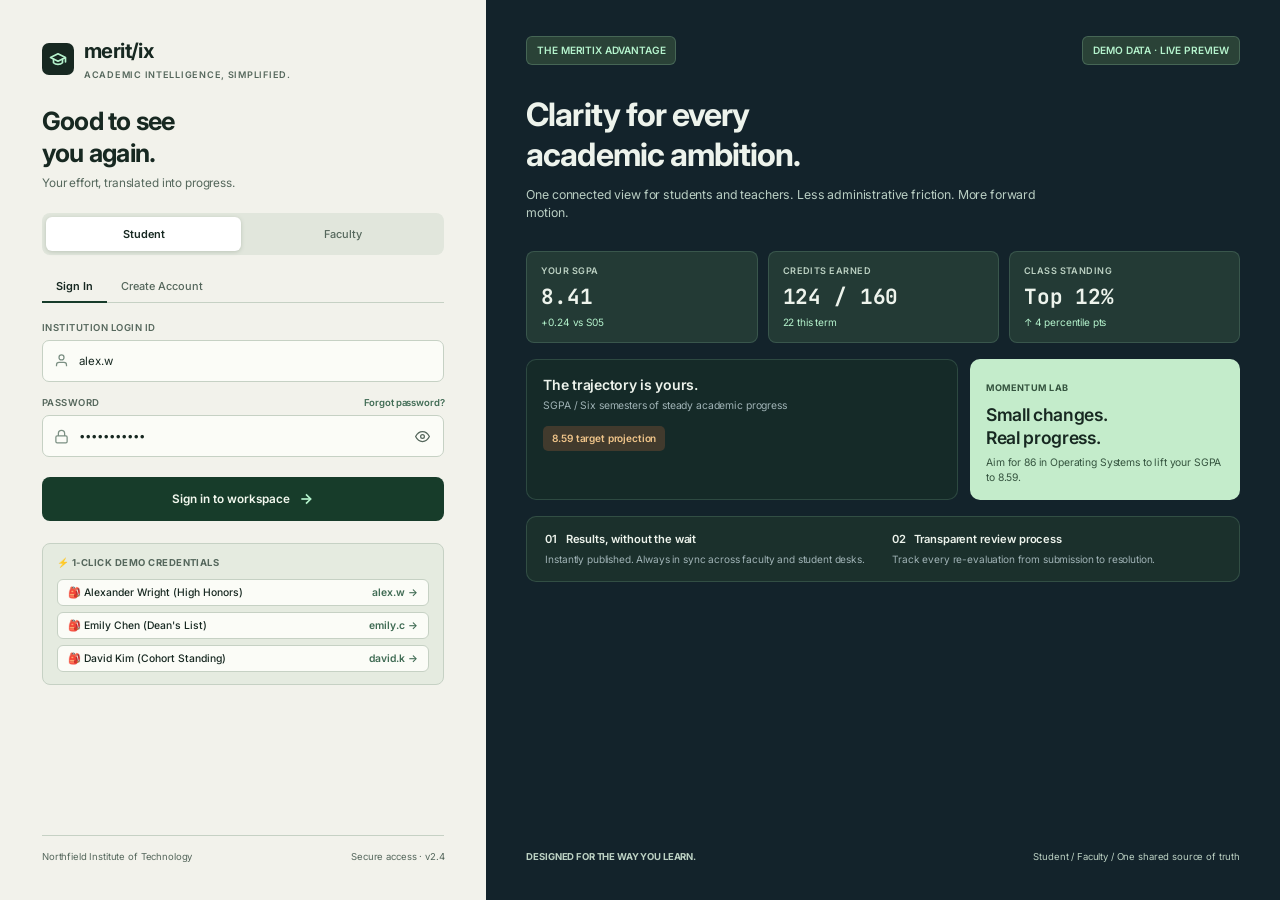
==== commit c7cbfd80: "feat(ui): eliminate generic gradients in favor of minimal solid EduTrack aesthetic across login, das" ====
--- a/src/main/resources/static/pages/student-dashboard.html
+++ b/src/main/resources/static/pages/student-dashboard.html
@@ -25,7 +25,7 @@
           </svg>
         </div>
         <div class="brand-text">
-          <span class="brand-title">MERITIX</span>
+          <span class="brand-title">merit/ix</span>
           <span class="brand-subtitle">Student Portal</span>
         </div>
       </a>
@@ -780,8 +780,8 @@
           {
             label: 'Your Scored Marks',
             data: marksData,
-            backgroundColor: 'rgba(52, 211, 153, 0.75)',
-            borderColor: '#34D399',
+            backgroundColor: 'rgba(181, 243, 205, 0.85)',
+            borderColor: '#b5f3cd',
             borderWidth: 1.5,
             borderRadius: 6,
             maxBarThickness: 38
@@ -790,7 +790,7 @@
             type: 'line',
             label: 'Distinction Line (85%)',
             data: distinctionThreshold,
-            borderColor: 'rgba(251, 191, 36, 0.85)',
+            borderColor: '#f0c58a',
             borderWidth: 2,
             borderDash: [5, 5],
             pointRadius: 0,
@@ -800,7 +800,7 @@
             type: 'line',
             label: 'Pass Threshold (33%)',
             data: passThreshold,
-            borderColor: 'rgba(244, 63, 94, 0.7)',
+            borderColor: '#fca5a5',
             borderWidth: 1.5,
             borderDash: [3, 3],
             pointRadius: 0,
@@ -815,20 +815,20 @@
           legend: {
             position: 'top',
             labels: {
-              color: '#94A3B8',
+              color: '#a0b3b6',
               font: { family: 'Inter', size: 11, weight: '500' },
               boxWidth: 12,
               padding: 14
             }
           },
           tooltip: {
-            backgroundColor: '#161F30',
-            titleColor: '#F8FAFC',
-            bodyColor: '#34D399',
-            borderColor: 'rgba(255, 255, 255, 0.12)',
+            backgroundColor: '#1e3035',
+            titleColor: '#edf3ec',
+            bodyColor: '#b5f3cd',
+            borderColor: '#2b3c40',
             borderWidth: 1,
             padding: 12,
-            cornerRadius: 8,
+            cornerRadius: 7,
             titleFont: { family: 'Inter', weight: '600' },
             bodyFont: { family: 'JetBrains Mono', weight: '600' }
           }
@@ -836,13 +836,13 @@
         scales: {
           x: {
             grid: { display: false },
-            ticks: { color: '#64748B', font: { family: 'Inter', size: 11 } }
+            ticks: { color: '#a0b3b6', font: { family: 'Inter', size: 11 } }
           },
           y: {
             min: 0,
             max: 100,
-            grid: { color: 'rgba(255, 255, 255, 0.05)' },
-            ticks: { color: '#64748B', stepSize: 20, font: { family: 'JetBrains Mono', size: 10 } }
+            grid: { color: '#24353d' },
+            ticks: { color: '#a0b3b6', stepSize: 20, font: { family: 'JetBrains Mono', size: 10 } }
           }
         }
       }
--- a/src/main/resources/static/css/style.css
+++ b/src/main/resources/static/css/style.css
@@ -1,65 +1,71 @@
 /* ============================================================
    MERITIX — NEXT-GENERATION ACADEMIC ASSESSMENT & PERFORMANCE PORTAL
-   Design System & Mobile-Compliant Responsive Stylesheet
+   Solid Minimal Academic Design System (EduTrack Architecture)
    ============================================================ */
 
-@import url('https://fonts.googleapis.com/css2?family=Inter:wght@300;400;500;600;700&family=Plus+Jakarta+Sans:wght@500;600;700;800&family=JetBrains+Mono:wght@400;500;600;700&display=swap');
+@import url('https://fonts.googleapis.com/css2?family=Inter:wght@400;500;600;700&family=JetBrains+Mono:wght@400;500;600&display=swap');
 
 :root {
-  /* Surface & Canvas Tokens (Refined Obsidian Slate SaaS Theme) */
-  --bg-canvas: #090D14;
-  --bg-sidebar: #0C101A;
-  --bg-header: rgba(12, 16, 26, 0.82);
-  --bg-surface: #111724;
-  --bg-surface-elevated: #161F30;
-  --bg-surface-hover: #1C273C;
-  --bg-surface-muted: #0D131F;
-
-  /* Precision Hairline Borders & Dividers */
-  --border-subtle: rgba(255, 255, 255, 0.075);
-  --border-medium: rgba(255, 255, 255, 0.13);
-  --border-accent: rgba(16, 185, 129, 0.3);
-  --border-focus: #10B981;
-
-  /* Crisp Typography Hierarchy */
-  --text-primary: #F8FAFC;
-  --text-secondary: #94A3B8;
-  --text-muted: #64748B;
-  --text-inverse: #022C22;
-
-  /* Strategic Accent & Status Colors */
-  --accent-mint: #10B981;
-  --accent-mint-light: #34D399;
-  --accent-mint-glow: rgba(16, 185, 129, 0.12);
-  --accent-teal: #14B8A6;
-  --accent-teal-light: #2DD4BF;
-  --accent-amber: #F59E0B;
-  --accent-amber-light: #FBBF24;
-  --accent-amber-glow: rgba(245, 158, 11, 0.12);
-  --accent-rose: #F43F5E;
-  --accent-rose-glow: rgba(244, 63, 94, 0.12);
-  --accent-indigo: #6366F1;
-  --accent-indigo-light: #818CF8;
-  --accent-indigo-glow: rgba(99, 102, 241, 0.12);
-
-  /* Linear / Apple Style Inset Highlight Shadows */
-  --shadow-sm: 0 1px 3px 0 rgba(0, 0, 0, 0.35), inset 0 1px 0 0 rgba(255, 255, 255, 0.05);
-  --shadow-md: 0 4px 16px -2px rgba(0, 0, 0, 0.45), inset 0 1px 0 0 rgba(255, 255, 255, 0.06);
-  --shadow-lg: 0 12px 32px -4px rgba(0, 0, 0, 0.6), inset 0 1px 0 0 rgba(255, 255, 255, 0.08);
-  --shadow-glow: 0 0 28px -4px rgba(16, 185, 129, 0.22);
+  /* Solid Slate/Teal Canvas & Surfaces (Zero gradients, zero glow) */
+  --bg-canvas: #0e171b;
+  --bg-sidebar: #142126;
+  --bg-header: #0e171b;
+  --bg-surface: #17252a;
+  --bg-surface-elevated: #1e3035;
+  --bg-surface-secondary: #24352f;
+  --bg-surface-input: #102025;
+  --bg-surface-hover: #1f3239;
+  --bg-surface-active: #2b4239;
+
+  /* Subtle Hairline Borders */
+  --border-subtle: #2b3c40;
+  --border-medium: #384e54;
+  --border-divider: #24353d;
+  --border-focus: #b5f3cd;
+
+  /* Typography Hierarchy */
+  --text-primary: #edf3ec;
+  --text-secondary: #a0b3b6;
+  --text-muted: #6e8488;
+  --text-inverse: #0e171b;
+
+  /* Strategic Solid Accents & Status Badges */
+  --accent-mint: #b5f3cd;
+  --accent-mint-dark: #173c2a;
+  --accent-mint-badge: #293e35;
+  --accent-mint-badge-text: #b5f3cd;
+
+  --accent-blue: #99b9ec;
+  --accent-blue-badge: #29384a;
+  --accent-blue-badge-text: #99b9ec;
+
+  --accent-gold: #f0c58a;
+  --accent-gold-badge: #413a2d;
+  --accent-gold-badge-text: #f0c58a;
+
+  --accent-rose: #fca5a5;
+  --accent-rose-badge: #452628;
+  --accent-rose-badge-text: #fca5a5;
+
+  /* Light Showcase Panel (Ecru Stone) */
+  --light-bg-panel: #f2f2eb;
+  --light-bg-input: #fbfcf7;
+  --light-border: #c6d1c4;
+  --light-text-primary: #172821;
+  --light-text-muted: #55675c;
+  --light-track: #e1e6dc;
+  --light-btn-bg: #173c2a;
+  --light-btn-hover: #204d36;
+  --light-btn-text: #f2f8ee;
 
   /* Dimensions & Spacing */
-  --radius-xs: 5px;
-  --radius-sm: 8px;
-  --radius-md: 12px;
-  --radius-lg: 16px;
-  --radius-xl: 24px;
-  --radius-full: 9999px;
-  --sidebar-width: 250px;
-  --header-height: 64px;
-  --transition-fast: 0.14s ease;
-  --transition-normal: 0.22s cubic-bezier(0.16, 1, 0.3, 1);
-  --transition-smooth: 0.32s cubic-bezier(0.16, 1, 0.3, 1);
+  --radius-xs: 4px;
+  --radius-sm: 6px;
+  --radius-md: 9px;
+  --radius-lg: 12px;
+  --sidebar-width: 240px;
+  --header-height: 60px;
+  --transition-fast: 0.15s ease;
 }
 
 /* Base Reset */
@@ -71,32 +77,31 @@
 }
 
 html {
-  font-size: 15px;
+  font-size: 14px;
   scroll-behavior: smooth;
   height: 100%;
 }
 
 body {
-  font-family: 'Inter', 'Plus Jakarta Sans', -apple-system, BlinkMacSystemFont, 'Segoe UI', Roboto, sans-serif;
+  font-family: 'Inter', -apple-system, BlinkMacSystemFont, 'Segoe UI', Roboto, sans-serif;
   background-color: var(--bg-canvas);
   color: var(--text-primary);
-  line-height: 1.55;
+  line-height: 1.5;
   -webkit-font-smoothing: antialiased;
   -moz-osx-font-smoothing: grayscale;
   min-height: 100%;
   overflow-x: hidden;
   position: relative;
-  letter-spacing: -0.011em;
+  letter-spacing: -0.01em;
 }
 
 a {
-  color: var(--accent-mint-light);
+  color: var(--accent-mint);
   text-decoration: none;
   transition: color var(--transition-fast);
 }
-
 a:hover {
-  color: var(--accent-teal-light);
+  color: #d6fae3;
 }
 
 button, input, select, textarea {
@@ -105,21 +110,26 @@
   color: inherit;
 }
 
-/* Typography & Utility Classes */
+button {
+  cursor: pointer;
+  border: none;
+  outline: none;
+}
+
 h1, h2, h3, h4, h5, h6 {
-  font-family: 'Plus Jakarta Sans', 'Inter', -apple-system, sans-serif;
-  font-weight: 600;
-  color: var(--text-primary);
-  letter-spacing: -0.025em;
-  line-height: 1.25;
+  font-family: 'Inter', -apple-system, sans-serif;
+  font-weight: 600;
+  color: var(--text-primary);
+  letter-spacing: -0.02em;
+  line-height: 1.3;
 }
 
 .text-muted { color: var(--text-muted); }
 .text-secondary { color: var(--text-secondary); }
-.text-mint { color: var(--accent-mint-light); }
-.text-amber { color: var(--accent-amber-light); }
+.text-mint { color: var(--accent-mint); }
+.text-blue { color: var(--accent-blue); }
+.text-gold { color: var(--accent-gold); }
 .text-rose { color: var(--accent-rose); }
-.text-indigo { color: var(--accent-indigo-light); }
 
 .fw-400 { font-weight: 400; }
 .fw-500 { font-weight: 500; }
@@ -127,20 +137,210 @@
 .fw-700 { font-weight: 700; }
 
 .font-mono {
-  font-family: 'JetBrains Mono', ui-monospace, SFMono-Regular, Menlo, Monaco, Consolas, monospace;
+  font-family: 'JetBrains Mono', ui-monospace, SFMono-Regular, monospace;
 }
 
 /* ============================================================
-   Layout: App Shell (Dashboard Pages)
+   EduTrack Brand & Badges
+   ============================================================ */
+.brand-emblem {
+  width: 32px;
+  height: 32px;
+  background-color: #2b4239;
+  color: var(--accent-mint);
+  border-radius: 7px;
+  display: flex;
+  align-items: center;
+  justify-content: center;
+  flex-shrink: 0;
+  border: 1px solid rgba(181, 243, 205, 0.2);
+}
+.brand-emblem svg {
+  width: 18px;
+  height: 18px;
+}
+.brand-text {
+  display: flex;
+  flex-direction: column;
+}
+.brand-title {
+  font-size: 1.05rem;
+  font-weight: 700;
+  letter-spacing: -0.02em;
+  color: var(--accent-mint);
+  line-height: 1.1;
+}
+.brand-subtitle {
+  font-size: 0.65rem;
+  font-weight: 600;
+  color: var(--text-secondary);
+  text-transform: uppercase;
+  letter-spacing: 0.08em;
+  margin-top: 2px;
+}
+
+.badge-tag, .chip-tag {
+  display: inline-flex;
+  align-items: center;
+  gap: 5px;
+  padding: 4px 8px;
+  border-radius: var(--radius-sm);
+  font-size: 0.72rem;
+  font-weight: 500;
+  background-color: var(--bg-surface-elevated);
+  color: var(--text-secondary);
+  border: 1px solid var(--border-subtle);
+  white-space: nowrap;
+}
+.tag-mint, .badge-distinction {
+  background-color: var(--accent-mint-badge);
+  color: var(--accent-mint-badge-text);
+  border-color: rgba(181, 243, 205, 0.18);
+}
+.tag-teal, .badge-success {
+  background-color: #243d3b;
+  color: #a7e8e1;
+  border-color: rgba(167, 232, 225, 0.18);
+}
+.tag-indigo, .tag-blue {
+  background-color: var(--accent-blue-badge);
+  color: var(--accent-blue-badge-text);
+  border-color: rgba(153, 185, 236, 0.18);
+}
+.tag-amber, .badge-warning {
+  background-color: var(--accent-gold-badge);
+  color: var(--accent-gold-badge-text);
+  border-color: rgba(240, 197, 138, 0.18);
+}
+.tag-rose, .badge-fail {
+  background-color: var(--accent-rose-badge);
+  color: var(--accent-rose-badge-text);
+  border-color: rgba(252, 165, 165, 0.18);
+}
+.badge-pass {
+  background-color: #3b372f;
+  color: #dfcfad;
+  border-color: rgba(223, 207, 173, 0.18);
+}
+
+.term-pill {
+  display: inline-flex;
+  align-items: center;
+  gap: 7px;
+  padding: 5px 10px;
+  border-radius: var(--radius-sm);
+  background-color: #20352d;
+  color: var(--accent-mint);
+  font-size: 0.72rem;
+  font-weight: 500;
+  border: 1px solid rgba(181, 243, 205, 0.2);
+}
+.term-pill-dot {
+  width: 6px;
+  height: 6px;
+  border-radius: 50%;
+  background-color: var(--accent-mint);
+}
+
+/* ============================================================
+   Buttons & Micro-Actions
+   ============================================================ */
+.btn {
+  display: inline-flex;
+  align-items: center;
+  justify-content: center;
+  gap: 8px;
+  padding: 8px 16px;
+  border-radius: 7px;
+  font-size: 0.82rem;
+  font-weight: 600;
+  transition: all var(--transition-fast);
+  white-space: nowrap;
+}
+.btn svg {
+  width: 16px;
+  height: 16px;
+}
+.btn-primary {
+  background-color: var(--accent-mint);
+  color: var(--text-inverse);
+  border: 1px solid var(--accent-mint);
+}
+.btn-primary:hover {
+  background-color: #cbf7dc;
+  color: var(--text-inverse);
+}
+.btn-secondary {
+  background-color: #22343a;
+  color: var(--text-primary);
+  border: 1px solid var(--border-subtle);
+}
+.btn-secondary:hover {
+  background-color: #2d434b;
+  border-color: var(--border-medium);
+}
+.btn-outline-mint {
+  background-color: transparent;
+  color: var(--accent-mint);
+  border: 1px solid var(--border-subtle);
+}
+.btn-outline-mint:hover {
+  background-color: #20352d;
+  border-color: var(--accent-mint);
+}
+.btn-danger {
+  background-color: var(--accent-rose-badge);
+  color: var(--accent-rose);
+  border: 1px solid rgba(252, 165, 165, 0.25);
+}
+.btn-danger:hover {
+  background-color: #572e31;
+}
+.btn-sm {
+  padding: 5px 11px;
+  font-size: 0.76rem;
+  border-radius: var(--radius-sm);
+}
+.btn-block {
+  width: 100%;
+}
+
+.tiny-button {
+  height: 32px;
+  padding: 0 12px;
+  display: inline-flex;
+  align-items: center;
+  gap: 6px;
+  color: var(--text-primary);
+  background-color: #22343a;
+  border-radius: 7px;
+  font: 600 11px 'Inter', sans-serif;
+  border: 1px solid var(--border-subtle);
+  transition: background-color var(--transition-fast), border-color var(--transition-fast);
+}
+.tiny-button:hover {
+  background-color: #2d434b;
+  border-color: var(--border-medium);
+}
+.tiny-button.primary {
+  color: #0e171b;
+  background-color: var(--accent-mint);
+  border-color: var(--accent-mint);
+  font-weight: 700;
+}
+.tiny-button.primary:hover {
+  background-color: #cbf7dc;
+}
+
+/* ============================================================
+   App Shell & Dashboard Layout
    ============================================================ */
 .app-shell {
   display: flex;
   min-height: 100vh;
   background-color: var(--bg-canvas);
-  position: relative;
-}
-
-/* Sidebar Navigation */
+}
+
 .app-sidebar {
   width: var(--sidebar-width);
   background-color: var(--bg-sidebar);
@@ -152,1732 +352,1230 @@
   bottom: 0;
   left: 0;
   z-index: 100;
-  transition: transform var(--transition-normal);
+  transition: transform 0.25s ease;
 }
 
 .sidebar-header {
   height: var(--header-height);
+  padding: 0 16px;
   display: flex;
   align-items: center;
   justify-content: space-between;
-  padding: 0 20px;
   border-bottom: 1px solid var(--border-subtle);
 }
-
 .sidebar-brand-link {
   display: flex;
   align-items: center;
-  gap: 12px;
-  color: inherit;
-  text-decoration: none;
-}
-
-.brand-emblem {
-  width: 38px;
-  height: 38px;
-  background: linear-gradient(135deg, #10B981, #047857);
-  border-radius: var(--radius-sm);
-  display: flex;
-  align-items: center;
-  justify-content: center;
-  color: #FFFFFF;
-  box-shadow: 0 4px 12px rgba(16, 185, 129, 0.25);
-  flex-shrink: 0;
-}
-
-.brand-emblem svg {
-  width: 20px;
-  height: 20px;
-}
-
-.brand-text {
-  display: flex;
-  flex-direction: column;
-}
-
-.brand-title {
-  font-size: 1rem;
-  font-weight: 800;
-  letter-spacing: -0.01em;
-  color: #FFFFFF;
-}
-
-.brand-subtitle {
-  font-size: 0.7rem;
-  color: var(--accent-mint-light);
-  font-weight: 600;
-  letter-spacing: 0.04em;
-  text-transform: uppercase;
-}
-
+  gap: 10px;
+}
 .sidebar-close-btn {
   display: none;
   background: transparent;
-  border: none;
-  color: var(--text-muted);
-  cursor: pointer;
+  color: var(--text-secondary);
   padding: 6px;
-  border-radius: var(--radius-xs);
-}
-
-.sidebar-close-btn:hover {
-  color: var(--text-primary);
-  background-color: var(--bg-surface-elevated);
-}
-
+  border-radius: var(--radius-sm);
+}
 .sidebar-close-btn svg {
-  width: 20px;
-  height: 20px;
-}
-
-/* Sidebar Backdrop on Mobile */
-.sidebar-backdrop {
-  display: none;
-  position: fixed;
-  top: 0;
-  left: 0;
-  right: 0;
-  bottom: 0;
-  background-color: rgba(0, 0, 0, 0.7);
-  backdrop-filter: blur(4px);
-  z-index: 90;
-  opacity: 0;
-  transition: opacity var(--transition-normal);
-}
-
-.sidebar-backdrop.active {
-  display: block;
-  opacity: 1;
+  width: 18px;
+  height: 18px;
 }
 
 .sidebar-nav {
   flex: 1;
-  padding: 20px 14px;
+  padding: 16px 10px;
+  overflow-y: auto;
   display: flex;
   flex-direction: column;
   gap: 4px;
-  overflow-y: auto;
-}
-
+}
 .nav-section-title {
-  font-size: 0.68rem;
+  font-size: 0.65rem;
   font-weight: 700;
-  color: var(--text-muted);
   text-transform: uppercase;
   letter-spacing: 0.08em;
-  padding: 12px 10px 6px;
-}
-
+  color: var(--text-muted);
+  padding: 12px 10px 4px;
+}
 .nav-item {
-  display: flex;
-  align-items: center;
-  gap: 12px;
+  width: 100%;
+  display: flex;
+  align-items: center;
+  gap: 10px;
   padding: 8px 12px;
+  border-radius: var(--radius-sm);
   color: var(--text-secondary);
-  border-radius: var(--radius-sm);
+  background-color: transparent;
+  font-size: 0.8rem;
   font-weight: 500;
-  font-size: 0.86rem;
-  border: 1px solid transparent;
-  cursor: pointer;
-  background: transparent;
-  width: 100%;
   text-align: left;
   transition: all var(--transition-fast);
 }
-
 .nav-item svg {
-  width: 17px;
-  height: 17px;
-  stroke-width: 1.8;
-  transition: transform var(--transition-fast);
+  width: 16px;
+  height: 16px;
+  stroke-width: 2;
   flex-shrink: 0;
 }
-
 .nav-item:hover {
-  background-color: var(--bg-surface-elevated);
-  color: var(--text-primary);
-  border-color: var(--border-subtle);
-}
-
-.nav-item:hover svg {
-  transform: translateX(2px);
-}
-
+  color: var(--text-primary);
+  background-color: #1a2a30;
+}
 .nav-item.active {
-  background: rgba(16, 185, 129, 0.09);
-  color: var(--accent-mint-light);
-  border-color: rgba(52, 211, 153, 0.22);
-  box-shadow: inset 3px 0 0 var(--accent-mint);
-  font-weight: 600;
+  color: var(--accent-mint);
+  background-color: #2b4239;
+  font-weight: 600;
+  box-shadow: inset 3px 0 var(--accent-mint);
 }
 
 .sidebar-footer {
-  padding: 14px;
+  padding: 14px 12px;
   border-top: 1px solid var(--border-subtle);
-  background-color: var(--bg-surface-muted);
-}
-
+  background-color: #121c21;
+}
 .user-profile-widget {
   display: flex;
   align-items: center;
   justify-content: space-between;
-  padding: 8px 10px;
-  border-radius: var(--radius-sm);
-  background-color: var(--bg-surface);
-  border: 1px solid var(--border-subtle);
-}
-
+  gap: 10px;
+}
 .user-meta-left {
   display: flex;
   align-items: center;
-  gap: 10px;
+  gap: 9px;
   min-width: 0;
 }
-
 .user-avatar {
   width: 32px;
   height: 32px;
-  border-radius: var(--radius-sm);
-  background: linear-gradient(135deg, #059669, #0D9488);
-  color: #FFFFFF;
+  border-radius: 6px;
+  background-color: #293e35;
+  color: var(--accent-mint);
+  font-size: 0.75rem;
+  font-weight: 700;
   display: flex;
   align-items: center;
   justify-content: center;
-  font-weight: 600;
-  font-size: 0.8rem;
-  border: 1px solid rgba(52, 211, 153, 0.3);
   flex-shrink: 0;
-}
-
-.user-avatar.teacher-avatar {
-  background: linear-gradient(135deg, #4338CA, #6366F1);
-  color: #FFFFFF;
-  border-color: rgba(165, 180, 252, 0.3);
-}
-
+  border: 1px solid rgba(181, 243, 205, 0.2);
+}
+.teacher-avatar {
+  background-color: #29384a;
+  color: var(--accent-blue);
+  border-color: rgba(153, 185, 236, 0.2);
+}
 .user-info-text {
   min-width: 0;
 }
-
 .user-display-name {
-  font-size: 0.82rem;
-  font-weight: 700;
+  font-size: 0.8rem;
+  font-weight: 600;
   color: var(--text-primary);
   white-space: nowrap;
   overflow: hidden;
   text-overflow: ellipsis;
 }
-
 .user-role-badge {
-  font-size: 0.68rem;
-  color: var(--text-muted);
-  display: flex;
-  align-items: center;
-  gap: 4px;
-}
-
+  margin-top: 2px;
+}
 .btn-icon-logout {
   background: transparent;
-  border: none;
-  color: var(--text-muted);
-  cursor: pointer;
+  color: var(--text-secondary);
   padding: 6px;
-  border-radius: var(--radius-xs);
+  border-radius: var(--radius-sm);
   display: flex;
   align-items: center;
   justify-content: center;
-  transition: all var(--transition-fast);
-}
-
+  transition: color var(--transition-fast), background-color var(--transition-fast);
+}
+.btn-icon-logout svg {
+  width: 16px;
+  height: 16px;
+}
 .btn-icon-logout:hover {
-  background-color: rgba(244, 63, 94, 0.15);
   color: var(--accent-rose);
-}
-
-.btn-icon-logout svg {
-  width: 17px;
-  height: 17px;
-}
-
-/* Main Viewport Layout */
+  background-color: #242223;
+}
+
+/* Main Viewport */
 .app-main {
   flex: 1;
   margin-left: var(--sidebar-width);
-  min-height: 100vh;
+  min-width: 0;
   display: flex;
   flex-direction: column;
-  background-color: var(--bg-canvas);
-  width: calc(100% - var(--sidebar-width));
-}
-
-/* Header Topbar */
+}
+
 .app-topbar {
   height: var(--header-height);
   background-color: var(--bg-header);
-  backdrop-filter: blur(12px);
   border-bottom: 1px solid var(--border-subtle);
+  display: flex;
+  align-items: center;
+  justify-content: space-between;
+  padding: 0 24px;
   position: sticky;
   top: 0;
-  z-index: 40;
-  display: flex;
-  align-items: center;
-  justify-content: space-between;
-  padding: 0 28px;
+  z-index: 90;
+}
+.topbar-left {
+  display: flex;
+  align-items: center;
   gap: 12px;
 }
-
-.topbar-left {
-  display: flex;
-  align-items: center;
-  gap: 14px;
-  min-width: 0;
-}
-
 .mobile-nav-toggle {
   display: none;
-  background: var(--bg-surface);
+  background: transparent;
+  color: var(--text-secondary);
+  padding: 6px;
+  border-radius: var(--radius-sm);
+}
+.mobile-nav-toggle svg {
+  width: 20px;
+  height: 20px;
+}
+.breadcrumbs {
+  display: flex;
+  align-items: center;
+  gap: 7px;
+  font-size: 0.78rem;
+  color: var(--text-muted);
+}
+.breadcrumbs .current {
+  color: var(--text-primary);
+  font-weight: 600;
+}
+.topbar-right {
+  display: flex;
+  align-items: center;
+  gap: 10px;
+}
+
+.content-wrapper {
+  padding: 24px;
+  flex: 1;
+}
+
+.tab-content-panel {
+  display: none;
+}
+.tab-content-panel.active {
+  display: block;
+}
+
+/* ============================================================
+   Executive Banners (Solid Minimal Architecture)
+   ============================================================ */
+.executive-banner {
+  background-color: var(--bg-surface);
   border: 1px solid var(--border-subtle);
-  color: var(--text-primary);
-  padding: 8px;
-  border-radius: var(--radius-sm);
-  cursor: pointer;
+  border-radius: var(--radius-lg);
+  padding: 20px 24px;
+  margin-bottom: 20px;
+  display: flex;
+  align-items: center;
+  justify-content: space-between;
+  gap: 20px;
+}
+.banner-left {
+  display: flex;
+  align-items: center;
+  gap: 16px;
+  min-width: 0;
+}
+.banner-avatar-lg {
+  width: 52px;
+  height: 52px;
+  border-radius: 10px;
+  background-color: #293e35;
+  color: var(--accent-mint);
+  font-size: 1.25rem;
+  font-weight: 700;
+  display: flex;
   align-items: center;
   justify-content: center;
-}
-
-.mobile-nav-toggle svg {
+  flex-shrink: 0;
+  border: 1px solid rgba(181, 243, 205, 0.2);
+}
+.teacher-avatar-lg {
+  background-color: #29384a;
+  color: var(--accent-blue);
+  border-color: rgba(153, 185, 236, 0.2);
+}
+.banner-meta {
+  min-width: 0;
+}
+.banner-meta h2 {
+  font-size: 1.35rem;
+  font-weight: 600;
+  color: var(--text-primary);
+  letter-spacing: -0.02em;
+}
+.banner-meta p {
+  color: var(--text-secondary);
+  font-size: 0.8rem;
+  margin-top: 3px;
+}
+.banner-pills-row {
+  display: flex;
+  flex-wrap: wrap;
+  gap: 6px;
+  margin-top: 8px;
+}
+
+.banner-right-stats {
+  display: flex;
+  align-items: center;
+  gap: 28px;
+}
+.banner-stat-col {
+  text-align: right;
+}
+.banner-stat-col .stat-val {
+  font-size: 1.6rem;
+  font-weight: 700;
+  color: var(--text-primary);
+  font-family: 'JetBrains Mono', monospace;
+  line-height: 1.1;
+}
+.banner-stat-col .stat-val.highlight {
+  color: var(--accent-mint);
+}
+.banner-stat-col .stat-lbl {
+  font-size: 0.68rem;
+  font-weight: 600;
+  text-transform: uppercase;
+  letter-spacing: 0.06em;
+  color: var(--text-muted);
+  margin-top: 4px;
+}
+
+/* ============================================================
+   KPI Metrics Grid
+   ============================================================ */
+.stats-grid {
+  display: grid;
+  grid-template-columns: repeat(4, 1fr);
+  gap: 14px;
+  margin-bottom: 20px;
+}
+.stat-metric-card {
+  background-color: var(--bg-surface);
+  border: 1px solid var(--border-subtle);
+  border-radius: 10px;
+  padding: 14px 16px;
+  display: flex;
+  align-items: flex-start;
+  gap: 12px;
+  transition: border-color var(--transition-fast);
+}
+.stat-metric-card:hover {
+  border-color: var(--border-medium);
+}
+.metric-icon-box {
+  width: 38px;
+  height: 38px;
+  border-radius: 8px;
+  display: flex;
+  align-items: center;
+  justify-content: center;
+  flex-shrink: 0;
+}
+.metric-icon-box svg {
   width: 18px;
   height: 18px;
 }
-
-.breadcrumbs {
-  display: flex;
-  align-items: center;
-  gap: 8px;
-  font-size: 0.85rem;
+.metric-icon-box.mint {
+  background-color: var(--accent-mint-badge);
+  color: var(--accent-mint);
+  border: 1px solid rgba(181, 243, 205, 0.2);
+}
+.metric-icon-box.teal {
+  background-color: #243d3b;
+  color: #a7e8e1;
+  border: 1px solid rgba(167, 232, 225, 0.2);
+}
+.metric-icon-box.amber {
+  background-color: var(--accent-gold-badge);
+  color: var(--accent-gold);
+  border: 1px solid rgba(240, 197, 138, 0.2);
+}
+.metric-icon-box.indigo {
+  background-color: var(--accent-blue-badge);
+  color: var(--accent-blue);
+  border: 1px solid rgba(153, 185, 236, 0.2);
+}
+
+.metric-info {
+  display: flex;
+  flex-direction: column;
+}
+.metric-number {
+  font-size: 1.45rem;
+  font-weight: 700;
+  color: var(--text-primary);
+  font-family: 'JetBrains Mono', monospace;
+  line-height: 1.1;
+}
+.metric-label {
+  font-size: 0.68rem;
+  font-weight: 600;
+  text-transform: uppercase;
+  letter-spacing: 0.05em;
   color: var(--text-muted);
-  white-space: nowrap;
-  overflow: hidden;
-  text-overflow: ellipsis;
-}
-
-.breadcrumbs span.current {
-  color: var(--text-primary);
-  font-weight: 600;
-  overflow: hidden;
-  text-overflow: ellipsis;
-}
-
-.topbar-right {
-  display: flex;
-  align-items: center;
-  gap: 12px;
-  flex-shrink: 0;
-}
-
-.term-pill {
-  display: inline-flex;
-  align-items: center;
-  gap: 7px;
-  background-color: rgba(255, 255, 255, 0.035);
-  border: 1px solid var(--border-subtle);
-  padding: 4px 11px;
-  border-radius: var(--radius-full);
-  font-size: 0.73rem;
-  font-weight: 500;
-  color: var(--text-secondary);
-  white-space: nowrap;
-}
-
-.term-pill-dot {
-  width: 6px;
-  height: 6px;
-  border-radius: 50%;
-  background-color: var(--accent-mint);
-  box-shadow: 0 0 8px rgba(16, 185, 129, 0.6);
-  flex-shrink: 0;
-}
-
-/* Page Content Container */
-.content-wrapper {
-  flex: 1;
-  padding: 28px;
-  max-width: 1400px;
-  width: 100%;
-  margin: 0 auto;
-}
-
-/* Tab Panels */
-.tab-content-panel {
-  display: none;
-  animation: fadeIn 0.25s ease;
-}
-
-.tab-content-panel.active {
-  display: block;
-}
-
-@keyframes fadeIn {
-  from { opacity: 0; transform: translateY(4px); }
-  to { opacity: 1; transform: translateY(0); }
-}
-
-@keyframes spin {
-  to { transform: rotate(360deg); }
+  margin-top: 4px;
 }
 
 /* ============================================================
-   Components: Cards, Stats & Widgets
+   Surface Cards & Analytics Grid
    ============================================================ */
 .surface-card {
   background-color: var(--bg-surface);
   border: 1px solid var(--border-subtle);
-  border-radius: var(--radius-md);
-  box-shadow: var(--shadow-md);
-  transition: border-color var(--transition-fast), box-shadow var(--transition-fast), transform var(--transition-fast);
-  position: relative;
+  border-radius: var(--radius-lg);
   overflow: hidden;
-}
-
-.surface-card:hover {
-  border-color: var(--border-medium);
-  box-shadow: var(--shadow-lg);
-}
-
+  margin-bottom: 20px;
+}
 .card-header-bar {
-  padding: 14px 20px;
+  padding: 14px 18px;
   border-bottom: 1px solid var(--border-subtle);
   display: flex;
   align-items: center;
   justify-content: space-between;
   gap: 12px;
-  flex-wrap: wrap;
-}
-
+}
 .card-header-title {
-  font-size: 0.94rem;
-  font-weight: 600;
-  color: var(--text-primary);
-  display: flex;
-  align-items: center;
-  gap: 8px;
-  letter-spacing: -0.015em;
-}
-
+  display: flex;
+  align-items: center;
+  gap: 9px;
+  font-size: 0.88rem;
+  font-weight: 600;
+  color: var(--text-primary);
+}
 .card-header-title svg {
-  width: 18px;
-  height: 18px;
-  color: var(--accent-mint-light);
-  flex-shrink: 0;
-}
-
+  width: 16px;
+  height: 16px;
+  color: var(--accent-mint);
+}
 .card-body-content {
-  padding: 20px;
-}
-
-/* Executive Banner Card */
-.executive-banner {
-  background: linear-gradient(135deg, rgba(16, 185, 129, 0.08) 0%, rgba(18, 24, 38, 0.95) 45%, rgba(13, 17, 26, 0.98) 100%);
-  border: 1px solid var(--border-subtle);
-  border-top: 1px solid rgba(52, 211, 153, 0.35);
-  border-radius: var(--radius-lg);
-  padding: 24px 28px;
-  margin-bottom: 24px;
-  display: flex;
-  align-items: center;
-  justify-content: space-between;
-  gap: 20px;
-  flex-wrap: wrap;
-  box-shadow: var(--shadow-md);
-  position: relative;
-  overflow: hidden;
-}
-
-.executive-banner.teacher-banner {
-  background: linear-gradient(135deg, rgba(99, 102, 241, 0.08) 0%, rgba(20, 24, 40, 0.95) 45%, rgba(13, 17, 26, 0.98) 100%);
-  border-top: 1px solid rgba(129, 140, 248, 0.35);
-}
-
-.executive-banner::before {
-  content: '';
-  position: absolute;
-  top: -40px;
-  right: -40px;
-  width: 220px;
-  height: 220px;
-  background: radial-gradient(circle, rgba(16, 185, 129, 0.1) 0%, transparent 70%);
-  pointer-events: none;
-}
-
-.banner-left {
-  display: flex;
-  align-items: center;
-  gap: 16px;
-  min-width: 0;
-}
-
-.banner-avatar-lg {
-  width: 54px;
-  height: 54px;
-  border-radius: var(--radius-md);
-  background: linear-gradient(135deg, #059669 0%, #0D9488 100%);
-  border: 1.5px solid rgba(52, 211, 153, 0.4);
-  display: flex;
-  align-items: center;
-  justify-content: center;
-  font-size: 1.35rem;
-  font-weight: 700;
-  color: #FFFFFF;
-  box-shadow: 0 4px 16px rgba(16, 185, 129, 0.22);
-  flex-shrink: 0;
-}
-
-.banner-avatar-lg.teacher-avatar-lg {
-  background: linear-gradient(135deg, #4338CA 0%, #6366F1 100%);
-  border-color: rgba(129, 140, 248, 0.4);
-  box-shadow: 0 4px 16px rgba(99, 102, 241, 0.22);
-}
-
-.banner-meta {
-  min-width: 0;
-}
-
-.banner-meta h2 {
-  font-size: 1.38rem;
-  font-weight: 600;
-  color: #FFFFFF;
-  letter-spacing: -0.025em;
-}
-
-.banner-meta p {
-  color: var(--text-secondary);
-  font-size: 0.86rem;
-  margin-top: 2px;
-}
-
-.banner-pills-row {
-  display: flex;
-  align-items: center;
-  gap: 8px;
-  margin-top: 8px;
-  flex-wrap: wrap;
-}
-
-.badge-tag {
-  display: inline-flex;
-  align-items: center;
-  gap: 5px;
-  padding: 3px 9px;
-  border-radius: var(--radius-full);
-  font-size: 0.72rem;
-  font-weight: 500;
-  background-color: rgba(255, 255, 255, 0.04);
-  border: 1px solid rgba(255, 255, 255, 0.08);
-  color: var(--text-secondary);
-  white-space: nowrap;
-}
-
-.badge-tag.tag-mint {
-  background-color: rgba(16, 185, 129, 0.12);
-  border-color: rgba(52, 211, 153, 0.25);
-  color: var(--accent-mint-light);
-}
-
-.badge-tag.tag-teal {
-  background-color: rgba(20, 184, 166, 0.12);
-  border-color: rgba(45, 212, 191, 0.25);
-  color: var(--accent-teal-light);
-}
-
-.badge-tag.tag-indigo {
-  background-color: rgba(99, 102, 241, 0.12);
-  border-color: rgba(129, 140, 248, 0.25);
-  color: var(--accent-indigo-light);
-}
-
-.banner-right-stats {
-  display: flex;
-  align-items: center;
-  gap: 28px;
-  flex-wrap: wrap;
-  padding-left: 24px;
-  border-left: 1px solid var(--border-subtle);
-}
-
-.banner-stat-col {
-  text-align: right;
-}
-
-.banner-stat-col .stat-val {
-  font-size: 1.85rem;
-  font-weight: 700;
-  font-family: 'JetBrains Mono', monospace;
-  line-height: 1.1;
-  color: #FFFFFF;
-  letter-spacing: -0.025em;
-}
-
-.banner-stat-col .stat-val.highlight {
-  color: var(--accent-mint-light);
-}
-
-.banner-stat-col .stat-lbl {
-  font-size: 0.68rem;
-  color: var(--text-muted);
-  text-transform: uppercase;
-  letter-spacing: 0.06em;
-  margin-top: 4px;
-  font-weight: 600;
-}
-
-/* Stats Row Grid */
-.stats-grid {
-  display: grid;
-  grid-template-columns: repeat(auto-fit, minmax(210px, 1fr));
-  gap: 16px;
-  margin-bottom: 24px;
-}
-
-.stat-metric-card {
-  background-color: var(--bg-surface);
-  border: 1px solid var(--border-subtle);
-  border-radius: var(--radius-md);
-  padding: 16px 18px;
-  display: flex;
-  align-items: center;
-  gap: 14px;
-  box-shadow: var(--shadow-sm);
-  transition: all var(--transition-fast);
-  position: relative;
-}
-
-.stat-metric-card:hover {
-  transform: translateY(-2px);
-  border-color: var(--border-medium);
-  box-shadow: var(--shadow-md);
-}
-
-.metric-icon-box {
-  width: 40px;
-  height: 40px;
-  border-radius: var(--radius-sm);
-  display: flex;
-  align-items: center;
-  justify-content: center;
-  flex-shrink: 0;
-}
-
-.metric-icon-box svg {
-  width: 19px;
-  height: 19px;
-}
-
-.metric-icon-box.mint {
-  background-color: var(--accent-mint-glow);
-  color: var(--accent-mint-light);
-  border: 1px solid rgba(52, 211, 153, 0.2);
-}
-
-.metric-icon-box.teal {
-  background-color: rgba(20, 184, 166, 0.12);
-  color: var(--accent-teal-light);
-  border: 1px solid rgba(45, 212, 191, 0.2);
-}
-
-.metric-icon-box.amber {
-  background-color: var(--accent-amber-glow);
-  color: var(--accent-amber-light);
-  border: 1px solid rgba(251, 191, 36, 0.2);
-}
-
-.metric-icon-box.indigo {
-  background-color: var(--accent-indigo-glow);
-  color: var(--accent-indigo-light);
-  border: 1px solid rgba(129, 140, 248, 0.2);
-}
-
-.metric-icon-box.rose {
-  background-color: var(--accent-rose-glow);
-  color: var(--accent-rose);
-  border: 1px solid rgba(244, 63, 94, 0.2);
-}
-
-.metric-info {
-  display: flex;
-  flex-direction: column;
-  min-width: 0;
-}
-
-.metric-number {
-  font-size: 1.45rem;
-  font-weight: 700;
-  font-family: 'JetBrains Mono', monospace;
-  color: var(--text-primary);
-  line-height: 1.2;
-  letter-spacing: -0.02em;
-}
-
-.metric-label {
-  font-size: 0.72rem;
-  color: var(--text-muted);
-  font-weight: 600;
-  text-transform: uppercase;
-  letter-spacing: 0.04em;
-  margin-top: 2px;
-  white-space: nowrap;
-  overflow: hidden;
-  text-overflow: ellipsis;
-}
-}
-
-.metric-number {
-  font-size: 1.6rem;
-  font-weight: 800;
-  line-height: 1.1;
-  color: var(--text-primary);
-  letter-spacing: -0.02em;
-}
-
-.metric-label {
-  font-size: 0.78rem;
-  color: var(--text-secondary);
-  margin-top: 3px;
-  font-weight: 500;
-  white-space: nowrap;
-}
-
-/* Analytics Row */
+  padding: 18px;
+}
+
 .analytics-grid-row {
   display: grid;
-  grid-template-columns: 2fr 1.2fr;
-  gap: 20px;
-  margin-bottom: 24px;
-}
-
+  grid-template-columns: 1.6fr 1fr;
+  gap: 14px;
+  margin-bottom: 20px;
+}
+.analytics-grid-row .surface-card {
+  margin-bottom: 0;
+  display: flex;
+  flex-direction: column;
+}
 .chart-viewport {
   position: relative;
-  height: 260px;
+  height: 230px;
   width: 100%;
 }
 
-/* Target & Progress Widget */
-.progress-target-card {
-  display: flex;
-  flex-direction: column;
+/* Target Card */
+.progress-target-card .target-header-meta {
+  display: flex;
+  align-items: center;
   justify-content: space-between;
-}
-
-.target-header-meta {
-  display: flex;
-  justify-content: space-between;
-  align-items: baseline;
-  margin-bottom: 6px;
-}
-
+  margin-bottom: 8px;
+}
 .target-pct {
-  font-size: 1.45rem;
-  font-weight: 800;
-  color: var(--accent-mint-light);
-}
-
+  font-size: 1.1rem;
+  font-weight: 700;
+  color: var(--accent-mint);
+  font-family: 'JetBrains Mono', monospace;
+}
 .progress-track {
-  width: 100%;
-  height: 8px;
-  background-color: var(--bg-surface-muted);
-  border-radius: var(--radius-full);
+  height: 6px;
+  background-color: #102025;
+  border-radius: 3px;
   overflow: hidden;
+  margin-bottom: 12px;
   border: 1px solid var(--border-subtle);
-  margin-bottom: 14px;
-}
-
+}
 .progress-bar-fill {
   height: 100%;
-  background: linear-gradient(90deg, #10B981, #2DD4BF);
-  border-radius: var(--radius-full);
-  transition: width 0.8s cubic-bezier(0.16, 1, 0.3, 1);
-}
-
+  background-color: var(--accent-mint);
+  border-radius: 3px;
+  transition: width 0.6s ease;
+}
 .target-details-list {
+  border-top: 1px solid var(--border-subtle);
+  padding-top: 12px;
+  margin-top: 14px;
   display: flex;
   flex-direction: column;
-  gap: 10px;
-  margin-top: 12px;
-}
-
+  gap: 8px;
+}
 .target-detail-row {
   display: flex;
   align-items: center;
   justify-content: space-between;
-  font-size: 0.82rem;
-  padding-bottom: 8px;
-  border-bottom: 1px solid var(--border-subtle);
-}
-
-.target-detail-row:last-child {
-  border-bottom: none;
-}
-
-/* Toolbars */
-.section-toolbar {
-  display: flex;
-  align-items: center;
-  justify-content: space-between;
-  gap: 14px;
-  margin-bottom: 18px;
-  flex-wrap: wrap;
-}
-
-.section-title-wrap h2 {
-  font-size: 1.2rem;
-  font-weight: 800;
-  color: var(--text-primary);
-}
-
-.section-title-wrap p {
-  font-size: 0.82rem;
-  color: var(--text-secondary);
-  margin-top: 2px;
-}
-
-.toolbar-actions {
-  display: flex;
-  align-items: center;
-  gap: 10px;
-  flex-wrap: wrap;
+  font-size: 0.78rem;
 }
 
 /* ============================================================
-   Buttons & Interactive Controls
-   ============================================================ */
-.btn {
-  display: inline-flex;
-  align-items: center;
-  justify-content: center;
-  gap: 8px;
-  padding: 8px 16px;
-  border-radius: var(--radius-sm);
-  font-size: 0.85rem;
-  font-weight: 600;
-  cursor: pointer;
-  border: 1px solid transparent;
-  transition: all var(--transition-fast);
-  white-space: nowrap;
-  min-height: 38px;
-}
-
-.btn svg {
-  width: 16px;
-  height: 16px;
-  flex-shrink: 0;
-}
-
-.btn-primary {
-  background-color: var(--accent-mint);
-  color: var(--text-inverse);
-  box-shadow: 0 2px 8px rgba(16, 185, 129, 0.22);
-}
-
-.btn-primary:hover {
-  background-color: var(--accent-mint-light);
-  transform: translateY(-1px);
-  box-shadow: 0 4px 12px rgba(16, 185, 129, 0.3);
-}
-
-.btn-primary:active {
-  transform: translateY(0);
-}
-
-.btn-secondary {
-  background-color: var(--bg-surface-elevated);
-  border-color: var(--border-medium);
-  color: var(--text-primary);
-}
-
-.btn-secondary:hover {
-  background-color: var(--bg-surface-hover);
-  border-color: var(--accent-teal-light);
-}
-
-.btn-outline-mint {
-  background-color: transparent;
-  border-color: rgba(52, 211, 153, 0.35);
-  color: var(--accent-mint-light);
-}
-
-.btn-outline-mint:hover {
-  background-color: var(--accent-mint-glow);
-  border-color: var(--accent-mint-light);
-}
-
-.btn-danger {
-  background-color: rgba(244, 63, 94, 0.14);
-  border-color: rgba(244, 63, 94, 0.25);
-  color: var(--accent-rose);
-}
-
-.btn-danger:hover {
-  background-color: rgba(244, 63, 94, 0.22);
-  border-color: var(--accent-rose);
-}
-
-.btn-sm {
-  padding: 5px 12px;
-  font-size: 0.78rem;
-  border-radius: var(--radius-xs);
-  min-height: 32px;
-}
-
-.btn-block {
-  width: 100%;
-}
-
-.btn:disabled {
-  opacity: 0.55;
-  cursor: not-allowed;
-  transform: none !important;
-}
-
-/* ============================================================
-   Tables & Mobile Data Presentation
+   Tables & Data Grid (Clean Slate Aesthetics)
    ============================================================ */
 .table-responsive {
   width: 100%;
   overflow-x: auto;
-  -webkit-overflow-scrolling: touch;
-}
-
+}
 .academic-table {
   width: 100%;
-  border-collapse: separate;
-  border-spacing: 0;
+  border-collapse: collapse;
   text-align: left;
-  min-width: 580px;
-}
-
+}
 .academic-table th {
-  background-color: rgba(255, 255, 255, 0.02);
-  color: var(--text-muted);
-  font-size: 0.71rem;
+  background-color: #142126;
+  color: var(--text-secondary);
+  font-size: 0.68rem;
   font-weight: 600;
   text-transform: uppercase;
   letter-spacing: 0.06em;
-  padding: 13px 18px;
+  padding: 10px 14px;
   border-bottom: 1px solid var(--border-subtle);
   white-space: nowrap;
 }
-
 .academic-table td {
-  padding: 14px 18px;
+  padding: 11px 14px;
+  font-size: 0.8rem;
+  color: var(--text-primary);
+  border-bottom: 1px solid #1c2c31;
+  vertical-align: middle;
+}
+.academic-table tbody tr:nth-child(even) {
+  background-color: #162429;
+}
+.academic-table tbody tr:hover {
+  background-color: #1c2f36;
+}
+
+.empty-state-icon {
+  display: flex;
+  align-items: center;
+  justify-content: center;
+  margin: 10px auto;
+  color: var(--text-muted);
+}
+.empty-state-icon svg {
+  width: 28px;
+  height: 28px;
+  stroke: var(--text-muted);
+}
+
+.grade-badge-cell {
+  display: inline-flex;
+  align-items: center;
+  justify-content: center;
+  min-width: 38px;
+  padding: 3px 8px;
+  border-radius: 5px;
+  font-size: 0.76rem;
+  font-weight: 700;
+  font-family: 'JetBrains Mono', monospace;
+}
+.grade-a {
+  background-color: var(--accent-mint-badge);
+  color: var(--accent-mint);
+  border: 1px solid rgba(181, 243, 205, 0.2);
+}
+.grade-b {
+  background-color: var(--accent-gold-badge);
+  color: var(--accent-gold);
+  border: 1px solid rgba(240, 197, 138, 0.2);
+}
+.grade-c {
+  background-color: var(--accent-blue-badge);
+  color: var(--accent-blue);
+  border: 1px solid rgba(153, 185, 236, 0.2);
+}
+.grade-fail {
+  background-color: var(--accent-rose-badge);
+  color: var(--accent-rose);
+  border: 1px solid rgba(252, 165, 165, 0.2);
+}
+
+/* ============================================================
+   Teacher Marks Entry & Heat Grid
+   ============================================================ */
+.section-toolbar {
+  display: flex;
+  align-items: center;
+  justify-content: space-between;
+  margin-bottom: 16px;
+  gap: 12px;
+}
+.section-title-wrap h2 {
+  font-size: 1.15rem;
+  font-weight: 600;
+}
+.section-title-wrap p {
+  color: var(--text-secondary);
+  font-size: 0.78rem;
+  margin-top: 2px;
+}
+.toolbar-actions {
+  display: flex;
+  align-items: center;
+  gap: 8px;
+}
+
+.table-filter-bar {
+  display: flex;
+  align-items: center;
+  justify-content: space-between;
+  gap: 12px;
+  padding: 10px 14px;
+  background-color: #121f24;
   border-bottom: 1px solid var(--border-subtle);
-  color: var(--text-primary);
-  font-size: 0.88rem;
-  vertical-align: middle;
-  transition: background-color var(--transition-fast);
-}
-
-.academic-table tbody tr:hover td {
-  background-color: rgba(255, 255, 255, 0.025);
-}
-
-.academic-table tbody tr:last-child td {
-  border-bottom: none;
-}
-
-.subject-cell-wrap {
-  display: flex;
-  align-items: center;
-  gap: 12px;
-}
-
-.subject-icon-box {
-  width: 36px;
-  height: 36px;
+}
+.search-input-wrap {
+  position: relative;
+  display: flex;
+  align-items: center;
+  background-color: var(--bg-surface-input);
+  border: 1px solid var(--border-subtle);
   border-radius: var(--radius-sm);
-  background-color: var(--bg-surface-elevated);
+  padding: 0 10px;
+  height: 32px;
+  min-width: 220px;
+}
+.search-input-wrap svg {
+  width: 14px;
+  height: 14px;
+  color: var(--text-muted);
+  flex-shrink: 0;
+  margin-right: 8px;
+}
+.search-input-field {
+  background: transparent;
+  border: none;
+  outline: none;
+  color: var(--text-primary);
+  font-size: 0.78rem;
+  width: 100%;
+}
+.search-input-wrap:focus-within {
+  border-color: var(--accent-mint);
+}
+.filter-search-box {
+  display: flex;
+  align-items: center;
+  gap: 8px;
+  background-color: var(--bg-surface-input);
   border: 1px solid var(--border-subtle);
-  display: flex;
-  align-items: center;
-  justify-content: center;
-  color: var(--accent-mint-light);
-  flex-shrink: 0;
-}
-
-.subject-icon-box svg {
-  width: 17px;
-  height: 17px;
-}
-
-.subject-info-title {
-  font-weight: 600;
-  color: var(--text-primary);
-  font-size: 0.91rem;
-}
-
-.subject-info-sub {
-  font-size: 0.73rem;
+  border-radius: var(--radius-sm);
+  padding: 0 10px;
+  height: 32px;
+  flex: 1;
+  max-width: 320px;
+}
+.filter-search-box svg {
+  width: 14px;
+  height: 14px;
   color: var(--text-muted);
-  margin-top: 1px;
-}
-
-/* Marks Input Field */
-.marks-input-group {
-  display: inline-flex;
-  align-items: center;
-  gap: 6px;
-}
-
-.input-marks-number {
-  width: 72px;
-  padding: 5px 8px;
-  background-color: var(--bg-surface-muted);
-  border: 1px solid var(--border-medium);
+}
+.filter-search-box input {
+  background: transparent;
+  border: none;
+  outline: none;
+  color: var(--text-primary);
+  font-size: 0.78rem;
+  width: 100%;
+}
+
+.marks-input-field {
+  width: 68px;
+  height: 30px;
+  padding: 0 8px;
+  background-color: var(--bg-surface-input);
+  border: 1px solid var(--border-subtle);
   border-radius: var(--radius-xs);
   color: var(--text-primary);
-  font-weight: 600;
   font-family: 'JetBrains Mono', monospace;
-  font-size: 0.9rem;
+  font-size: 0.82rem;
+  font-weight: 600;
   text-align: center;
-  transition: all var(--transition-fast);
-  min-height: 34px;
-}
-
-.input-marks-number:focus {
+  transition: border-color var(--transition-fast), background-color var(--transition-fast);
+}
+.marks-input-field:focus {
   outline: none;
   border-color: var(--accent-mint);
-  box-shadow: 0 0 0 2px var(--accent-mint-glow);
-  background-color: var(--bg-surface);
-}
-
-.btn-save-inline {
-  padding: 5px 10px;
-  background-color: var(--accent-mint);
-  color: var(--text-inverse);
-  font-weight: 600;
-  font-size: 0.76rem;
-  border-radius: var(--radius-xs);
-  border: none;
-  cursor: pointer;
-  min-height: 34px;
+  background-color: #263e36;
+}
+
+/* Pulse / Heatmap for Class Distribution */
+.heat-grid-container {
+  display: grid;
+  grid-template-columns: 80px repeat(5, 1fr);
+  gap: 5px 6px;
+  align-items: center;
+  margin-top: 10px;
+}
+.heat-grid-container b {
+  color: var(--text-secondary);
+  text-align: center;
+  font-size: 0.68rem;
+  font-weight: 600;
+}
+.heat-grid-container > span {
+  color: var(--text-secondary);
+  font-size: 0.74rem;
+}
+.heat-cell {
+  height: 26px;
+  color: #0e171b;
+  border-radius: 4px;
+  font-size: 0.74rem;
+  font-weight: 700;
+  display: flex;
+  align-items: center;
+  justify-content: center;
+  transition: transform var(--transition-fast);
+}
+.heat-cell:hover {
+  transform: scale(1.05);
+}
+.heat-cell.h6 { background-color: #a88a62; }
+.heat-cell.h7 { background-color: #4d7770; color: #edf3ec; }
+.heat-cell.h8 { background-color: #6ba58b; }
+.heat-cell.h9 { background-color: #b5f3cd; }
+
+/* ============================================================
+   AUTHENTICATION: Split-Screen & Minimalist Ecru Theme
+   ============================================================ */
+.auth-split-wrapper {
+  min-height: 100vh;
+  display: grid;
+  grid-template-columns: minmax(360px, 38%) 1fr;
+  background-color: #101b20;
+}
+
+/* Left Form Panel: Warm Ecru Paper Tone */
+.auth-form-panel {
+  background-color: var(--light-bg-panel);
+  color: var(--light-text-primary);
+  min-height: 100vh;
+  padding: 36px 42px;
+  display: flex;
+  flex-direction: column;
+  justify-content: space-between;
+}
+.auth-form-container {
+  width: 100%;
+  max-width: 440px;
+  margin: 0 auto;
+}
+
+.auth-panel-brand {
+  margin-bottom: 24px;
+}
+.auth-logo-text {
+  font-size: 1.45rem;
+  font-weight: 700;
+  color: var(--light-text-primary);
+  letter-spacing: -0.03em;
+}
+.auth-logo-sub {
+  font-size: 0.65rem;
+  font-weight: 600;
+  color: var(--light-text-muted);
+  text-transform: uppercase;
+  letter-spacing: 0.08em;
+  margin-top: 2px;
+}
+
+.auth-header-wrap {
+  margin-bottom: 20px;
+}
+.auth-header-wrap h2 {
+  font-size: 1.8rem;
+  font-weight: 700;
+  color: var(--light-text-primary);
+  letter-spacing: -0.03em;
+  line-height: 1.25;
+}
+.auth-header-wrap p {
+  color: var(--light-text-muted);
+  font-size: 0.84rem;
+  margin-top: 6px;
+}
+
+.auth-home-link {
+  display: inline-flex;
+  align-items: center;
+  gap: 5px;
+  color: var(--light-text-muted);
+  font-size: 0.75rem;
+  font-weight: 500;
+  margin-bottom: 18px;
+}
+.auth-home-link:hover {
+  color: var(--light-text-primary);
+}
+
+/* Segmented Pill Role Switcher */
+.role-segmented-control {
+  height: 42px;
+  padding: 4px;
+  display: grid;
+  grid-template-columns: 1fr 1fr;
+  gap: 4px;
+  background-color: var(--light-track);
+  border-radius: 8px;
+  margin-bottom: 16px;
+}
+.role-tab-btn {
+  border-radius: 6px;
+  color: var(--light-text-muted);
+  background-color: transparent;
+  font-size: 0.78rem;
+  font-weight: 500;
+  display: flex;
+  align-items: center;
+  justify-content: center;
+  gap: 6px;
   transition: all var(--transition-fast);
 }
-
-.btn-save-inline:hover {
-  background-color: var(--accent-mint-light);
-  transform: translateY(-1px);
-}
-
-.row-saved-highlight td {
-  animation: saveFlash 0.9s cubic-bezier(0.16, 1, 0.3, 1);
-}
-
-@keyframes saveFlash {
-  0% { background-color: rgba(16, 185, 129, 0.22); }
-  100% { background-color: transparent; }
-}
-
-/* Badges & Status Pills */
-.status-badge {
-  display: inline-flex;
-  align-items: center;
-  gap: 4px;
-  padding: 2.5px 8px;
-  border-radius: var(--radius-full);
-  font-size: 0.71rem;
-  font-weight: 600;
-  letter-spacing: 0.02em;
-  white-space: nowrap;
-}
-
-.badge-distinction {
-  background-color: rgba(16, 185, 129, 0.12);
-  color: var(--accent-mint-light);
-  border: 1px solid rgba(52, 211, 153, 0.25);
-}
-
-.badge-success {
-  background-color: rgba(20, 184, 166, 0.12);
-  color: var(--accent-teal-light);
-  border: 1px solid rgba(45, 212, 191, 0.25);
-}
-
-.badge-warning {
-  background-color: rgba(245, 158, 11, 0.12);
-  color: var(--accent-amber-light);
-  border: 1px solid rgba(251, 191, 36, 0.25);
-}
-
-.badge-pass {
-  background-color: rgba(251, 146, 60, 0.12);
-  color: #FB923C;
-  border: 1px solid rgba(251, 146, 60, 0.25);
-}
-
-.badge-fail {
-  background-color: rgba(244, 63, 94, 0.12);
-  color: var(--accent-rose);
-  border: 1px solid rgba(244, 63, 94, 0.25);
-}
-
-.badge-neutral {
-  background-color: rgba(100, 116, 139, 0.12);
-  color: var(--text-muted);
-  border: 1px solid rgba(100, 116, 139, 0.2);
-}
-
-.table-score-bar-wrap {
-  width: 80px;
-  height: 5px;
-  background-color: var(--bg-surface-muted);
-  border-radius: var(--radius-full);
-  overflow: hidden;
-  margin-top: 5px;
-}
-
-.table-score-bar-fill {
-  height: 100%;
-  border-radius: var(--radius-full);
-  transition: width 0.6s ease;
-}
-
-/* Filter & Search Bar */
-.search-filter-bar {
-  display: flex;
-  align-items: center;
-  gap: 8px;
-  flex-wrap: wrap;
-  overflow-x: auto;
-  padding-bottom: 4px;
-}
-
-.search-input-wrap {
+.role-tab-btn svg {
+  width: 14px;
+  height: 14px;
+}
+.role-tab-btn.active {
+  color: var(--light-text-primary);
+  background-color: #ffffff;
+  font-weight: 600;
+  box-shadow: 0 1px 4px #bcc5b8;
+}
+
+/* Mode Switch: Sign In vs Sign Up */
+.auth-mode-tabs {
+  display: flex;
+  border-bottom: 1px solid var(--light-border);
+  margin-bottom: 18px;
+}
+.mode-tab-link {
+  padding: 8px 14px;
+  background: transparent;
+  color: var(--light-text-muted);
+  font-size: 0.78rem;
+  font-weight: 500;
+  border-bottom: 2px solid transparent;
+  margin-bottom: -1px;
+  transition: all var(--transition-fast);
+}
+.mode-tab-link.active {
+  color: var(--light-text-primary);
+  font-weight: 600;
+  border-bottom-color: var(--light-btn-bg);
+}
+
+.auth-form-block {
+  display: none;
+}
+.auth-form-block.active {
+  display: flex;
+  flex-direction: column;
+  gap: 14px;
+}
+
+.form-group-field {
+  display: flex;
+  flex-direction: column;
+  gap: 5px;
+}
+.form-label {
+  font-size: 0.68rem;
+  font-weight: 600;
+  color: var(--light-text-muted);
+  text-transform: uppercase;
+  letter-spacing: 0.05em;
+}
+.form-input-container {
   position: relative;
-  min-width: 220px;
-  flex: 1;
-  max-width: 360px;
-}
-
-.search-input-wrap svg {
+  display: flex;
+  align-items: center;
+}
+.form-input-icon {
   position: absolute;
   left: 12px;
-  top: 50%;
-  transform: translateY(-50%);
   width: 15px;
   height: 15px;
-  color: var(--text-muted);
-}
-
-.search-input-field {
-  width: 100%;
-  padding: 8px 12px 8px 34px;
-  background-color: var(--bg-surface-muted);
-  border: 1px solid var(--border-medium);
-  border-radius: var(--radius-sm);
-  color: var(--text-primary);
-  font-size: 0.84rem;
-  transition: all var(--transition-fast);
-  min-height: 38px;
-}
-
-.search-input-field:focus {
-  outline: none;
-  border-color: var(--accent-mint);
-  background-color: var(--bg-surface);
-  box-shadow: 0 0 0 2px var(--accent-mint-glow);
-}
-
-.filter-tab-pill {
-  padding: 6px 12px;
-  background-color: transparent;
-  border: 1px solid var(--border-subtle);
-  border-radius: var(--radius-full);
-  font-size: 0.76rem;
-  font-weight: 600;
-  color: var(--text-secondary);
-  cursor: pointer;
-  white-space: nowrap;
-  min-height: 32px;
-  transition: all var(--transition-fast);
-}
-
-.filter-tab-pill:hover {
-  background-color: var(--bg-surface-elevated);
-  color: var(--text-primary);
-}
-
-.filter-tab-pill.active {
-  background-color: var(--accent-mint-glow);
-  border-color: var(--accent-mint-light);
-  color: var(--accent-mint-light);
-}
-
-/* Empty State */
-.empty-state-view {
-  text-align: center;
-  padding: 40px 20px;
-}
-
-.empty-state-icon {
-  width: 52px;
-  height: 52px;
-  border-radius: 50%;
-  background-color: var(--bg-surface-elevated);
-  border: 1px solid var(--border-subtle);
-  display: flex;
-  align-items: center;
-  justify-content: center;
-  margin: 0 auto 14px;
-  color: var(--text-muted);
-}
-
-.empty-state-icon svg {
-  width: 24px;
-  height: 24px;
-}
-
-.empty-state-view h4 {
-  font-size: 1.05rem;
-  color: var(--text-primary);
-  margin-bottom: 4px;
-}
-
-.empty-state-view p {
-  color: var(--text-secondary);
-  font-size: 0.85rem;
-  max-width: 380px;
-  margin: 0 auto;
-}
-
-/* Forms & Inputs */
-.form-group-field {
-  margin-bottom: 18px;
-}
-
-.form-label {
-  display: block;
-  font-size: 0.8rem;
-  font-weight: 600;
-  color: var(--text-secondary);
-  margin-bottom: 6px;
-}
-
-.form-input-container {
-  position: relative;
-  display: flex;
-  align-items: center;
-}
-
-.form-input-icon {
-  position: absolute;
-  left: 14px;
-  width: 17px;
-  height: 17px;
-  color: var(--text-muted);
+  color: #7b8f83;
   pointer-events: none;
 }
-
 .form-control-input {
   width: 100%;
-  padding: 11px 14px 11px 40px;
-  background-color: var(--bg-surface-muted);
-  border: 1px solid var(--border-medium);
-  border-radius: var(--radius-sm);
-  color: var(--text-primary);
-  font-size: 0.9rem;
-  transition: all var(--transition-fast);
-  min-height: 44px;
-}
-
+  height: 42px;
+  padding: 0 12px 0 36px;
+  border: 1px solid var(--light-border);
+  border-radius: 7px;
+  outline: none;
+  color: var(--light-text-primary);
+  background-color: var(--light-bg-input);
+  font-size: 0.82rem;
+  transition: border-color var(--transition-fast), box-shadow var(--transition-fast);
+}
 .form-control-input:focus {
-  outline: none;
-  border-color: var(--accent-mint);
-  background-color: var(--bg-surface);
-  box-shadow: 0 0 0 3px var(--accent-mint-glow);
-}
-
+  border-color: #416c55;
+  box-shadow: 0 0 0 2px rgba(65, 108, 85, 0.15);
+}
 .password-toggle-btn {
   position: absolute;
   right: 10px;
   background: transparent;
-  border: none;
-  color: var(--text-muted);
-  cursor: pointer;
-  padding: 8px;
+  color: var(--light-text-muted);
+  padding: 4px;
   display: flex;
   align-items: center;
   justify-content: center;
-  transition: color var(--transition-fast);
-}
-
-.password-toggle-btn:hover {
-  color: var(--text-primary);
-}
-
+}
 .password-toggle-btn svg {
-  width: 18px;
-  height: 18px;
-}
-
+  width: 15px;
+  height: 15px;
+}
 .form-helper-text {
-  font-size: 0.72rem;
-  color: var(--text-muted);
-  margin-top: 4px;
-}
-
-/* ============================================================
-   Authentication: Split-Screen & Mobile-Compliant
-   ============================================================ */
-.auth-split-wrapper {
-  display: grid;
-  grid-template-columns: 1.15fr 1fr;
+  font-size: 0.68rem;
+  color: var(--light-text-muted);
+  margin-top: 2px;
+}
+
+/* Submit Button (Solid Deep Green with Mint Accent Arrow) */
+.btn-auth-submit {
+  position: relative;
+  height: 44px;
+  margin-top: 6px;
+  border-radius: 8px;
+  color: var(--light-btn-text);
+  background-color: var(--light-btn-bg);
+  font-size: 0.84rem;
+  font-weight: 600;
+  display: flex;
+  align-items: center;
+  justify-content: center;
+  gap: 8px;
+  transition: background-color var(--transition-fast), transform var(--transition-fast);
+}
+.btn-auth-submit:hover {
+  background-color: var(--light-btn-hover);
+  transform: translateY(-1px);
+}
+.btn-auth-submit svg {
+  width: 16px;
+  height: 16px;
+  color: var(--accent-mint);
+}
+
+/* 1-Click Demo Box */
+.demo-accounts-box {
+  margin-top: 22px;
+  padding: 12px 14px;
+  background-color: #e5ebe0;
+  border: 1px solid var(--light-border);
+  border-radius: 8px;
+}
+.demo-accounts-title {
+  font-size: 0.68rem;
+  font-weight: 700;
+  text-transform: uppercase;
+  letter-spacing: 0.05em;
+  color: var(--light-text-muted);
+  margin-bottom: 8px;
+}
+.demo-btns-row {
+  display: flex;
+  flex-direction: column;
+  gap: 6px;
+}
+.btn-demo-pill {
+  width: 100%;
+  text-align: left;
+  padding: 6px 10px;
+  border-radius: 6px;
+  background-color: #fbfcf7;
+  color: var(--light-text-primary);
+  font-size: 0.74rem;
+  font-weight: 500;
+  border: 1px solid var(--light-border);
+  display: flex;
+  align-items: center;
+  justify-content: space-between;
+  transition: all var(--transition-fast);
+}
+.btn-demo-pill:hover {
+  background-color: #ffffff;
+  border-color: #416c55;
+}
+
+.auth-panel-footer {
+  margin-top: 24px;
+  padding-top: 14px;
+  border-top: 1px solid var(--light-border);
+  display: flex;
+  justify-content: space-between;
+  color: var(--light-text-muted);
+  font-size: 0.68rem;
+}
+
+/* Right Showcase Panel: Solid Dark Slate Architecture */
+.auth-showcase-panel {
   min-height: 100vh;
-  background-color: var(--bg-canvas);
-}
-
-/* Left Showcase Panel */
-.auth-showcase-panel {
-  background: radial-gradient(circle at 20% 30%, #162032 0%, #0D131F 60%, #090D14 100%);
-  border-right: 1px solid var(--border-subtle);
-  padding: 50px;
+  padding: 36px 40px;
+  background-color: #13232b;
   display: flex;
   flex-direction: column;
   justify-content: space-between;
-  position: relative;
-  overflow: hidden;
-}
-
-.showcase-brand-header {
-  display: flex;
-  align-items: center;
-  gap: 14px;
+}
+.showcase-topline {
+  display: flex;
+  justify-content: space-between;
+  color: var(--accent-mint);
+  font-size: 0.72rem;
+  font-weight: 600;
+}
+.showcase-topline span {
+  padding: 6px 10px;
+  border-radius: 6px;
+  background-color: #2a4237;
+  border: 1px solid rgba(181, 243, 205, 0.2);
 }
 
 .showcase-content-body {
-  max-width: 500px;
-  margin: 36px 0;
-}
-
-.showcase-pill-badge {
-  display: inline-flex;
-  align-items: center;
-  gap: 8px;
-  background-color: rgba(16, 185, 129, 0.15);
-  border: 1px solid rgba(52, 211, 153, 0.28);
-  padding: 5px 12px;
-  border-radius: var(--radius-full);
-  font-size: 0.78rem;
+  margin-top: 30px;
+}
+.showcase-content-body h1 {
+  font-size: 2.3rem;
   font-weight: 700;
-  color: var(--accent-mint-light);
-  margin-bottom: 18px;
-}
-
-.showcase-content-body h1 {
-  font-size: 2.4rem;
-  font-weight: 800;
-  color: #FFFFFF;
-  line-height: 1.2;
-  margin-bottom: 16px;
-}
-
+  color: var(--text-primary);
+  letter-spacing: -0.03em;
+  line-height: 1.25;
+}
 .showcase-content-body p {
+  color: #b9cec3;
+  font-size: 0.88rem;
+  line-height: 1.5;
+  margin-top: 10px;
+  max-width: 520px;
+}
+
+/* Metric Preview Cards on Right */
+.preview-metrics-row {
+  display: grid;
+  grid-template-columns: repeat(3, 1fr);
+  gap: 10px;
+  margin-top: 28px;
+}
+.preview-metric-box {
+  background-color: #233a35;
+  border-radius: 8px;
+  padding: 12px 14px;
+  border: 1px solid rgba(181, 243, 205, 0.15);
+}
+.preview-metric-box small {
+  display: block;
+  color: #bcd1c3;
+  font-size: 0.65rem;
+  font-weight: 600;
+  text-transform: uppercase;
+  letter-spacing: 0.05em;
+}
+.preview-metric-box strong {
+  display: block;
+  margin-top: 4px;
+  font-size: 1.5rem;
+  font-weight: 700;
+  color: var(--text-primary);
+  font-family: 'JetBrains Mono', monospace;
+}
+.preview-metric-box em {
+  display: block;
+  color: var(--accent-mint);
+  font-size: 0.72rem;
+  font-style: normal;
+  margin-top: 2px;
+}
+
+/* Trajectory & Momentum Showcase */
+.showcase-cards-grid {
+  display: grid;
+  grid-template-columns: 1.6fr 1fr;
+  gap: 12px;
+  margin-top: 16px;
+}
+.showcase-card {
+  border-radius: 10px;
+  padding: 16px;
+}
+.showcase-trajectory {
+  background-color: #152a28;
+  border: 1px solid rgba(181, 243, 205, 0.15);
+}
+.showcase-trajectory h3 {
   font-size: 1rem;
+  font-weight: 600;
+}
+.showcase-trajectory p {
+  font-size: 0.74rem;
   color: var(--text-secondary);
-  line-height: 1.55;
-}
-
-.showcase-feature-list {
-  display: flex;
-  flex-direction: column;
-  gap: 12px;
-  margin-top: 24px;
-}
-
-.showcase-feature-item {
-  display: flex;
-  align-items: center;
-  gap: 10px;
-  font-size: 0.9rem;
-  color: var(--text-primary);
-  font-weight: 600;
-}
-
-.showcase-check-icon {
-  width: 20px;
-  height: 20px;
-  border-radius: 50%;
-  background-color: var(--accent-mint-glow);
-  color: var(--accent-mint-light);
-  display: flex;
-  align-items: center;
-  justify-content: center;
-  flex-shrink: 0;
-}
-
-.showcase-check-icon svg {
-  width: 13px;
-  height: 13px;
-  stroke-width: 2.5;
-}
-
-.showcase-preview-card {
-  background-color: rgba(17, 23, 36, 0.85);
-  backdrop-filter: blur(12px);
-  border: 1px solid rgba(255, 255, 255, 0.1);
-  border-top: 1px solid rgba(52, 211, 153, 0.35);
-  border-radius: var(--radius-md);
-  padding: 18px 20px;
-  box-shadow: var(--shadow-lg);
-  max-width: 420px;
-}
-
-.preview-card-header {
-  display: flex;
-  justify-content: space-between;
-  align-items: center;
-  margin-bottom: 10px;
-}
-
-.preview-chip {
-  font-size: 0.7rem;
+  margin-top: 4px;
+}
+.target-chip-pill {
+  display: inline-block;
+  margin-top: 12px;
+  padding: 5px 9px;
+  border-radius: 5px;
+  background-color: #413a2d;
+  color: var(--accent-gold);
+  font-size: 0.72rem;
+  font-weight: 600;
+}
+
+.showcase-momentum {
+  background-color: #c4eccb;
+  color: #172821;
+}
+.showcase-momentum small {
+  color: #35543f;
+  font-size: 0.65rem;
   font-weight: 700;
-  color: var(--accent-mint-light);
-  display: flex;
-  align-items: center;
-  gap: 6px;
-}
-
-.preview-chip-dot {
-  width: 6px;
-  height: 6px;
-  border-radius: 50%;
-  background-color: var(--accent-mint);
-  box-shadow: 0 0 6px var(--accent-mint);
-}
-
-.preview-metrics-row {
-  display: flex;
-  gap: 16px;
-}
-
-.preview-stat {
-  display: flex;
-  flex-direction: column;
-}
-
-.preview-stat-val {
-  font-size: 1.4rem;
-  font-weight: 800;
-  color: #FFFFFF;
-}
-
-.preview-stat-lbl {
-  font-size: 0.7rem;
-  color: var(--text-muted);
   text-transform: uppercase;
-}
-
-/* Right Authentication Panel */
-.auth-form-panel {
-  display: flex;
-  align-items: center;
-  justify-content: center;
-  padding: 40px 24px;
-}
-
-.auth-form-container {
-  width: 100%;
-  max-width: 440px;
-}
-
-.auth-mobile-header {
-  display: none;
-  align-items: center;
-  gap: 10px;
-  margin-bottom: 24px;
-}
-
-.auth-home-link {
-  display: inline-flex;
-  align-items: center;
-  gap: 6px;
-  font-size: 0.82rem;
-  font-weight: 600;
-  color: var(--text-secondary);
-  margin-bottom: 20px;
-  transition: color var(--transition-fast);
-}
-
-.auth-home-link:hover {
-  color: var(--accent-mint-light);
-}
-
-.auth-header-wrap {
-  margin-bottom: 24px;
-}
-
-.auth-header-wrap h2 {
-  font-size: 1.75rem;
-  font-weight: 800;
-  color: #FFFFFF;
-  letter-spacing: -0.02em;
-}
-
-.auth-header-wrap p {
-  color: var(--text-secondary);
-  font-size: 0.88rem;
-  margin-top: 3px;
-}
-
-/* Segmented Role Switcher */
-.role-segmented-control {
+  letter-spacing: 0.05em;
+}
+.showcase-momentum h3 {
+  color: #172821;
+  font-size: 1.25rem;
+  margin-top: 8px;
+  line-height: 1.3;
+}
+.showcase-momentum p {
+  color: #35543f;
+  font-size: 0.74rem;
+  line-height: 1.4;
+  margin-top: 6px;
+}
+
+.showcase-campus {
+  margin-top: 16px;
+  padding: 14px 18px;
+  background-color: #1b302c;
+  border-radius: 10px;
+  border: 1px solid rgba(181, 243, 205, 0.15);
   display: grid;
   grid-template-columns: 1fr 1fr;
-  background-color: var(--bg-surface-muted);
-  border: 1px solid var(--border-medium);
-  border-radius: var(--radius-sm);
-  padding: 4px;
-  margin-bottom: 20px;
-}
-
-.role-tab-btn {
-  display: flex;
-  align-items: center;
-  justify-content: center;
-  gap: 8px;
-  padding: 10px;
-  border-radius: var(--radius-xs);
-  border: none;
-  background: transparent;
-  color: var(--text-secondary);
-  font-weight: 700;
-  font-size: 0.84rem;
-  cursor: pointer;
-  min-height: 40px;
-  transition: all var(--transition-fast);
-}
-
-.role-tab-btn svg {
-  width: 16px;
-  height: 16px;
-  flex-shrink: 0;
-}
-
-.role-tab-btn.active {
-  background-color: var(--bg-surface-elevated);
-  color: var(--text-primary);
-  border: 1px solid var(--border-medium);
-  box-shadow: var(--shadow-sm);
-}
-
-.role-tab-btn.active.student-active {
-  color: var(--accent-mint-light);
-  border-color: rgba(52, 211, 153, 0.3);
-}
-
-.role-tab-btn.active.teacher-active {
-  color: var(--accent-indigo-light);
-  border-color: rgba(129, 140, 248, 0.3);
-}
-
-/* Mode Switch Tabs */
-.auth-mode-tabs {
-  display: flex;
-  border-bottom: 1px solid var(--border-subtle);
-  margin-bottom: 22px;
-}
-
-.mode-tab-link {
-  flex: 1;
-  text-align: center;
-  padding: 10px 0;
-  background: transparent;
-  border: none;
-  border-bottom: 2px solid transparent;
-  color: var(--text-secondary);
-  font-weight: 700;
-  font-size: 0.88rem;
-  cursor: pointer;
-  min-height: 42px;
-  transition: all var(--transition-fast);
-}
-
-.mode-tab-link:hover {
-  color: var(--text-primary);
-}
-
-.mode-tab-link.active {
-  color: var(--accent-mint-light);
-  border-bottom-color: var(--accent-mint);
-}
-
-.auth-form-block {
-  display: none;
-  animation: fadeIn 0.25s ease;
-}
-
-.auth-form-block.active {
+  gap: 18px;
+}
+.showcase-campus p {
+  margin: 0;
+  font-size: 0.8rem;
+  font-weight: 600;
+  color: var(--text-primary);
+}
+.showcase-campus small {
   display: block;
-}
-
-/* Quick Demo Accounts Bar */
-.demo-accounts-box {
-  margin-top: 24px;
-  padding: 14px;
-  border-radius: var(--radius-sm);
-  background-color: var(--bg-surface-muted);
-  border: 1px dashed var(--border-medium);
-}
-
-.demo-accounts-title {
+  margin-top: 4px;
+  color: #a0b3b6;
   font-size: 0.72rem;
-  font-weight: 700;
-  color: var(--text-muted);
-  text-transform: uppercase;
-  letter-spacing: 0.05em;
-  margin-bottom: 8px;
-}
-
-.demo-btns-row {
-  display: flex;
-  gap: 8px;
-  flex-wrap: wrap;
-}
-
-.btn-demo-pill {
-  padding: 6px 12px;
-  background-color: var(--bg-surface);
-  border: 1px solid var(--border-subtle);
-  border-radius: var(--radius-full);
-  font-size: 0.75rem;
-  font-weight: 600;
-  color: var(--text-secondary);
-  cursor: pointer;
-  min-height: 30px;
-  transition: all var(--transition-fast);
-}
-
-.btn-demo-pill:hover {
-  background-color: var(--bg-surface-elevated);
-  color: var(--accent-mint-light);
-  border-color: var(--accent-mint-light);
+  font-weight: 400;
+}
+
+.showcase-footer {
+  margin-top: 20px;
+  display: flex;
+  justify-content: space-between;
+  color: #bcd1c3;
+  font-size: 0.68rem;
 }
 
 /* ============================================================
-   Toast Notifications
+   Toast Notification System
    ============================================================ */
 .toast-container {
   position: fixed;
-  bottom: 20px;
-  right: 20px;
+  bottom: 24px;
+  right: 24px;
   z-index: 9999;
   display: flex;
   flex-direction: column;
   gap: 8px;
-  max-width: 380px;
   pointer-events: none;
 }
-
 .custom-toast {
+  pointer-events: auto;
+  display: flex;
+  align-items: center;
+  gap: 12px;
+  padding: 12px 16px;
+  border-radius: 8px;
   background-color: var(--bg-surface-elevated);
   border: 1px solid var(--border-medium);
-  border-radius: var(--radius-sm);
-  box-shadow: var(--shadow-lg);
-  padding: 12px 14px;
-  display: flex;
-  align-items: center;
-  gap: 10px;
-  color: var(--text-primary);
-  font-size: 0.85rem;
-  pointer-events: auto;
+  color: var(--text-primary);
+  font-size: 0.8rem;
+  box-shadow: 0 8px 24px rgba(0, 0, 0, 0.4);
+  transform: translateY(12px);
   opacity: 0;
-  transform: translateY(12px);
-  transition: all 0.3s cubic-bezier(0.16, 1, 0.3, 1);
-  position: relative;
-  overflow: hidden;
-}
-
+  transition: transform 0.25s ease, opacity 0.25s ease;
+  max-width: 380px;
+}
 .custom-toast.toast-visible {
+  transform: translateY(0);
   opacity: 1;
-  transform: translateY(0);
-}
-
-.toast-svg {
+}
+.toast-icon svg {
   width: 18px;
   height: 18px;
   flex-shrink: 0;
 }
-
-.toast-success .toast-svg { color: var(--accent-mint-light); }
-.toast-error .toast-svg { color: var(--accent-rose); }
-.toast-info .toast-svg { color: var(--accent-teal-light); }
-.toast-warning .toast-svg { color: var(--accent-amber-light); }
-
-.toast-success { border-color: rgba(52, 211, 153, 0.3); }
-.toast-error { border-color: rgba(244, 63, 94, 0.3); }
-
+.toast-success .toast-icon { color: var(--accent-mint); }
+.toast-error .toast-icon { color: var(--accent-rose); }
+.toast-info .toast-icon { color: var(--accent-blue); }
+.toast-warning .toast-icon { color: var(--accent-gold); }
 .toast-content {
   flex: 1;
-  line-height: 1.4;
-}
-
+}
 .toast-close {
   background: transparent;
-  border: none;
   color: var(--text-muted);
-  font-size: 1.2rem;
-  cursor: pointer;
-  line-height: 1;
-  padding: 0 4px;
-}
-
+  font-size: 1.1rem;
+  padding: 2px 4px;
+}
 .toast-close:hover {
   color: var(--text-primary);
 }
 
 /* ============================================================
-   Modal Windows (Phone Compliant)
+   Modal Windows (Solid Surface & Backdrop)
    ============================================================ */
 .modal-backdrop {
   position: fixed;
-  top: 0;
-  left: 0;
-  right: 0;
-  bottom: 0;
-  background-color: rgba(0, 0, 0, 0.72);
-  backdrop-filter: blur(6px);
+  inset: 0;
+  background-color: rgba(7, 14, 18, 0.75);
+  display: none;
+  align-items: center;
+  justify-content: center;
   z-index: 1000;
-  display: flex;
-  align-items: center;
-  justify-content: center;
   padding: 16px;
-  opacity: 0;
-  pointer-events: none;
-  transition: opacity var(--transition-normal);
-}
-
+}
 .modal-backdrop.modal-visible {
-  opacity: 1;
-  pointer-events: auto;
-}
-
+  display: flex;
+}
 .modal-card {
   background-color: var(--bg-surface);
-  border: 1px solid var(--border-medium);
-  border-radius: var(--radius-md);
-  box-shadow: var(--shadow-lg);
+  border: 1px solid var(--border-subtle);
+  border-radius: var(--radius-lg);
   width: 100%;
-  max-width: 560px;
+  max-width: 580px;
   max-height: 90vh;
   display: flex;
   flex-direction: column;
   overflow: hidden;
-  transform: scale(0.96);
-  transition: transform var(--transition-normal);
-}
-
-.modal-backdrop.modal-visible .modal-card {
-  transform: scale(1);
-}
-
+  box-shadow: 0 16px 40px rgba(0, 0, 0, 0.6);
+}
 .modal-header {
   padding: 16px 20px;
   border-bottom: 1px solid var(--border-subtle);
@@ -1885,591 +1583,364 @@
   align-items: center;
   justify-content: space-between;
 }
-
 .modal-header h3 {
   font-size: 1.05rem;
-  color: var(--text-primary);
-}
-
+  font-weight: 600;
+}
 .modal-close {
   background: transparent;
-  border: none;
   color: var(--text-muted);
   font-size: 1.4rem;
-  cursor: pointer;
   line-height: 1;
-  padding: 4px;
-}
-
+  padding: 2px 6px;
+}
 .modal-close:hover {
   color: var(--text-primary);
 }
-
 .modal-body {
   padding: 20px;
   overflow-y: auto;
-}
-
+  font-size: 0.82rem;
+  color: var(--text-secondary);
+  line-height: 1.5;
+}
 .modal-footer {
   padding: 14px 20px;
   border-top: 1px solid var(--border-subtle);
-  background-color: var(--bg-surface-muted);
+  background-color: #121c21;
   display: flex;
   align-items: center;
   justify-content: flex-end;
   gap: 10px;
-  flex-wrap: wrap;
 }
 
 /* ============================================================
    Official Printable Transcript / Report Card (Prestige Academic)
    ============================================================ */
 .transcript-preview-sheet {
-  background-color: #FFFFFF;
-  color: #0F172A;
-  padding: 36px 32px;
-  border-radius: 6px;
-  font-family: 'Inter', -apple-system, sans-serif;
-  box-shadow: 0 4px 24px rgba(0, 0, 0, 0.25);
-  border: 1px solid #E2E8F0;
-  border-top: 5px solid #0F172A;
-  position: relative;
-}
-
-.transcript-header {
-  border-bottom: 1.5px solid #0F172A;
-  padding-bottom: 18px;
-  margin-bottom: 22px;
-  display: flex;
-  justify-content: space-between;
-  align-items: flex-end;
-  flex-wrap: wrap;
-  gap: 14px;
-}
-
-.transcript-inst-title {
-  font-size: 1.3rem;
+  background-color: #ffffff;
+  color: #1a202c;
+  padding: 32px 36px;
+  border-radius: 8px;
+  font-family: 'Inter', sans-serif;
+  box-shadow: 0 4px 20px rgba(0,0,0,0.15);
+  margin-bottom: 20px;
+}
+.transcript-preview-sheet * {
+  color: #1a202c;
+}
+.transcript-header-box {
+  text-align: center;
+  border-bottom: 2px solid #2d3748;
+  padding-bottom: 16px;
+  margin-bottom: 18px;
+}
+.transcript-inst-name {
+  font-size: 1.35rem;
   font-weight: 700;
-  color: #0F172A;
-  letter-spacing: 0.02em;
-}
-
-.transcript-inst-sub {
-  font-size: 0.8rem;
-  color: #475569;
-  margin-top: 2px;
-  letter-spacing: 0.01em;
-}
-
+  letter-spacing: -0.01em;
+  text-transform: uppercase;
+}
+.transcript-sub-title {
+  font-size: 0.78rem;
+  color: #4a5568 !important;
+  margin-top: 3px;
+}
 .transcript-meta-grid {
   display: grid;
-  grid-template-columns: 1fr 1fr;
-  gap: 12px;
-  background-color: #F8FAFC;
-  border: 1px solid #E2E8F0;
-  padding: 16px 20px;
+  grid-template-columns: repeat(2, 1fr);
+  gap: 8px 16px;
+  font-size: 0.78rem;
+  margin-bottom: 18px;
+  padding: 10px 14px;
+  background-color: #f7fafc;
+  border: 1px solid #e2e8f0;
   border-radius: 6px;
-  margin-bottom: 22px;
-  font-size: 0.84rem;
-  color: #334155;
-}
-
-.transcript-meta-grid strong {
-  color: #0F172A;
-  font-weight: 600;
-}
-
+}
+.transcript-meta-item span:first-child {
+  font-weight: 600;
+  color: #4a5568 !important;
+}
+.transcript-meta-item span:last-child {
+  font-weight: 700;
+  margin-left: 6px;
+}
 .transcript-table {
   width: 100%;
   border-collapse: collapse;
-  margin-bottom: 22px;
-  border: 1px solid #E2E8F0;
-}
-
+  margin-bottom: 18px;
+}
 .transcript-table th {
-  background-color: #0F172A;
-  color: #F8FAFC;
+  background-color: #edf2f7;
+  color: #2d3748 !important;
   font-size: 0.72rem;
+  font-weight: 700;
   text-transform: uppercase;
-  letter-spacing: 0.06em;
-  font-weight: 600;
-  padding: 10px 14px;
-  text-align: left;
-}
-
+  padding: 8px 10px;
+  border: 1px solid #cbd5e0;
+}
 .transcript-table td {
-  padding: 10px 14px;
-  border-bottom: 1px solid #E2E8F0;
-  font-size: 0.84rem;
-  color: #1E293B;
-}
-
-.transcript-table tbody tr:nth-child(even) {
-  background-color: #F8FAFC;
-}
-
+  padding: 8px 10px;
+  font-size: 0.76rem;
+  border: 1px solid #cbd5e0;
+  vertical-align: middle;
+}
 .transcript-summary-box {
-  background-color: #F8FAFC;
-  border: 1px solid #CBD5E1;
+  display: flex;
+  justify-content: space-between;
+  align-items: center;
+  padding: 12px 14px;
+  background-color: #edf2f7;
+  border: 1px solid #cbd5e0;
   border-radius: 6px;
-  padding: 16px 20px;
-  display: flex;
-  justify-content: space-around;
-  margin-bottom: 24px;
-  flex-wrap: wrap;
-  gap: 14px;
-}
-
-.transcript-summary-stat {
-  text-align: center;
-}
-
-.transcript-summary-stat .val {
-  font-size: 1.35rem;
-  font-weight: 700;
-  font-family: 'JetBrains Mono', monospace;
-  color: #0F172A;
-}
-
-.transcript-summary-stat .lbl {
-  font-size: 0.68rem;
-  color: #64748B;
-  text-transform: uppercase;
-  font-weight: 600;
-  letter-spacing: 0.05em;
-  margin-top: 2px;
-}
-
-.transcript-footer-signatures {
+  font-size: 0.8rem;
+  font-weight: 600;
+}
+.transcript-stamp-area {
+  margin-top: 24px;
   display: flex;
   justify-content: space-between;
   align-items: flex-end;
-  margin-top: 36px;
-  padding-top: 18px;
-  border-top: 1px dashed #CBD5E1;
-  font-size: 0.78rem;
-  color: #475569;
-  flex-wrap: wrap;
-  gap: 14px;
-}
-
-@media print {
-  body {
-    background: #FFFFFF !important;
-    color: #1E293B !important;
-  }
-  .app-sidebar, .app-topbar, .toast-container, .modal-header, .modal-footer, .no-print, .content-wrapper {
-    display: none !important;
-  }
-  .modal-backdrop {
-    position: static !important;
-    background: transparent !important;
-    backdrop-filter: none !important;
-    padding: 0 !important;
-    display: block !important;
-    opacity: 1 !important;
-  }
-  .modal-card {
-    border: none !important;
-    box-shadow: none !important;
-    max-width: 100% !important;
-    background: transparent !important;
-    transform: none !important;
-  }
-  .modal-body {
-    padding: 0 !important;
-    background: transparent !important;
-  }
-  .transcript-preview-sheet {
-    box-shadow: none !important;
-    padding: 20px !important;
-    width: 100% !important;
-    border: 1px solid #E2E8F0 !important;
-  }
+  font-size: 0.72rem;
+  color: #718096 !important;
+}
+.transcript-signature-line {
+  border-top: 1px solid #718096;
+  width: 140px;
+  text-align: center;
+  padding-top: 4px;
 }
 
 /* ============================================================
    Landing Page (index.html) Specific
    ============================================================ */
 .landing-navbar {
+  height: 64px;
+  padding: 0 32px;
   display: flex;
   align-items: center;
   justify-content: space-between;
-  padding: 20px 36px;
-  position: relative;
-  z-index: 10;
-}
-
+  background-color: var(--bg-sidebar);
+  border-bottom: 1px solid var(--border-subtle);
+}
 .landing-hero {
-  padding: 48px 20px 32px;
+  max-width: 820px;
+  margin: 60px auto 40px;
   text-align: center;
-  max-width: 860px;
-  margin: 0 auto;
-}
-
+  padding: 0 20px;
+}
 .landing-hero-badge {
   display: inline-flex;
   align-items: center;
-  gap: 8px;
-  background-color: var(--accent-mint-glow);
-  border: 1px solid rgba(52, 211, 153, 0.28);
-  padding: 5px 14px;
-  border-radius: var(--radius-full);
-  font-size: 0.76rem;
+  gap: 6px;
+  padding: 6px 12px;
+  border-radius: var(--radius-sm);
+  background-color: #20352d;
+  color: var(--accent-mint);
+  font-size: 0.74rem;
+  font-weight: 600;
+  border: 1px solid rgba(181, 243, 205, 0.2);
+  margin-bottom: 20px;
+}
+.landing-hero h1 {
+  font-size: 2.8rem;
   font-weight: 700;
-  color: var(--accent-mint-light);
-  margin-bottom: 20px;
-}
-
-.landing-hero h1 {
-  font-size: 3rem;
-  font-weight: 800;
-  line-height: 1.15;
-  color: #FFFFFF;
-  margin-bottom: 16px;
   letter-spacing: -0.03em;
-}
-
+  line-height: 1.2;
+}
 .landing-hero h1 span.gradient-mint {
-  background: linear-gradient(135deg, #34D399, #14B8A6);
-  -webkit-background-clip: text;
-  -webkit-text-fill-color: transparent;
-}
-
+  color: var(--accent-mint);
+}
 .landing-hero p {
-  font-size: 1.05rem;
   color: var(--text-secondary);
-  line-height: 1.6;
-  max-width: 620px;
-  margin: 0 auto 30px;
+  font-size: 1rem;
+  line-height: 1.55;
+  margin-top: 14px;
 }
 
 .portal-selection-grid {
+  max-width: 860px;
+  margin: 0 auto 40px;
+  padding: 0 24px;
   display: grid;
-  grid-template-columns: repeat(auto-fit, minmax(280px, 1fr));
-  gap: 22px;
-  max-width: 820px;
-  margin: 0 auto;
-  padding: 0 20px 50px;
-}
-
+  grid-template-columns: 1fr 1fr;
+  gap: 16px;
+}
 .portal-entry-card {
   background-color: var(--bg-surface);
-  border: 1px solid var(--border-medium);
+  border: 1px solid var(--border-subtle);
   border-radius: var(--radius-lg);
-  padding: 30px 26px;
-  text-align: left;
-  transition: all var(--transition-normal);
+  padding: 24px;
   display: flex;
   flex-direction: column;
   justify-content: space-between;
-  box-shadow: var(--shadow-md);
-  position: relative;
-  overflow: hidden;
   text-decoration: none;
-}
-
-.portal-entry-card::before {
-  content: '';
-  position: absolute;
-  top: 0;
-  left: 0;
-  right: 0;
-  height: 3px;
-  background: var(--accent-mint);
-  opacity: 0;
-  transition: opacity var(--transition-fast);
-}
-
+  transition: all var(--transition-fast);
+}
 .portal-entry-card:hover {
-  transform: translateY(-4px);
-  border-color: var(--accent-mint-light);
-  box-shadow: var(--shadow-lg), var(--shadow-glow);
-}
-
-.portal-entry-card:hover::before {
-  opacity: 1;
-}
-
-.portal-entry-card.teacher-card::before {
-  background: var(--accent-indigo);
-}
-
-.portal-entry-card.teacher-card:hover {
-  border-color: var(--accent-indigo-light);
-  box-shadow: var(--shadow-lg), 0 0 20px -3px rgba(99, 102, 241, 0.25);
-}
-
+  border-color: var(--border-focus);
+  background-color: var(--bg-surface-elevated);
+  transform: translateY(-2px);
+}
 .portal-card-icon-box {
-  width: 48px;
-  height: 48px;
-  border-radius: var(--radius-sm);
+  width: 44px;
+  height: 44px;
+  border-radius: 8px;
   display: flex;
   align-items: center;
   justify-content: center;
-  margin-bottom: 18px;
-}
-
-.portal-card-icon-box.student-icon {
-  background-color: var(--accent-mint-glow);
-  color: var(--accent-mint-light);
-  border: 1px solid rgba(52, 211, 153, 0.22);
-}
-
-.portal-card-icon-box.teacher-icon {
-  background-color: var(--accent-indigo-glow);
-  color: var(--accent-indigo-light);
-  border: 1px solid rgba(129, 140, 248, 0.22);
-}
-
+  margin-bottom: 16px;
+}
 .portal-card-icon-box svg {
-  width: 24px;
-  height: 24px;
-}
-
+  width: 22px;
+  height: 22px;
+}
+.student-icon {
+  background-color: var(--accent-mint-badge);
+  color: var(--accent-mint);
+  border: 1px solid rgba(181, 243, 205, 0.2);
+}
+.teacher-icon {
+  background-color: var(--accent-blue-badge);
+  color: var(--accent-blue);
+  border: 1px solid rgba(153, 185, 236, 0.2);
+}
 .portal-card-content h3 {
-  font-size: 1.3rem;
-  font-weight: 800;
-  color: #FFFFFF;
-  margin-bottom: 6px;
-}
-
+  font-size: 1.25rem;
+  font-weight: 600;
+  color: var(--text-primary);
+}
 .portal-card-content p {
   color: var(--text-secondary);
-  font-size: 0.88rem;
+  font-size: 0.82rem;
   line-height: 1.5;
-  margin-bottom: 20px;
-}
-
+  margin-top: 8px;
+}
 .portal-card-action {
-  display: flex;
-  align-items: center;
-  justify-content: space-between;
-  padding-top: 14px;
-  border-top: 1px solid var(--border-subtle);
-  font-size: 0.84rem;
-  font-weight: 700;
-  color: var(--accent-mint-light);
-}
-
-.portal-entry-card.teacher-card .portal-card-action {
-  color: var(--accent-indigo-light);
-}
-
+  margin-top: 24px;
+  display: flex;
+  align-items: center;
+  gap: 6px;
+  color: var(--accent-mint);
+  font-size: 0.82rem;
+  font-weight: 600;
+}
+.teacher-card .portal-card-action {
+  color: var(--accent-blue);
+}
 .portal-card-action svg {
   width: 16px;
   height: 16px;
   transition: transform var(--transition-fast);
 }
-
 .portal-entry-card:hover .portal-card-action svg {
-  transform: translateX(4px);
+  transform: translateX(3px);
 }
 
 /* ============================================================
    RESPONSIVE & MOBILE COMPLIANCE BREAKPOINTS
    ============================================================ */
-
-/* Tablet & Smaller Desktops (<= 1024px) */
-@media (max-width: 1024px) {
+@media (max-width: 1050px) {
+  .auth-split-wrapper {
+    grid-template-columns: minmax(340px, 44%) 1fr;
+  }
+  .showcase-cards-grid {
+    grid-template-columns: 1fr;
+  }
+  .showcase-momentum, .showcase-campus {
+    display: none;
+  }
+  .stats-grid {
+    grid-template-columns: repeat(2, 1fr);
+  }
   .analytics-grid-row {
     grid-template-columns: 1fr;
   }
-  .chart-viewport {
-    height: 240px;
-  }
-}
-
-/* Tablets & Mobile Phones (<= 860px) */
-@media (max-width: 860px) {
+}
+
+@media (max-width: 768px) {
+  :root {
+    --sidebar-width: 260px;
+  }
+
   .auth-split-wrapper {
-    grid-template-columns: 1fr;
+    display: block;
+  }
+  .auth-form-panel {
+    min-height: 100vh;
+    padding: 24px 20px;
   }
   .auth-showcase-panel {
     display: none;
   }
-  .auth-mobile-header {
-    display: flex;
-  }
-  .auth-form-panel {
-    padding: 32px 18px;
-  }
-  .landing-hero h1 {
-    font-size: 2.3rem;
-  }
-  .landing-navbar {
-    padding: 16px 20px;
-  }
-}
-
-/* Phones (<= 768px) — Essential Phone Compliance */
-@media (max-width: 768px) {
-  :root {
-    --header-height: 58px;
-  }
-
-  /* Sidebar transforms into off-canvas sliding drawer */
+
   .app-sidebar {
-    position: fixed;
-    top: 0;
-    left: 0;
-    bottom: 0;
-    width: 270px;
-    z-index: 200;
     transform: translateX(-100%);
-    box-shadow: 0 0 40px rgba(0, 0, 0, 0.7);
-  }
-
+  }
   .app-sidebar.mobile-open {
     transform: translateX(0);
   }
-
   .sidebar-close-btn {
-    display: flex;
+    display: block;
+  }
+  .sidebar-backdrop {
+    position: fixed;
+    inset: 0;
+    background-color: rgba(7, 14, 18, 0.7);
+    z-index: 95;
+    display: none;
+  }
+  .sidebar-backdrop.active {
+    display: block;
   }
 
   .app-main {
-    margin-left: 0 !important;
-    width: 100% !important;
-  }
-
+    margin-left: 0;
+  }
   .mobile-nav-toggle {
-    display: flex;
-  }
-
+    display: block;
+  }
   .app-topbar {
     padding: 0 16px;
   }
-
+  .breadcrumbs {
+    font-size: 0.72rem;
+  }
   .content-wrapper {
+    padding: 16px 12px;
+  }
+
+  .executive-banner {
+    flex-direction: column;
+    align-items: flex-start;
     padding: 16px;
-  }
-
-  /* Executive Banner Mobile Polish */
-  .executive-banner {
-    padding: 20px 16px;
-    flex-direction: column;
-    align-items: stretch;
-    gap: 16px;
-  }
-
-  .banner-left {
     gap: 14px;
   }
-
-  .banner-avatar-lg {
-    width: 48px;
-    height: 48px;
-    font-size: 1.25rem;
-  }
-
-  .banner-meta h2 {
-    font-size: 1.25rem;
-  }
-
   .banner-right-stats {
     width: 100%;
     justify-content: space-between;
-    background-color: rgba(6, 11, 16, 0.5);
-    padding: 12px 16px;
-    border-radius: var(--radius-sm);
-    border: 1px solid var(--border-subtle);
-    gap: 16px;
-  }
-
-  .banner-stat-col .stat-val {
-    font-size: 1.55rem;
-  }
-
-  /* KPI Grid: 2 per row on phone screens */
+    border-top: 1px solid var(--border-subtle);
+    padding-top: 12px;
+  }
+  .banner-stat-col {
+    text-align: left;
+  }
+
   .stats-grid {
-    grid-template-columns: repeat(2, 1fr);
+    grid-template-columns: 1fr 1fr;
     gap: 10px;
-    margin-bottom: 18px;
-  }
-
+  }
   .stat-metric-card {
-    padding: 14px 12px;
-    gap: 10px;
-  }
-
-  .metric-icon-box {
-    width: 38px;
-    height: 38px;
-  }
-
-  .metric-icon-box svg {
-    width: 18px;
-    height: 18px;
-  }
-
+    padding: 12px;
+  }
   .metric-number {
-    font-size: 1.3rem;
-  }
-
-  .metric-label {
-    font-size: 0.72rem;
-  }
-
-  /* Search & Toolbar */
-  .search-filter-bar {
-    gap: 6px;
-  }
-
-  .search-input-wrap {
-    min-width: 100%;
-    max-width: 100%;
-  }
-
-  .section-toolbar {
-    flex-direction: column;
-    align-items: stretch;
-    gap: 10px;
-  }
-
-  .toolbar-actions {
-    width: 100%;
-    justify-content: flex-start;
-  }
-
-  /* Toast Container on Phone */
-  .toast-container {
-    left: 16px;
-    right: 16px;
-    bottom: 16px;
-    max-width: none;
-  }
-
-  /* Printable Sheet inside modal on Phone */
-  .transcript-preview-sheet {
-    padding: 18px 14px;
-  }
-
-  .transcript-meta-grid {
-    grid-template-columns: 1fr;
-  }
-
-  .transcript-inst-title {
-    font-size: 1.05rem;
-  }
-}
-
-/* Extra Small Phones (<= 420px) */
-@media (max-width: 420px) {
-  .landing-hero h1 {
-    font-size: 1.9rem;
-  }
+    font-size: 1.2rem;
+  }
+
   .portal-selection-grid {
     grid-template-columns: 1fr;
-    padding: 0 14px 40px;
-  }
-  .portal-entry-card {
-    padding: 24px 18px;
-  }
-  .term-pill {
-    display: none;
-  }
-  .stats-grid {
-    grid-template-columns: 1fr;
-  }
-}
+  }
+  .landing-hero h1 {
+    font-size: 2.1rem;
+  }
+}
